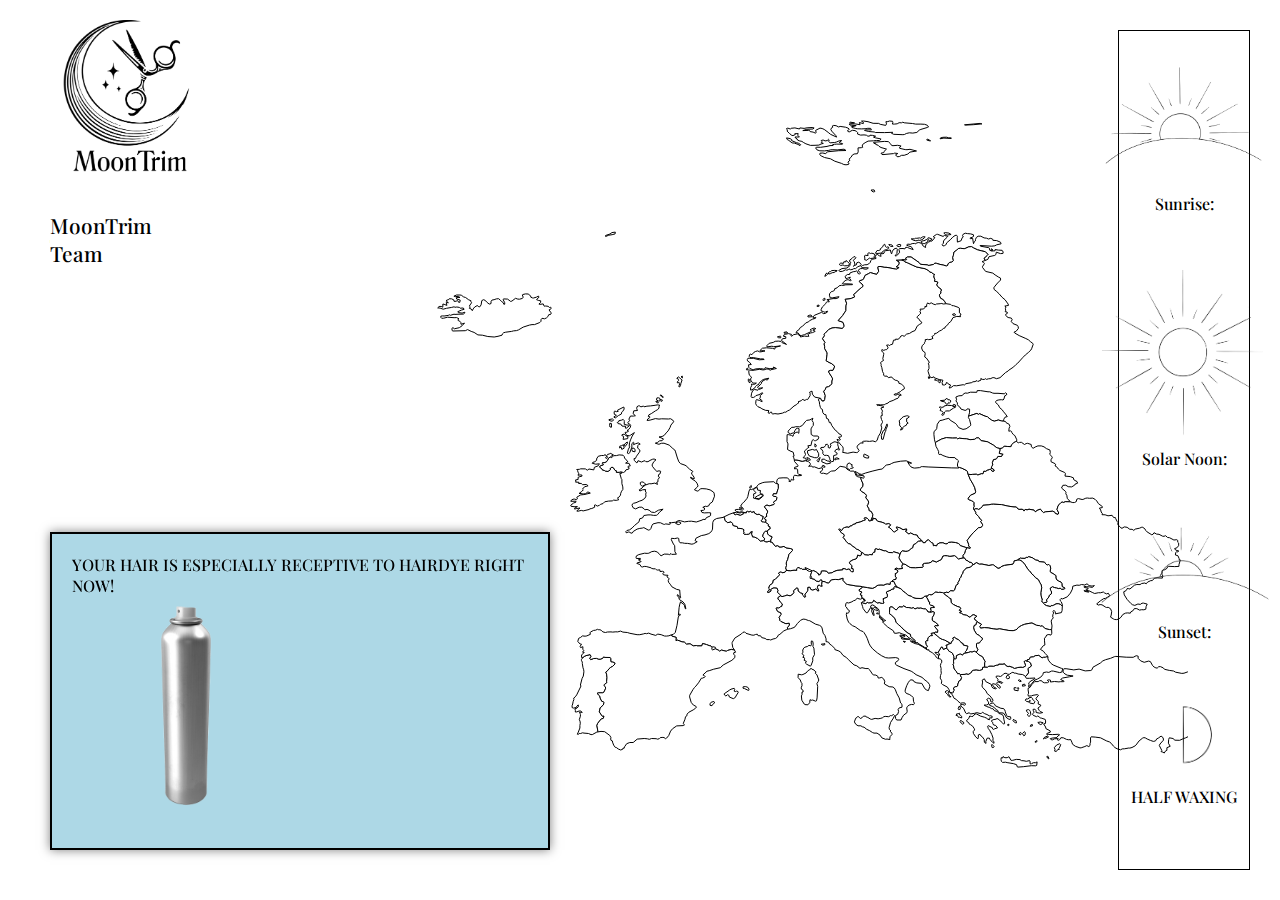
==== html/index.html @ 91d45a5c "push to server commit" ====
<!DOCTYPE html>
<html lang="en">
  <head>
    <meta charset="UTF-8" />
    <meta name="viewport" content="width=device-width, initial-scale=1.0" />
    <title>MoonTrim</title>
    <link rel="stylesheet" href="../css/style.css" />
    <link rel="icon" type="image/x-icon" href="../img/LOGOMoonTrim.png">
  </head>

  <body>
    <div class="main-container">
      <div class="left-container">
        <div class="mainlogo">
          <a href="team.html">
            <img src="../img/LOGOMoonTrim.png" alt="Logo" onclick="" />
          </a>
        </div>
        <a href="team.html" class="link_team">
          MoonTrim Team
        </a>
        <!-- <div class="slider-container">
          <input type="range" min="1" max="3" value="1" id="slider" />
          <div class="slider__label-wrapper">
            <div class="slider__label">TODAY</div>
            <div class="slider__label">TOMORROW</div>
            <div class="slider__label">AFTER TOMORROW</div>
          </div>
        </div> -->
      </div>
      
      <div class="mid-container">
        <svg id="europemap" class="europemap">
          <!-- SVG path for Switzerland -->
          <path
            id="switzerland-path"
            d="M514.1,449.1L514.9,450.20000000000005L517.5,451.50000000000006L518.7,451.50000000000006L519.6,452.20000000000005L518.6,455.20000000000005L518.1,456.70000000000005L518.2,458.40000000000003L519.4000000000001,458.50000000000006L522.7,459.30000000000007L523.1,460.30000000000007L524.6,461.1000000000001L526.9,461.50000000000006L528.9,459.6000000000001L529.6999999999999,459.9000000000001L530.1999999999999,461.4000000000001L529.6999999999999,464.5000000000001L530.1999999999999,466.3000000000001L528.3,466.10000000000014L527.3,465.20000000000016L526,465.50000000000017L525.4,467.3000000000002L526.9,470.8000000000002L525.6999999999999,471.1000000000002L524.3,469.2000000000002L523.5999999999999,469.1000000000002L520.6999999999999,470.2000000000002L518.6999999999999,469.4000000000002L517.9,467.3000000000002L515.9,467.4000000000002L515.9,470.3000000000002L515.4,471.4000000000002L513.1999999999999,474.0000000000002L512.9999999999999,475.0000000000002L513.6999999999999,476.7000000000002L512.4999999999999,477.4000000000002L511.5999999999999,
                476.0000000000002L510.2999999999999,474.80000000000024L510.6999999999999,473.60000000000025L508.4999999999999,473.0000000000002L506.0999999999999,471.0000000000002L505.8999999999999,468.5000000000002L504.8999999999999,467.9000000000002L501.49999999999994,470.8000000000002L502.09999999999997,472.3000000000002L500.49999999999994,474.50000000000017L498.09999999999997,475.90000000000015L494.99999999999994,475.10000000000014L492.3999999999999,476.10000000000014L489.99999999999994,476.60000000000014L488.59999999999997,475.90000000000015L487.7,474.50000000000017L485.4,472.20000000000016L485.9,470.50000000000017L485.09999999999997,468.3000000000002L482.9,468.00000000000017L481,468.1000000000002L478.7,469.6000000000002L479.2,470.9000000000002L476.9,472.5000000000002L475.5,472.4000000000002L475.5,471.4000000000002L477,470.4000000000002L477.3,468.9000000000002L476.5,468.2000000000002L477.6,465.30000000000024L480.6,463.10000000000025L481.1,460.2000000000003L483.20000000000005,459.3000000000003L487.00000000000006,455.3000000000003L487.6000000000001,454.4000000000003L486.30000000000007,453.3000000000003L488.1000000000001,451.9000000000003L489.2000000000001,451.9000000000003L490.0000000000001,452.70000000000033L492.7000000000001,452.4000000000003L493.5000000000001,451.00000000000034L495.0000000000001,450.30000000000035L496.0000000000001,450.60000000000036L498.8000000000001,450.7000000000004L502.10000000000014,450.10000000000036L504.70000000000016,450.30000000000035L504.50000000000017,448.80000000000035L505.8000000000002,447.60000000000036L507.1000000000002,447.60000000000036L508.50000000000017,448.60000000000036L509.3000000000002,448.4000000000004L510.4000000000002,449.30000000000035L514.1000000000003,449.10000000000036Z"
            fill="white"
            stroke="black"
          />
          <path
            id="island-path"
            d="M240.3,177.9L241.5,178L244.3,177.2L246.5,176.1L247,177.2L244.5,179.6L246.7,180.5L248.7,180.8L248.6,182.5L246.9,184.1L247.70000000000002,184.4L251.20000000000002,183.9L252.20000000000002,186.20000000000002L253.70000000000002,186.00000000000003L256.1,186.30000000000004L257.5,187.50000000000003L258.7,187.20000000000002L259.2,188.10000000000002L258.5,189.3L257,189.9L259.1,192.8L259.1,193.9L258.1,194.6L256.8,194.6L255.8,196.7L254.60000000000002,197.79999999999998L252.60000000000002,198.79999999999998L250.00000000000003,198.29999999999998L248.90000000000003,199.79999999999998L249.10000000000002,201.2L247.8,202.5L242.5,204.6L240,204.6L237.4,205.1L231.20000000000002,207.1L226.50000000000003,209.9L224.50000000000003,210.6L221.40000000000003,210.9L219.60000000000002,211.4L213.70000000000002,212.20000000000002L211.70000000000002,212.70000000000002L210.50000000000003,213.8L210.00000000000003,215.20000000000002L206.00000000000003,216.3L202.20000000000002,217L195.8,216.5L190.4,215.2L185.9,214.89999999999998L182.1,212.39999999999998L179.2,211.39999999999998L175.6,209.59999999999997L173.29999999999998,210.69999999999996L160.89999999999998,210.99999999999997L160.09999999999997,210.49999999999997L159.89999999999998,208.39999999999998L160.99999999999997,207.59999999999997L162.29999999999998,208.79999999999995L167.29999999999998,207.69999999999996L169.99999999999997,205.79999999999995L172.49999999999997,
                203.09999999999997L168.99999999999997,204.29999999999995L168.79999999999998,202.39999999999995L167.89999999999998,201.29999999999995L166.2,200.49999999999994L165.89999999999998,199.69999999999993L166.99999999999997,198.79999999999993L164.69999999999996,197.59999999999994L162.09999999999997,197.69999999999993L155.49999999999997,197.19999999999993L151.69999999999996,198.19999999999993L149.69999999999996,198.29999999999993L148.79999999999995,197.29999999999993L148.79999999999995,196.19999999999993L150.29999999999995,195.89999999999992L152.09999999999997,195.99999999999991L156.19999999999996,195.39999999999992L157.59999999999997,194.79999999999993L158.39999999999998,195.29999999999993L161.99999999999997,194.19999999999993L162.99999999999997,194.39999999999992L166.99999999999997,194.19999999999993L171.39999999999998,194.09999999999994L172.49999999999997,193.29999999999993L172.89999999999998,192.19999999999993L170.09999999999997,193.09999999999994L166.39999999999998,192.59999999999994L165.79999999999998,191.69999999999993L169.39999999999998,190.09999999999994L172.09999999999997,189.29999999999993L171.29999999999995,187.99999999999991L168.09999999999997,188.1999999999999L167.39999999999998,187.3999999999999L164.79999999999998,186.9999999999999L162.99999999999997,187.2999999999999L162.09999999999997,186.7999999999999L159.69999999999996,187.3999999999999L154.49999999999997,188.2999999999999L151.19999999999996,189.1999999999999L148.09999999999997,188.0999999999999L145.69999999999996,187.89999999999992L147.09999999999997,186.49999999999991L149.09999999999997,186.39999999999992L150.79999999999995,187.19999999999993L150.89999999999995,183.99999999999994L152.09999999999994,184.29999999999995L154.89999999999995,185.39999999999995L154.19999999999996,182.59999999999994L156.39999999999995,182.69999999999993L154.19999999999996,181.09999999999994L154.69999999999996,
                180.09999999999994L156.29999999999995,179.79999999999993L157.09999999999997,178.79999999999993L159.49999999999997,178.79999999999993L161.79999999999998,179.89999999999992L161.99999999999997,181.29999999999993L164.09999999999997,181.29999999999993L165.19999999999996,180.49999999999991L166.09999999999997,181.0999999999999L166.59999999999997,182.2999999999999L167.79999999999995,182.2999999999999L168.19999999999996,180.0999999999999L164.59999999999997,178.99999999999991L164.29999999999995,177.5999999999999L167.99999999999994,177.49999999999991L166.29999999999995,176.39999999999992L163.29999999999995,176.5999999999999L161.89999999999995,176.1999999999999L164.49999999999994,174.99999999999991L167.89999999999995,174.99999999999991L169.29999999999995,175.1999999999999L171.59999999999997,176.8999999999999L173.59999999999997,177.4999999999999L176.69999999999996,179.7999999999999L178.89999999999995,180.6999999999999L178.89999999999995,181.8999999999999L179.59999999999994,182.6999999999999L177.29999999999993,186.0999999999999L178.19999999999993,186.7999999999999L177.39999999999992,188.3999999999999L179.29999999999993,188.9999999999999L180.29999999999993,190.69999999999987L181.19999999999993,188.89999999999986L182.69999999999993,186.99999999999986L184.99999999999994,185.69999999999985L185.89999999999995,185.79999999999984L186.79999999999995,186.79999999999984L187.69999999999996,186.89999999999984L189.09999999999997,184.89999999999984L189.79999999999995,180.59999999999982L191.49999999999994,179.69999999999982L193.29999999999995,180.3999999999998L194.59999999999997,181.9999999999998L197.19999999999996,184.0999999999998L198.99999999999997,183.5999999999998L199.09999999999997,181.29999999999978L200.09999999999997,179.99999999999977L202.09999999999997,179.69999999999976L204.29999999999995,178.89999999999975L206.59999999999997,178.69999999999976L208.29999999999995,
                180.09999999999977L209.49999999999994,181.49999999999977L211.19999999999993,182.59999999999977L211.89999999999992,184.39999999999978L212.79999999999993,184.09999999999977L212.59999999999994,182.39999999999978L211.19999999999993,179.79999999999978L211.49999999999994,178.89999999999978L215.59999999999994,179.09999999999977L218.59999999999994,181.39999999999978L219.89999999999995,181.09999999999977L223.49999999999994,178.29999999999976L225.79999999999995,179.09999999999977L227.59999999999997,179.19999999999976L230.39999999999998,178.39999999999975L231.2,177.19999999999976L230.29999999999998,174.89999999999975L230.89999999999998,174.49999999999974L233.49999999999997,173.89999999999975L236.19999999999996,173.99999999999974L238.79999999999995,176.09999999999974L238.69999999999996,177.09999999999974L240.29999999999995,177.89999999999975Z"
            fill="white"
            stroke="black"
          />
          <path
            id="uk-path"
            d="M389.1,403.1L387.5,404.40000000000003L386.2,404.6L383.7,403.40000000000003L383.7,402.90000000000003L386.2,401.8L388.2,402.40000000000003L389.09999999999997,403.1ZM352.6,363.40000000000003L353.90000000000003,364.3L350.50000000000006,366.2L349.30000000000007,365.59999999999997L348.4000000000001,364.4L348.30000000000007,362.5L349.50000000000006,362L351.30000000000007,362L352.6000000000001,363.4ZM329.3,352.00000000000006L327.2,352.40000000000003L324.3,352.40000000000003L324.40000000000003,350.90000000000003L323.00000000000006,350.40000000000003L321.20000000000005,347.70000000000005L319.90000000000003,347.20000000000005L318.00000000000006,348.80000000000007L318.50000000000006,349.70000000000005L316.1000000000001,351.50000000000006L313.2000000000001,351.20000000000005L312.4000000000001,350.50000000000006L310.30000000000007,350.1000000000001L310.1000000000001,349.1000000000001L307.4000000000001,347.1000000000001L308.4000000000001,345.7000000000001L311.30000000000007,344.8000000000001L310.30000000000007,343.40000000000015L310.50000000000006,342.60000000000014L312.1000000000001,342.70000000000016L314.30000000000007,341.90000000000015L315.50000000000006,340.3000000000001L316.50000000000006,338.0000000000001L318.40000000000003,337.10000000000014L319.70000000000005,337.70000000000016L321.6,335.70000000000016L324.40000000000003,335.60000000000014L327.1,334.90000000000015L331,335.20000000000016L332.1,336.3000000000002L332.6,338.00000000000017L333.90000000000003,339.70000000000016L335.6,341.10000000000014L335.6,342.0000000000001L333.6,343.10000000000014L337.1,343.40000000000015L338.3,345.90000000000015L336.2,346.20000000000016L336.09999999999997,347.60000000000014L337.2,
                347.8000000000001L336.59999999999997,349.2000000000001L333.99999999999994,349.8000000000001L332.59999999999997,352.0000000000001L331.59999999999997,352.5000000000001L329.29999999999995,352.0000000000001ZM343,331.80000000000007L340.4,331.30000000000007L339.79999999999995,329.30000000000007L340.69999999999993,327.9000000000001L342.49999999999994,328.6000000000001L343.09999999999997,329.9000000000001L342.99999999999994,331.80000000000007ZM331.5,324.70000000000005L332.2,328.1L329.8,329.40000000000003L329,327.00000000000006L327.6,328.00000000000006L327.8,326.1000000000001L329.3,325.80000000000007L331.5,324.70000000000005ZM333.2,
                326.40000000000003L332.09999999999997,325.20000000000005L333.7,323.00000000000006L335.4,322.00000000000006L335.29999999999995,323.6000000000001L333.19999999999993,326.4000000000001ZM335.7,318.6L331.09999999999997,319.40000000000003L331.7,316.40000000000003L329.8,315.50000000000006L330.1,314.6000000000001L332.20000000000005,314.1000000000001L333.90000000000003,315.80000000000007L336.00000000000006,316.4000000000001L335.70000000000005,318.6000000000001ZM319.5,307.20000000000005L318,307.00000000000006L317.6,
                305.6000000000001L317.8,303.30000000000007L319.40000000000003,303.50000000000006L319.50000000000006,307.20000000000005ZM332.3,301.50000000000006L332.2,304.30000000000007L335.09999999999997,305.1000000000001L337.09999999999997,305.00000000000006L337.49999999999994,305.6000000000001L334.19999999999993,308.30000000000007L333.49999999999994,308.20000000000005L333.29999999999995,306.00000000000006L331.9,306.30000000000007L330,306.00000000000006L328.8,304.1000000000001L326.1,303.6000000000001L325.20000000000005,302.50000000000006L326.6,301.90000000000003L326.90000000000003,300.70000000000005L329.70000000000005,300.1L331.20000000000005,299.40000000000003L332.1,300.40000000000003L332.3,301.50000000000006ZM320.40000000000003,298.90000000000003L321.6,299.8L320.5,301.1L319,301.1L316.8,300.1L317,299.6L320.4,298.90000000000003ZM332.20000000000005,289.00000000000006L330.6,291.6000000000001L329.6,292.30000000000007L329.40000000000003,
                294.00000000000006L326.40000000000003,295.6000000000001L323.20000000000005,298.00000000000006L321.80000000000007,297.00000000000006L324.4000000000001,295.30000000000007L322.30000000000007,294.30000000000007L322.1000000000001,291.70000000000005L322.9000000000001,291.00000000000006L324.30000000000007,291.70000000000005L326.20000000000005,291.40000000000003L325.50000000000006,290.20000000000005L331.80000000000007,287.00000000000006L332.20000000000005,289.00000000000006ZM367.00000000000006,286.80000000000007L367.00000000000006,288.00000000000006L365.70000000000005,289.6000000000001L363.50000000000006,290.80000000000007L359.30000000000007,293.6000000000001L356.80000000000007,294.9000000000001L356.30000000000007,296.5000000000001L357.70000000000005,296.60000000000014L357.90000000000003,297.40000000000015L355.70000000000005,299.00000000000017L355.1,300.50000000000017L358.1,300.1000000000002L363.40000000000003,298.6000000000002L367.00000000000006,299.1000000000002L369.6000000000001,298.8000000000002L376.50000000000006,299.00000000000017L378.40000000000003,298.70000000000016L380.70000000000005,300.00000000000017L381.70000000000005,301.70000000000016L378.90000000000003,305.10000000000014L378.1,307.40000000000015L376.1,310.90000000000015L374.20000000000005,
                312.90000000000015L372.20000000000005,315.40000000000015L370.1,316.50000000000017L367,317.00000000000017L371.5,318.90000000000015L370.1,320.70000000000016L367.70000000000005,320.8000000000002L365.40000000000003,322.50000000000017L363.3,323.20000000000016L366.90000000000003,324.3000000000002L369.3,323.3000000000002L372,323.20000000000016L377.2,325.10000000000014L380.8,328.5000000000001L382.8,330.0000000000001L383.3,331.10000000000014L385.40000000000003,338.0000000000001L386.90000000000003,341.8000000000001L388.50000000000006,343.60000000000014L393.00000000000006,345.20000000000016L394.1000000000001,345.8000000000002L397.50000000000006,349.1000000000002L400.90000000000003,351.50000000000017L399.50000000000006,353.00000000000017L399.90000000000003,354.20000000000016L402.00000000000006,357.10000000000014L402.30000000000007,358.70000000000016L401.00000000000006,358.60000000000014L398.70000000000005,357.20000000000016L398.40000000000003,
                357.90000000000015L403.40000000000003,361.20000000000016L405.00000000000006,363.20000000000016L406.00000000000006,365.90000000000015L405.40000000000003,367.00000000000017L402.40000000000003,369.70000000000016L405.20000000000005,371.10000000000014L406.40000000000003,370.90000000000015L408.40000000000003,368.8000000000001L410.1,368.60000000000014L414.3,368.90000000000015L418.1,369.90000000000015L421.40000000000003,372.00000000000017L422.1,373.1000000000002L422.5,376.2000000000002L420.3,382.0000000000002L417.5,383.9000000000002L417,385.6000000000002L414.9,386.50000000000017L413.2,386.20000000000016L410.8,387.40000000000015L412.5,388.00000000000017L412.5,389.70000000000016L411.4,390.3000000000002L408.9,390.50000000000017L410,392.50000000000017L412.5,392.90000000000015L416.8,392.70000000000016L418.7,392.90000000000015L418.5,395.60000000000014L418.1,396.0000000000001L414.3,397.7000000000001L413.3,399.5000000000001L411.1,399.4000000000001L410,400.1000000000001L404.3,402.00000000000006L399.40000000000003,401.20000000000005L396.50000000000006,401.30000000000007L392.50000000000006,401.9000000000001L388.30000000000007,400.7000000000001L386.50000000000006,400.5000000000001L383.70000000000005,402.2000000000001L379.50000000000006,402.7000000000001L377.50000000000006,
                402.5000000000001L378.40000000000003,404.0000000000001L377.50000000000006,404.4000000000001L373.70000000000005,403.9000000000001L372.70000000000005,404.4000000000001L371.30000000000007,404.2000000000001L368.6000000000001,402.8000000000001L366.00000000000006,402.7000000000001L361.1000000000001,403.9000000000001L360.1000000000001,405.2000000000001L358.80000000000007,408.7000000000001L357.70000000000005,409.9000000000001L356.30000000000007,410.1000000000001L351.80000000000007,407.6000000000001L350.30000000000007,408.1000000000001L347.80000000000007,408.4000000000001L345.1000000000001,409.1000000000001L341.2000000000001,411.50000000000006L340.3000000000001,413.00000000000006L339.0000000000001,413.20000000000005L337.9000000000001,412.30000000000007L336.5000000000001,412.00000000000006L334.2000000000001,412.80000000000007L333.9000000000001,411.50000000000006L334.9000000000001,410.50000000000006L337.7000000000001,409.80000000000007L340.2000000000001,407.9000000000001L342.4000000000001,405.6000000000001L347.0000000000001,401.80000000000007L347.8000000000001,398.70000000000005L350.5000000000001,398.00000000000006L351.9000000000001,395.50000000000006L356.0000000000001,394.90000000000003L358.8000000000001,394.90000000000003L361.60000000000014,395.40000000000003L364.5000000000001,395.3L365.60000000000014,394.6L367.5000000000001,392.20000000000005L371.10000000000014,389.20000000000005L366.40000000000015,390.20000000000005L362.60000000000014,392.50000000000006L359.40000000000015,392.1000000000001L357.10000000000014,390.2000000000001L355.0000000000001,389.4000000000001L352.9000000000001,389.80000000000007L352.2000000000001,388.9000000000001L349.8000000000001,387.2000000000001L347.2000000000001,387.2000000000001L343.6000000000001,388.9000000000001L341.00000000000006,387.7000000000001L340.1000000000001,385.4000000000001L340.4000000000001,384.0000000000001L341.5000000000001,383.3000000000001L344.0000000000001,382.7000000000001L347.8000000000001,381.0000000000001L350.0000000000001,380.3000000000001L352.8000000000001,378.40000000000015L354.0000000000001,376.10000000000014L353.7000000000001,374.10000000000014L354.2000000000001,372.70000000000016L353.3000000000001,371.00000000000017L353.60000000000014,369.50000000000017L350.60000000000014,369.8000000000002L347.90000000000015,371.00000000000017L347.20000000000016,369.90000000000015L350.00000000000017,368.10000000000014L351.00000000000017,366.70000000000016L353.6000000000002,365.00000000000017L357.2000000000002,363.70000000000016L359.1000000000002,363.8000000000002L362.8000000000002,363.1000000000002L365.50000000000017,364.4000000000002L364.70000000000016,362.3000000000002L365.90000000000015,361.9000000000002L366.00000000000017,359.5000000000002L367.6000000000002,357.30000000000024L366.4000000000002,
                356.7000000000002L366.5000000000002,354.7000000000002L368.0000000000002,353.9000000000002L368.7000000000002,351.3000000000002L367.0000000000002,350.8000000000002L364.9000000000002,351.4000000000002L363.2000000000002,349.9000000000002L360.4000000000002,346.3000000000002L360.1000000000002,344.9000000000002L361.7000000000002,341.8000000000002L364.0000000000002,339.8000000000002L362.10000000000025,339.00000000000017L360.7000000000003,339.20000000000016L358.0000000000003,340.40000000000015L356.0000000000003,341.70000000000016L353.90000000000026,341.70000000000016L353.10000000000025,340.8000000000002L352.0000000000002,340.9000000000002L349.5000000000002,342.0000000000002L346.0000000000002,340.7000000000002L344.9000000000002,343.0000000000002L342.3000000000002,340.5000000000002L342.00000000000017,338.60000000000025L343.3000000000002,338.60000000000025L344.50000000000017,336.2000000000003L347.40000000000015,332.2000000000003L348.00000000000017,331.0000000000003L347.50000000000017,329.6000000000003L345.6000000000002,328.1000000000003L345.9000000000002,325.5000000000003L346.7000000000002,324.5000000000003L348.2000000000002,324.1000000000003L346.30000000000024,322.9000000000003L343.40000000000026,323.8000000000003L341.60000000000025,324.7000000000003L341.90000000000026,322.7000000000003L341.30000000000024,322.3000000000003L339.80000000000024,323.7000000000003L339.90000000000026,327.0000000000003L337.80000000000024,332.7000000000003L336.7000000000002,333.60000000000025L335.30000000000024,333.10000000000025L336.40000000000026,329.2000000000003L337.80000000000024,326.7000000000003L337.2000000000002,326.40000000000026L337.5000000000002,322.80000000000024L338.5000000000002,319.90000000000026L340.2000000000002,316.10000000000025L342.4000000000002,312.60000000000025L338.3000000000002,315.30000000000024L337.3000000000002,315.80000000000024L334.9000000000002,315.40000000000026L334.1000000000002,314.7000000000003L333.1000000000002,312.40000000000026L334.9000000000002,312.2000000000003L336.6000000000002,311.10000000000025L335.1000000000002,310.40000000000026L336.6000000000002,309.5000000000003L338.3000000000002,307.40000000000026L338.70000000000016,305.5000000000003L337.70000000000016,304.0000000000003L336.10000000000014,303.40000000000026L335.90000000000015,302.5000000000003L337.60000000000014,300.6000000000003L336.90000000000015,299.1000000000003L338.50000000000017,296.0000000000003L341.50000000000017,296.1000000000003L343.40000000000015,295.70000000000033L341.10000000000014,293.70000000000033L341.8000000000001,290.80000000000035L345.5000000000001,290.50000000000034L344.7000000000001,288.70000000000033L345.0000000000001,286.70000000000033L346.60000000000014,285.80000000000035L347.90000000000015,286.00000000000034L348.90000000000015,286.9000000000003L351.50000000000017,286.00000000000034L352.1000000000002,286.80000000000035L354.9000000000002,286.20000000000033L358.6000000000002,285.9000000000003L363.1000000000002,285.3000000000003L365.3000000000002,284.9000000000003L367.6000000000002,285.1000000000003L367.00000000000017,286.8000000000003ZM366.40000000000003,282.80000000000007L365.1,282.9000000000001L363.8,281.5000000000001L365.3,281.2000000000001L366.40000000000003,282.8000000000001ZM367.70000000000005,279.4000000000001L370.40000000000003,280.0000000000001L369.8,281.4000000000001L368.40000000000003,280.7000000000001L366.40000000000003,281.0000000000001L364.50000000000006,280.0000000000001L364.90000000000003,277.9000000000001L366.6,277.80000000000007L367.8,278.30000000000007L367.7,279.4000000000001ZM371.40000000000003,277.1000000000001L370.40000000000003,277.4000000000001L370.00000000000006,276.2000000000001L368.30000000000007,275.6000000000001L368.70000000000005,274.80000000000007L371.40000000000003,277.1000000000001ZM387.50000000000006,257.6000000000001L389.1000000000001,259.4000000000001L390.1000000000001,259.9000000000001L388.80000000000007,263.7000000000001L388.6000000000001,265.3000000000001L387.6000000000001,267.0000000000001L386.80000000000007,266.60000000000014L387.70000000000005,263.70000000000016L387.20000000000005,262.60000000000014L385.50000000000006,262.90000000000015L385.1000000000001,262.00000000000017L386.7000000000001,260.6000000000002L385.9000000000001,258.6000000000002L384.80000000000007,258.4000000000002L386.30000000000007,256.8000000000002L387.50000000000006,257.6000000000002ZM390.40000000000003,258.00000000000006L389.00000000000006,256.70000000000005L390.30000000000007,256.1L390.4000000000001,258Z"
            fill="white"
            stroke="black"
          />
          <path
            id="irland-path"
            d="M329.3,352L330,353.1L327.8,353.5L329.3,358.7L329.90000000000003,359.59999999999997L329.90000000000003,363.7L330.8,366.9L330.90000000000003,369.4L329.6,371.2L328.70000000000005,373.3L328.50000000000006,375.1L326.90000000000003,377.20000000000005L325.40000000000003,378.1L327.00000000000006,379.6L324.20000000000005,380.40000000000003L321.6,380.1L320.3,380.90000000000003L316.40000000000003,381.1L312.70000000000005,381.8L311.00000000000006,383.6L308.50000000000006,384.3L307.50000000000006,385.3L305.20000000000005,386.1L303.50000000000006,384.90000000000003L302.50000000000006,385.1L302.70000000000005,387.20000000000005L299.80000000000007,388.50000000000006L298.00000000000006,388.80000000000007L297.00000000000006,389.50000000000006L291.20000000000005,390.90000000000003L289.30000000000007,390.40000000000003L286.00000000000006,391.20000000000005L284.80000000000007,391.1L286.4000000000001,389.3L288.0000000000001,388L284.2000000000001,388.6L282.8000000000001,389.1L282.2000000000001,388.5L285.4000000000001,386.6L282.1000000000001,386.70000000000005L279.1000000000001,386.30000000000007L278.7000000000001,385.30000000000007L281.6000000000001,383.00000000000006L284.00000000000006,382.1000000000001L283.90000000000003,381.2000000000001L278.8,381.3000000000001L279.3,380.2000000000001L281,379.2000000000001L282.8,379.1000000000001L284.3,379.7000000000001L285.40000000000003,378.9000000000001L284.8,377.2000000000001L288.7,374.9000000000001L291.7,374.6000000000001L295,373.9000000000001L298.3,373.1000000000001L295.90000000000003,371.9000000000001L293.6,373.7000000000001L291,374.0000000000001L289.1,373.5000000000001L287,373.5000000000001L289.7,371.5000000000001L291.3,369.8000000000001L290.5,369.10000000000014L292.5,366.8000000000001L296.1,365.8000000000001L294.5,364.5000000000001L290.6,364.7000000000001L289.20000000000005,363.4000000000001L286.6,363.5000000000001L287,362.3000000000001L283.5,362.10000000000014L284,361.10000000000014L283.4,360.0000000000001L286.2,359.4000000000001L286,357.4000000000001L287.9,356.6000000000001L289.9,356.2000000000001L290,355.1000000000001L288,354.9000000000001L286,355.30000000000007L286.8,353.20000000000005L286,352.20000000000005L285.6,350.50000000000006L284.70000000000005,349.50000000000006L287.50000000000006,349.30000000000007L288.70000000000005,348.80000000000007L293.40000000000003,348.9000000000001L295.3,350.2000000000001L297,349.0000000000001L301.8,349.9000000000001L302.40000000000003,347.30000000000007L306.20000000000005,345.80000000000007L307.40000000000003,343.80000000000007L303.70000000000005,344.20000000000005L300.1,343.20000000000005L300.8,342.40000000000003L302.90000000000003,341.70000000000005L304.8,340.1L304.5,339L306.2,336.3L309.3,335.5L311.7,335.5L313.3,334.6L314.5,336.6L313.5,337.6L314.1,338.5L315.3,337.7L314.8,335.59999999999997L315.7,334.29999999999995L317.59999999999997,333.99999999999994L318.2,333.19999999999993L321.4,334.8999999999999L318.9,336.3999999999999L318.4,337.0999999999999L316.5,337.9999999999999L315.5,340.2999999999999L314.3,341.8999999999999L312.1,342.69999999999993L310.5,342.5999999999999L310.3,343.3999999999999L311.3,344.7999999999999L308.40000000000003,345.6999999999999L307.40000000000003,347.09999999999985L310.1,349.09999999999985L310.3,350.09999999999985L312.40000000000003,350.49999999999983L313.20000000000005,351.1999999999998L316.1,351.49999999999983L318.5,349.6999999999998L318,348.79999999999984L319.9,347.1999999999998L321.2,347.6999999999998L323,350.3999999999998L324.4,350.8999999999998L324.29999999999995,352.3999999999998L327.19999999999993,352.3999999999998L329.29999999999995,351.99999999999983Z"
            fill="white"
            stroke="black"
          />
          <path
            id="norway-path"
            d="M458,260.9L458.1,262.59999999999997L457.1,262.49999999999994L456.40000000000003,
                261.3999999999999L456.20000000000005,259.3999999999999L456.90000000000003,258.8999999999999L458.00000000000006,260.8999999999999ZM456.2,249.79999999999998L454.4,249.79999999999998L454.7,248.49999999999997L455.59999999999997,248.19999999999996L456.2,249.79999999999995ZM488.7,217.89999999999998L486.4,217.7L485.4,216.89999999999998L488.2,216.09999999999997L488.9,216.59999999999997L488.7,217.89999999999998ZM492.3,213.29999999999998L492,212.39999999999998L494.7,211.79999999999998L495.59999999999997,212.79999999999998L492.29999999999995,213.29999999999998ZM520.3,196.7L516.0999999999999,197L515.8,195.9L517.9,195.1L519.1,195.1L520.3000000000001,196.7ZM527.0999999999999,186.2L525.0999999999999,186.5L525.1999999999999,185.4L526.9999999999999,185.1L527.0999999999999,186.2ZM531.1999999999999,180.5L531.0999999999999,179.4L532.0999999999999,178.20000000000002L533.0999999999999,178.60000000000002L532.8,180.10000000000002L531.1999999999999,180.50000000000003ZM534.3,155.6L532.8,156.29999999999998L533.9,153.7L535,153L535.4,154.5L534.3,155.6ZM542.8,150.4L545.0999999999999,150.6L544.5999999999999,151.4L543.1999999999999,151.70000000000002L542.0999999999999,152.50000000000003L540.1999999999999,152.70000000000002L538.3,153.70000000000002L536.6999999999999,154.00000000000003L536.3,152.80000000000004L537.1999999999999,151.80000000000004L538.4999999999999,151.80000000000004L539.4999999999999,150.60000000000005L542.7999999999998,150.40000000000006ZM555.1999999999999,141.4L557.4,143.5L557.1,145L555.9,145.7L552.6,145.79999999999998L551,144.89999999999998L548.8,145.49999999999997L547.1999999999999,144.39999999999998L548.8,142.99999999999997L551.4,143.39999999999998L551.9,141.7L553.6,142L554,140.5L555.2,141.4ZM561.4999999999999,146.4L562.7999999999998,145.3L564.2999999999998,144.9L564.8999999999999,142.70000000000002L566.6999999999998,142.20000000000002L568.2999999999998,143.20000000000002L569.1999999999998,144.4L568.9999999999998,145.5L565.8999999999997,146.7L563.3999999999997,148.7L561.7999999999997,148.5L561.0999999999997,149.2L558.6999999999997,149.79999999999998L556.9999999999997,148.89999999999998L556.0999999999997,149.79999999999998L554.6999999999997,150.2L553.4999999999997,149.79999999999998L550.5999999999997,151.29999999999998L547.7999999999997,151.6L546.7999999999997,150.5L549.8999999999997,148.6L554.9999999999998,148L557.8999999999997,145.7L558.2999999999997,143.2L558.8999999999997,142.29999999999998L557.5999999999998,141.7L557.7999999999998,140L560.1999999999998,138.3L561.4999999999998,136.9L562.9999999999998,136.6L563.8999999999997,137.7L562.7999999999997,139.1L561.1999999999997,140.29999999999998L562.2999999999997,141.79999999999998L562.8999999999997,144.2L561.4999999999998,146.39999999999998ZM576.9999999999999,132.70000000000002L578.3999999999999,133.50000000000003L579.8999999999999,133.20000000000002L582.1999999999998,133.9L583.1999999999998,135.4L581.9999999999998,136.3L582.3999999999997,138L578.5999999999998,138.5L577.6999999999998,138L576.1999999999998,
                138.9L574.7999999999998,140.3L572.5999999999998,139.70000000000002L572.7999999999998,138.10000000000002L572.4999999999999,135.8L573.1999999999999,135.3L576.0999999999999,135.60000000000002L575.6999999999999,133.60000000000002L576.9999999999999,132.70000000000002ZM700.9999999999999,130.10000000000002L699.1999999999999,130.50000000000003L699.4,128.70000000000002L701,130.10000000000002ZM608.5999999999999,126.30000000000003L607.3,126.70000000000003L605.5,126.40000000000003L604.8,125.40000000000003L607,124.40000000000003L608.7,124.70000000000003L608.6,126.30000000000003ZM593.4999999999999,126.60000000000002L594.4999999999999,127.30000000000003L595.9999999999999,126.80000000000003L597.0999999999999,127.80000000000003L595.6999999999999,128.60000000000002L594.9,129.8L592.9,129.9L590,132.20000000000002L589.9,133.00000000000003L584.9,133.50000000000003L583.4,133.20000000000002L585.1,130.50000000000003L586.8000000000001,130.50000000000003L588.5000000000001,129.70000000000002L588.2000000000002,128.9L590.7000000000002,126.9L591.3000000000002,125.2L592.7000000000002,124.2L593.5000000000001,126.60000000000001ZM598.2999999999998,124.60000000000002L599.6999999999998,124.80000000000003L600.9999999999998,126.40000000000002L598.6999999999998,126.40000000000002L596.6999999999998,124.60000000000002L598.2999999999998,124.60000000000002ZM635.5999999999998,120.30000000000003L636.0999999999998,121.40000000000002L632.7999999999998,123.50000000000001L631.1999999999998,123.60000000000001L629.0999999999998,122.4L629.1999999999998,121.60000000000001L631.0999999999998,120.7L631.9999999999998,120.8L634.6999999999998,119.39999999999999L635.5999999999998,120.3ZM639.4999999999998,120.00000000000003L637.6999999999998,120.50000000000003L635.9999999999998,119.60000000000002L635.7999999999997,118.00000000000003L636.5999999999997,117.70000000000003L639.7999999999997,118.90000000000003L639.4999999999998,120.00000000000003ZM633.0999999999998,116.80000000000003L632.6999999999998,117.60000000000002L629.9999999999998,119.70000000000002L627.7999999999997,120.40000000000002L625.9999999999998,120.10000000000002L625.1999999999998,120.70000000000002L623.1999999999998,120.70000000000002L621.1999999999998,120.10000000000002L619.1999999999998,118.90000000000002L622.6999999999998,118.80000000000003L623.2999999999998,118.30000000000003L624.7999999999998,118.30000000000003L627.5999999999998,117.90000000000002L628.6999999999998,118.20000000000002L630.7999999999998,116.80000000000001L633.0999999999998,116.80000000000001ZM693.6999999999998,140.3L691.9999999999998,139L691.9999999999998,138.3L695.1999999999998,135.4L695.8999999999999,134.4L693.2999999999998,131.70000000000002L689.6999999999998,130.9L685.4999999999998,129.8L681.2999999999997,127.80000000000001L679.4999999999998,126.60000000000001L676.5999999999998,126.9L673.0999999999998,128.5L672.1999999999998,128.7L668.3999999999999,128.29999999999998L666.2999999999998,128.49999999999997L664.5999999999998,130.29999999999998L661.9999999999998,131.99999999999997L661.2999999999997,135.79999999999998L660.6999999999997,
                137.49999999999997L661.3999999999997,140.69999999999996L659.8999999999997,142.09999999999997L657.7999999999997,142.39999999999998L656.1999999999997,143.7L655.6999999999997,145.39999999999998L654.3999999999997,145.99999999999997L651.7999999999997,145.19999999999996L647.8999999999997,144.39999999999995L644.2999999999997,143.29999999999995L642.7999999999997,143.19999999999996L641.5999999999997,144.39999999999995L637.8999999999996,145.29999999999995L636.0999999999997,145.39999999999995L635.2999999999997,144.89999999999995L628.3999999999997,144.29999999999995L626.9999999999998,142.49999999999994L619.0999999999998,136.99999999999994L615.4999999999998,136.99999999999994L613.5999999999998,138.09999999999994L614.5999999999998,139.49999999999994L614.0999999999998,140.09999999999994L612.1999999999998,139.69999999999993L610.0999999999998,139.69999999999993L609.5999999999998,140.09999999999994L604.4999999999998,140.29999999999993L607.0999999999998,141.89999999999992L607.1999999999998,143.89999999999992L605.7999999999998,145.79999999999993L604.1999999999998,146.69999999999993L607.0999999999998,147.59999999999994L604.5999999999998,149.19999999999993L603.5999999999998,149.09999999999994L594.9999999999998,147.39999999999995L592.0999999999998,147.29999999999995L587.9999999999998,146.39999999999995L585.8999999999997,146.89999999999995L585.8999999999997,147.69999999999996L586.6999999999997,151.29999999999995L584.5999999999997,154.39999999999995L578.2999999999997,152.59999999999994L576.7999999999997,153.49999999999994L573.0999999999997,155.39999999999995L571.5999999999997,158.89999999999995L570.4999999999997,159.99999999999994L567.7999999999996,160.59999999999994L567.2999999999996,161.69999999999993L569.9999999999997,163.99999999999994L570.9999999999997,165.29999999999995L570.7999999999996,166.69999999999996L569.2999999999996,167.69999999999996L565.9999999999997,170.59999999999997L562.9999999999997,173.49999999999997L561.6999999999997,174.39999999999998L562.6999999999997,176.89999999999998L559.3999999999997,178.39999999999998L556.9999999999998,178.89999999999998L553.1999999999998,179.29999999999998L554.5999999999998,183.2L553.9999999999998,185.89999999999998L553.8999999999997,190.59999999999997L550.5999999999998,195.59999999999997L546.1999999999998,200.59999999999997L550.8999999999999,202.19999999999996L551.9999999999999,205.09999999999997L552.0999999999999,206.29999999999995L550.3999999999999,208.49999999999994L543.2999999999998,207.59999999999994L539.9999999999999,207.99999999999994L536.6999999999999,209.49999999999994L533.1999999999999,213.29999999999995L531.9999999999999,214.29999999999995L532.4999999999999,215.79999999999995L530.4999999999999,218.59999999999997L533.1999999999999,222.69999999999996L532.0999999999999,223.79999999999995L532.6999999999999,226.59999999999997L532.5999999999999,228.39999999999998L535.0999999999999,232.79999999999998L535.0999999999999,234.39999999999998L534.1999999999999,240.79999999999998L537.9999999999999,242.89999999999998L539.1999999999999,243.29999999999998L542.5999999999999,245.99999999999997L542.1999999999999,
                247.89999999999998L540.9,250.39999999999998L538.5,250.39999999999998L536.7,250.99999999999997L537,252.59999999999997L540.1,257.49999999999994L540.6,258.8999999999999L540,260.99999999999994L539.9,263.79999999999995L538,265.79999999999995L536.7,266.59999999999997L534.1,267.29999999999995L533.2,269.69999999999993L531.7,271.19999999999993L533.3000000000001,275.5999999999999L532.7,279.4999999999999L532,280.89999999999986L530.1,281.09999999999985L529.1,279.29999999999984L528.7,278.29999999999984L522.7,277.09999999999985L520.4000000000001,274.1999999999999L520.0000000000001,271.09999999999985L517.5000000000001,272.29999999999984L518.1000000000001,273.39999999999986L518.1000000000001,275.6999999999999L515.6000000000001,279.59999999999985L514.5000000000001,279.39999999999986L513.2000000000002,280.1999999999999L511.90000000000015,280.39999999999986L511.3000000000001,279.39999999999986L510.2000000000001,279.59999999999985L509.4000000000001,280.59999999999985L506.0000000000001,281.89999999999986L507.0000000000001,282.59999999999985L505.3000000000001,283.59999999999985L504.7000000000001,284.49999999999983L502.0000000000001,285.99999999999983L497.7000000000001,289.8999999999998L495.4000000000001,290.99999999999983L493.80000000000007,292.1999999999998L492.4000000000001,292.1999999999998L490.6000000000001,293.0999999999998L486.00000000000006,293.9999999999998L482.90000000000003,293.5999999999998L480.8,293.9999999999998L479.7,293.2999999999998L479.7,292.19999999999976L478.5,292.09999999999974L477.7,293.2999999999997L476.09999999999997,292.89999999999975L476.79999999999995,290.4999999999998L473.69999999999993,290.39999999999975L469.8999999999999,288.7999999999997L468.99999999999994,287.9999999999997L465.8999999999999,286.6999999999997L464.49999999999994,285.2999999999997L463.69999999999993,283.6999999999997L463.99999999999994,280.0999999999997L464.59999999999997,279.5999999999997L467.29999999999995,280.3999999999997L470.09999999999997,281.6999999999997L469.99999999999994,280.4999999999997L467.59999999999997,278.8999999999997L468.4,277.0999999999997L468.2,275.49999999999966L470.8,273.39999999999964L470.40000000000003,272.69999999999965L467.00000000000006,274.69999999999965L463.90000000000003,275.5999999999996L462.8,276.7999999999996L461.7,277.39999999999964L459.59999999999997,277.39999999999964L459.09999999999997,276.49999999999966L459.59999999999997,273.19999999999965L460.79999999999995,270.49999999999966L462.59999999999997,269.49999999999966L465.99999999999994,270.19999999999965L466.99999999999994,269.19999999999965L468.29999999999995,268.99999999999966L470.69999999999993,267.79999999999967L466.5999999999999,268.29999999999967L465.3999999999999,267.29999999999967L468.19999999999993,264.8999999999997L469.3999999999999,263.4999999999997L469.69999999999993,261.9999999999997L471.8999999999999,260.2999999999997L473.69999999999993,259.4999999999997L475.29999999999995,260.09999999999974L476.79999999999995,258.19999999999976L471.79999999999995,259.2999999999998L469.79999999999995,260.3999999999998L467.09999999999997,263.1999999999998L466.9,264.29999999999984L464.9,265.1999999999998L463.4,
                266.6999999999998L462.79999999999995,267.8999999999998L459.99999999999994,269.7999999999998L458.59999999999997,270.0999999999998L458.59999999999997,267.6999999999998L459.7,265.6999999999998L459.4,264.0999999999998L462.59999999999997,264.2999999999998L464.4,263.0999999999998L461.7,263.0999999999998L460.3,262.3999999999998L459.1,260.8999999999998L458.5,258.99999999999983L459.6,257.1999999999998L457.40000000000003,255.19999999999982L456.90000000000003,252.99999999999983L456.8,250.49999999999983L457.7,249.99999999999983L459.8,250.39999999999984L462.2,250.19999999999985L467.4,249.29999999999984L470.79999999999995,249.89999999999984L472.19999999999993,249.79999999999984L474.19999999999993,249.09999999999985L476.0999999999999,248.99999999999986L478.2999999999999,250.19999999999985L478.9999999999999,249.69999999999985L484.39999999999986,248.49999999999986L481.39999999999986,246.99999999999986L481.4999999999999,248.39999999999986L477.89999999999986,248.69999999999987L474.6999999999999,248.09999999999988L473.39999999999986,247.4999999999999L472.89999999999986,248.7999999999999L471.79999999999984,249.0999999999999L468.39999999999986,248.5999999999999L463.6999999999999,248.89999999999992L461.59999999999985,249.5999999999999L460.1999999999999,249.49999999999991L457.6999999999999,248.29999999999993L456.7999999999999,247.39999999999992L456.4999999999999,244.79999999999993L459.2999999999999,244.49999999999991L457.3999999999999,242.1999999999999L455.49999999999994,240.8999999999999L455.29999999999995,239.4999999999999L455.99999999999994,238.19999999999987L457.49999999999994,238.39999999999986L461.29999999999995,238.29999999999987L467.29999999999995,239.79999999999987L472.19999999999993,239.49999999999986L471.3999999999999,238.89999999999986L468.49999999999994,238.89999999999986L461.29999999999995,237.59999999999985L459.09999999999997,237.69999999999985L457.9,237.39999999999984L457.2,236.39999999999984L457.59999999999997,234.49999999999983L458.7,234.09999999999982L459.9,234.69999999999982L461.79999999999995,232.3999999999998L463.69999999999993,231.3999999999998L465.69999999999993,230.8999999999998L467.69999999999993,231.8999999999998L468.99999999999994,231.7999999999998L472.99999999999994,230.9999999999998L471.69999999999993,230.4999999999998L468.19999999999993,230.9999999999998L467.99999999999994,230.4999999999998L470.3999999999999,228.1999999999998L474.5999999999999,227.79999999999978L480.4999999999999,228.29999999999978L482.7999999999999,229.0999999999998L483.1999999999999,227.29999999999978L488.4999999999999,225.89999999999978L481.6999999999999,226.6999999999998L479.89999999999986,226.1999999999998L474.9999999999999,226.89999999999978L474.89999999999986,225.59999999999977L477.1999999999999,223.29999999999976L481.2999999999999,222.39999999999975L483.1999999999999,221.29999999999976L486.2999999999999,221.09999999999977L488.8999999999999,221.39999999999978L490.0999999999999,222.6999999999998L494.4999999999999,224.39999999999978L489.39999999999986,220.39999999999978L490.4999999999999,218.6999999999998L493.7999999999999,218.29999999999978L493.7999999999999,216.6999999999998L491.5999999999999,
                216.39999999999978L491.5999999999999,215.1999999999998L493.4999999999999,214.29999999999978L496.2999999999999,213.5999999999998L499.4999999999999,214.3999999999998L498.89999999999986,215.69999999999982L499.79999999999984,216.19999999999982L501.49999999999983,214.69999999999982L505.3999999999998,213.8999999999998L508.1999999999998,215.9999999999998L508.6999999999998,217.0999999999998L509.79999999999984,216.5999999999998L512.4999999999999,216.0999999999998L515.1999999999999,216.3999999999998L516.9999999999999,216.19999999999982L515.9999999999999,214.8999999999998L516.3999999999999,213.8999999999998L518.7999999999998,212.8999999999998L520.4999999999999,212.5999999999998L523.0999999999999,211.3999999999998L522.3,210.3999999999998L520.9,210.0999999999998L523.8,208.5999999999998L522.0999999999999,207.9999999999998L519.6999999999999,208.8999999999998L518.0999999999999,209.7999999999998L519.5999999999999,210.7999999999998L518.4999999999999,211.8999999999998L512.3999999999999,214.69999999999982L509.39999999999986,215.49999999999983L507.9999999999999,215.39999999999984L506.0999999999999,212.89999999999984L503.9999999999999,212.79999999999984L505.2999999999999,210.59999999999985L506.8999999999999,209.79999999999984L508.2999999999999,207.49999999999983L510.5999999999999,206.19999999999982L513.8,202.8999999999998L516.5999999999999,201.7999999999998L517.4999999999999,200.69999999999982L520.4999999999999,199.19999999999982L523.4999999999999,198.2999999999998L523.7999999999998,197.2999999999998L521.0999999999998,198.19999999999982L521.4999999999998,196.09999999999982L522.8999999999997,195.09999999999982L529.6999999999997,192.2999999999998L531.2999999999997,193.59999999999982L533.3999999999997,193.39999999999984L535.6999999999997,191.79999999999984L535.3999999999997,191.09999999999985L533.2999999999997,192.09999999999985L531.7999999999997,192.09999999999985L531.3999999999997,191.49999999999986L529.2999999999997,190.99999999999986L528.9999999999998,189.79999999999987L530.2999999999997,186.99999999999986L533.6999999999997,183.69999999999985L534.1999999999997,182.39999999999984L535.4999999999997,181.69999999999985L537.1999999999997,181.89999999999984L536.9999999999997,180.79999999999984L534.8999999999996,179.69999999999985L541.0999999999997,178.59999999999985L544.0999999999997,178.59999999999985L546.4999999999997,177.69999999999985L546.9999999999997,176.69999999999985L540.5999999999997,177.79999999999984L538.1999999999997,177.89999999999984L537.3999999999997,175.19999999999985L537.5999999999998,173.69999999999985L539.4999999999998,171.49999999999986L540.8999999999997,171.29999999999987L542.5999999999998,170.19999999999987L542.6999999999998,168.69999999999987L544.9999999999998,167.89999999999986L547.0999999999998,165.79999999999987L549.3999999999997,165.29999999999987L550.7999999999997,165.49999999999986L553.7999999999997,164.79999999999987L560.3999999999997,164.69999999999987L560.4999999999998,164.09999999999988L554.1999999999998,163.79999999999987L550.6999999999998,163.99999999999986L550.2999999999998,163.39999999999986L553.0999999999998,160.69999999999987L555.0999999999998,159.69999999999987L556.7999999999998,
                159.89999999999986L558.5999999999998,160.89999999999986L559.1999999999998,160.09999999999985L557.5999999999998,158.59999999999985L558.2999999999998,157.09999999999985L555.6999999999998,158.19999999999985L553.8999999999999,158.49999999999986L552.9999999999999,156.49999999999986L555.2999999999998,154.49999999999986L557.5999999999998,154.49999999999986L557.8999999999997,152.99999999999986L561.1999999999997,151.69999999999985L563.0999999999997,151.49999999999986L564.5999999999997,150.89999999999986L565.1999999999997,151.29999999999987L566.0999999999997,153.59999999999988L567.5999999999997,153.8999999999999L568.5999999999997,153.09999999999988L567.2999999999997,151.9999999999999L566.1999999999997,150.19999999999987L568.1999999999997,148.69999999999987L570.4999999999997,148.4999999999999L573.0999999999997,149.19999999999987L575.3999999999996,148.9999999999999L576.2999999999996,147.7999999999999L569.9999999999997,147.6999999999999L569.1999999999997,146.7999999999999L570.3999999999997,145.5999999999999L572.5999999999998,144.7999999999999L575.0999999999998,144.6999999999999L577.4999999999998,143.2999999999999L578.3999999999997,142.1999999999999L578.6999999999997,140.5999999999999L580.0999999999997,139.2999999999999L583.9999999999997,138.4999999999999L583.3999999999996,136.2999999999999L584.1999999999996,134.8999999999999L585.1999999999996,134.2999999999999L587.2999999999996,135.7999999999999L589.0999999999996,136.2999999999999L588.5999999999996,134.8999999999999L588.8999999999995,133.6999999999999L590.9999999999995,133.6999999999999L591.9999999999995,133.1999999999999L592.2999999999995,131.8999999999999L593.6999999999995,130.6999999999999L598.3999999999995,129.99999999999991L598.8999999999995,132.49999999999991L599.5999999999996,133.89999999999992L600.3999999999995,131.0999999999999L601.9999999999995,128.99999999999991L604.3999999999995,128.0999999999999L605.2999999999995,129.1999999999999L604.8999999999995,133.49999999999991L602.9999999999995,135.89999999999992L604.4999999999995,135.69999999999993L606.9999999999995,133.39999999999992L607.5999999999996,132.19999999999993L606.8999999999995,129.39999999999992L607.4999999999995,128.5999999999999L610.9999999999995,128.49999999999991L612.8999999999995,128.89999999999992L613.5999999999996,127.39999999999992L615.2999999999996,127.29999999999993L617.0999999999996,128.19999999999993L621.1999999999996,129.59999999999994L619.8999999999996,127.39999999999993L618.8999999999996,126.59999999999994L616.7999999999996,126.09999999999994L614.5999999999996,125.09999999999994L615.7999999999996,124.09999999999994L618.1999999999996,124.39999999999993L620.1999999999996,123.59999999999994L622.3999999999996,123.39999999999993L623.4999999999997,123.99999999999993L624.2999999999996,122.99999999999993L626.7999999999996,122.49999999999993L629.5999999999996,123.39999999999993L631.1999999999996,126.09999999999994L633.5999999999996,127.49999999999994L633.4999999999995,126.09999999999994L634.0999999999996,124.19999999999993L636.3999999999995,122.19999999999993L638.4999999999995,121.19999999999993L639.8999999999995,121.09999999999994L642.7999999999995,117.69999999999993L641.1999999999995,
                116.69999999999993L644.4999999999994,114.39999999999993L645.5999999999995,114.29999999999994L650.9999999999994,116.39999999999993L652.4999999999994,115.49999999999993L655.8999999999994,116.29999999999993L655.0999999999995,117.29999999999993L651.9999999999994,120.19999999999993L651.4999999999994,120.99999999999993L651.3999999999994,123.19999999999993L650.1999999999994,124.59999999999994L650.9999999999993,125.99999999999994L652.5999999999993,125.59999999999994L654.3999999999993,124.29999999999994L654.4999999999993,122.99999999999994L658.7999999999993,119.29999999999994L660.6999999999992,117.19999999999995L662.9999999999992,115.49999999999994L664.4999999999992,115.19999999999995L665.3999999999992,116.29999999999994L665.1999999999991,117.79999999999994L665.3999999999992,122.09999999999994L669.0999999999992,120.69999999999993L670.1999999999992,117.69999999999993L671.2999999999993,116.99999999999993L670.4999999999993,115.59999999999992L670.8999999999993,114.49999999999993L673.1999999999992,113.19999999999993L675.3999999999993,113.59999999999994L678.6999999999992,113.89999999999993L681.3999999999993,114.69999999999993L681.5999999999993,116.09999999999994L680.7999999999994,116.99999999999994L677.8999999999994,118.09999999999994L678.5999999999995,118.79999999999994L680.5999999999995,118.19999999999995L681.4999999999994,123.69999999999995L682.3999999999994,121.59999999999995L683.3999999999994,120.89999999999995L683.4999999999994,119.39999999999995L684.2999999999994,117.49999999999994L686.0999999999993,116.19999999999995L688.7999999999994,116.19999999999995L692.0999999999993,117.89999999999995L694.5999999999993,118.19999999999995L696.3999999999993,118.99999999999994L698.7999999999993,118.29999999999994L700.7999999999993,119.29999999999994L700.8999999999993,120.29999999999994L704.6999999999992,120.59999999999994L708.4999999999992,122.19999999999993L709.0999999999992,123.79999999999993L704.6999999999992,124.79999999999993L702.8999999999993,125.79999999999993L699.5999999999993,126.19999999999993L688.0999999999993,125.49999999999993L688.4999999999993,126.19999999999993L696.7999999999993,127.69999999999993L697.3999999999993,128.19999999999993L697.7999999999993,130.29999999999993L699.5999999999992,130.99999999999991L703.0999999999992,130.79999999999993L703.0999999999992,129.49999999999991L706.2999999999993,130.0999999999999L710.0999999999992,130.2999999999999L711.1999999999992,131.9999999999999L710.8999999999993,133.4999999999999L708.4999999999993,133.59999999999988L704.2999999999993,132.19999999999987L703.8999999999993,134.4999999999999L702.7999999999993,135.3999999999999L696.9999999999993,136.6999999999999L695.8999999999993,139.2999999999999L693.6999999999992,140.2999999999999ZM653.1999999999998,112.60000000000001L656.8999999999999,113.10000000000001L659.0999999999999,114.50000000000001L655.4999999999999,115.00000000000001L653.7999999999998,114.90000000000002L651.7999999999998,113.10000000000002L653.1999999999998,112.60000000000002ZM313.5999999999998,116.50000000000001L313.4999999999998,115.50000000000001L317.9999999999998,114.00000000000001L319.89999999999975,112.60000000000001L323.2999999999997,112.10000000000001L323.09999999999974,
                113.9L320.09999999999974,114.7L316.7999999999997,115.2L313.59999999999974,116.5ZM582.7999999999997,71.50000000000001L581.7999999999997,72.00000000000001L579.8999999999997,71.20000000000002L579.0999999999998,70.00000000000001L582.0999999999998,69.90000000000002L582.7999999999998,71.50000000000001ZM592.3999999999997,21.400000000000013L596.2999999999997,21.600000000000012L598.2999999999997,23.50000000000001L599.6999999999997,25.50000000000001L600.9999999999997,25.70000000000001L605.6999999999997,25.30000000000001L609.0999999999997,26.00000000000001L607.6999999999997,27.100000000000012L607.6999999999997,28.30000000000001L613.1999999999997,29.600000000000012L614.9999999999997,29.700000000000014L617.9999999999997,29.300000000000015L624.4999999999997,31.000000000000014L617.8999999999996,32.100000000000016L615.8999999999996,34.000000000000014L612.1999999999996,35.30000000000001L609.5999999999996,35.30000000000001L607.2999999999996,36.60000000000001L605.0999999999996,36.70000000000001L603.5999999999996,34.80000000000001L605.7999999999996,33.500000000000014L602.6999999999996,33.100000000000016L601.4999999999995,33.600000000000016L590.9999999999995,34.600000000000016L589.8999999999995,34.40000000000001L588.9999999999995,33.20000000000001L591.7999999999995,32.60000000000001L591.9999999999995,31.500000000000007L594.4999999999995,29.10000000000001L588.9999999999995,27.500000000000007L586.9999999999995,26.300000000000008L586.1999999999996,25.300000000000008L583.6999999999996,24.40000000000001L583.6999999999996,23.40000000000001L581.9999999999995,23.50000000000001L581.5999999999996,22.30000000000001L592.3999999999995,21.400000000000013ZM638.5999999999998,20.80000000000001L637.2999999999998,20.80000000000001L634.6999999999998,20.00000000000001L635.3999999999999,19.00000000000001L638.5999999999999,20.80000000000001ZM500.9999999999998,21.20000000000001L504.4999999999998,22.70000000000001L506.39999999999975,23.20000000000001L508.69999999999976,24.70000000000001L507.9999999999998,25.60000000000001L505.9999999999998,24.40000000000001L502.39999999999975,23.10000000000001L500.09999999999974,22.90000000000001L496.7999999999997,20.40000000000001L495.2999999999997,19.60000000000001L494.4999999999997,17.90000000000001L498.09999999999974,18.60000000000001L499.69999999999976,19.60000000000001L499.39999999999975,20.40000000000001L500.9999999999998,21.20000000000001ZM656.5999999999998,17.80000000000001L659.2999999999998,17.900000000000013L659.1999999999998,18.500000000000014L651.8999999999999,18.100000000000016L648.0999999999999,18.800000000000015L648.4999999999999,17.900000000000016L650.8999999999999,17.300000000000015L654.5999999999999,17.200000000000014L656.5999999999999,17.800000000000015ZM546.6999999999998,7.000000000000011L548.0999999999998,6.400000000000011L553.4999999999998,7.200000000000011L555.9999999999998,8.10000000000001L557.2999999999997,9.10000000000001L555.3999999999997,11.00000000000001L557.0999999999998,12.00000000000001L560.2999999999998,10.300000000000011L562.9999999999999,10.600000000000012L564.6999999999999,11.500000000000012L565.6999999999999,12.600000000000012L565.4999999999999,14.000000000000012L568.5999999999999,15.100000000000012L571.9999999999999,
                14.900000000000013L574.3999999999999,15.200000000000014L575.8999999999999,16.200000000000014L577.7999999999998,16.000000000000014L577.9999999999999,15.200000000000014L580.5999999999999,15.400000000000013L583.5999999999999,16.200000000000014L581.4999999999999,17.100000000000012L583.5999999999999,17.900000000000013L586.9999999999999,18.500000000000014L589.0999999999999,19.100000000000016L587.5999999999999,20.500000000000014L584.3999999999999,20.500000000000014L581.4999999999999,20.800000000000015L576.0999999999999,21.100000000000016L573.0999999999999,22.700000000000017L570.5999999999999,24.500000000000018L570.1999999999999,26.10000000000002L570.8,27.20000000000002L569.3,27.70000000000002L566,27.90000000000002L566.2,31.80000000000002L565.4000000000001,33.70000000000002L562.1000000000001,34.000000000000014L560.3000000000002,35.100000000000016L559.1000000000001,37.20000000000002L557.0000000000001,39.20000000000002L558.0000000000001,40.20000000000002L555.9000000000001,42.100000000000016L557.1000000000001,43.90000000000001L556.1000000000001,44.500000000000014L554.0000000000001,44.80000000000001L551.8000000000001,44.500000000000014L549.5000000000001,43.40000000000001L542.8000000000001,41.20000000000001L538.5000000000001,38.80000000000001L532.5000000000001,37.500000000000014L529.2000000000002,35.90000000000001L527.7000000000002,34.600000000000016L528.0000000000001,33.20000000000002L530.8000000000001,33.000000000000014L533.7,33.70000000000002L535.4000000000001,31.80000000000002L546.7,30.700000000000017L554,30.500000000000018L552.1,29.200000000000017L545.2,29.900000000000016L540.9000000000001,29.700000000000017L538.8000000000001,29.80000000000002L536.7,30.40000000000002L532.4000000000001,30.90000000000002L527.8000000000001,30.80000000000002L524.9000000000001,29.80000000000002L523.6000000000001,27.80000000000002L524.8000000000002,27.200000000000017L528.6000000000001,27.30000000000002L535.0000000000001,26.40000000000002L538.0000000000001,25.60000000000002L541.1000000000001,25.500000000000018L540.6000000000001,24.700000000000017L542.4000000000001,24.30000000000002L544.8000000000001,24.10000000000002L550.4000000000001,24.20000000000002L550.6000000000001,23.60000000000002L548.0000000000001,23.000000000000018L547.1000000000001,22.400000000000016L549.7000000000002,20.600000000000016L547.5000000000001,20.700000000000017L544.5000000000001,22.000000000000018L542.7000000000002,22.500000000000018L538.1000000000001,22.80000000000002L536.4000000000001,21.200000000000017L537.3000000000001,20.000000000000018L536.5000000000001,19.30000000000002L535.2000000000002,20.60000000000002L533.1000000000001,20.90000000000002L531.1000000000001,20.00000000000002L529.2000000000002,20.50000000000002L529.9000000000002,21.50000000000002L529.3000000000002,22.50000000000002L531.3000000000002,23.40000000000002L529.0000000000002,24.00000000000002L526.9000000000002,25.100000000000023L523.0000000000002,25.300000000000022L518.5000000000002,25.400000000000023L513.9000000000002,23.800000000000022L511.7000000000002,22.600000000000023L509.9000000000002,21.400000000000023L507.2000000000002,20.800000000000022L505.5000000000002,20.00000000000002L505.10000000000025,18.90000000000002L503.7000000000003,
                18.20000000000002L503.0000000000003,17.00000000000002L507.40000000000026,17.00000000000002L505.7000000000003,15.20000000000002L506.2000000000003,13.600000000000021L502.8000000000003,13.70000000000002L503.2000000000003,14.600000000000021L501.0000000000003,15.600000000000021L499.8000000000003,15.400000000000022L497.5000000000003,13.500000000000021L495.1000000000003,11.100000000000021L495.5000000000003,9.80000000000002L494.3000000000003,8.80000000000002L495.8000000000003,8.100000000000021L498.3000000000003,9.000000000000021L499.1000000000003,8.300000000000022L502.9000000000003,7.900000000000022L507.50000000000034,9.000000000000021L507.9000000000003,7.900000000000022L512.1000000000004,8.400000000000022L515.1000000000004,7.800000000000022L520.1000000000004,7.500000000000022L522.1000000000004,7.900000000000023L521.1000000000004,9.000000000000023L514.8000000000004,9.300000000000024L510.8000000000004,10.600000000000025L516.5000000000005,10.400000000000025L517.5000000000005,10.500000000000025L518.1000000000005,11.600000000000025L521.1000000000005,12.100000000000025L523.4000000000004,13.100000000000025L524.2000000000004,12.600000000000025L523.6000000000004,10.400000000000023L528.0000000000003,8.100000000000023L530.1000000000004,8.500000000000023L532.2000000000004,9.400000000000023L536.2000000000004,12.400000000000023L538.5000000000003,14.300000000000024L544.6000000000004,17.100000000000023L543.9000000000003,15.600000000000023L539.7000000000003,11.100000000000023L538.8000000000003,9.400000000000023L539.7000000000003,7.700000000000023L540.8000000000003,7.200000000000023L540.4000000000003,5.9000000000000234L541.7000000000003,5.4000000000000234L544.1000000000003,5.700000000000023L546.7000000000003,7.000000000000023ZM681.3999999999999,4.700000000000011L673.3999999999999,5.100000000000011L672.4999999999999,4.800000000000011L688.1999999999999,3.4000000000000115L689.9,3.9000000000000115L681.4,4.700000000000012ZM562.4999999999999,2.800000000000011L560.6999999999999,3.400000000000011L557.4999999999999,2.900000000000011L558.3999999999999,2.200000000000011L562.4999999999999,2.800000000000011ZM581.0999999999999,3.300000000000011L586.6999999999999,3.400000000000011L588.1999999999999,4.300000000000011L593.6999999999999,5.400000000000011L594.4999999999999,3.900000000000011L593.8999999999999,1.7000000000000108L595.7999999999998,1.6000000000000107L597.4999999999999,1.0000000000000107L600.5999999999999,1.3000000000000107L600.8,2.6000000000000107L600.3,4.000000000000011L602.4,4.10000000000001L605.1999999999999,3.8000000000000105L607.0999999999999,2.7000000000000104L609.4999999999999,2.8000000000000105L610.7999999999998,2.2000000000000104L612.1999999999998,2.8000000000000105L620.3999999999999,3.5000000000000107L623.6999999999998,4.10000000000001L628.8999999999999,4.10000000000001L632.5999999999999,4.3000000000000105L635.3999999999999,5.3000000000000105L636.4999999999999,7.000000000000011L635.5999999999999,7.400000000000011L628.8999999999999,9.400000000000011L627.2999999999998,10.10000000000001L624.8999999999999,12.40000000000001L620.7999999999998,13.100000000000009L617.2999999999998,12.800000000000008L614.2999999999998,13.500000000000007L612.3999999999999,
                14.500000000000007L610.8999999999999,14.700000000000006L601.6999999999998,14.300000000000006L599.4999999999998,13.200000000000006L600.6999999999998,12.300000000000006L592.4999999999998,12.600000000000007L583.2999999999997,12.500000000000007L582.2999999999997,12.000000000000007L576.6999999999997,11.500000000000007L572.4999999999997,10.400000000000007L573.5999999999997,9.900000000000007L579.3999999999996,9.900000000000007L578.6999999999996,8.400000000000007L575.7999999999996,8.300000000000008L573.9999999999997,8.700000000000008L569.6999999999997,8.900000000000007L565.6999999999997,8.800000000000008L563.7999999999997,8.500000000000007L559.9999999999998,7.500000000000007L559.2999999999997,6.700000000000007L562.0999999999997,6.300000000000007L564.1999999999997,5.600000000000007L559.6999999999997,5.300000000000007L557.7999999999997,5.000000000000007L557.1999999999997,4.100000000000007L563.0999999999997,3.9000000000000066L568.0999999999997,4.700000000000006L567.3999999999996,2.500000000000006L571.2999999999996,3.6000000000000063L571.4999999999997,2.500000000000006L569.4999999999997,1.1000000000000063L571.4999999999997,1.0000000000000062L575.9999999999997,1.7000000000000062L581.0999999999997,3.300000000000006Z"
            fill="white"
            stroke="black"
          />
          <path
            id="sweden-path"
            d="M591.1,319.4L589.6,319.09999999999997L589.3000000000001,315.29999999999995L591.3000000000001,310.69999999999993L592.3000000000001,310.3999999999999L595.0000000000001,303.8999999999999L595.5000000000001,305.8999999999999L594.0000000000001,309.0999999999999L593.7000000000002,311.2999999999999L593.1000000000001,311.7999999999999L591.1000000000001,319.3999999999999ZM617.3000000000001,296.7L616.0000000000001,298.09999999999997L614.6000000000001,298.59999999999997L614.7000000000002,301.9L616.2000000000002,303.09999999999997L614.9000000000002,303.59999999999997L614.2000000000002,305.4L612.4000000000002,306L610.9000000000002,307.6L610.6000000000003,309.20000000000005L608.5000000000002,310.1L609.7000000000003,307.70000000000005L608.8000000000003,307.00000000000006L607.4000000000003,304.90000000000003L607.8000000000003,304.00000000000006L607.2000000000003,300.80000000000007L609.9000000000003,297.9000000000001L611.2000000000003,296.80000000000007L614.5000000000002,295.80000000000007L615.8000000000002,295.80000000000007L617.3000000000002,296.70000000000005ZM654.1,183.7L651.4,184L649.1999999999999,183.4L648.1999999999999,183.70000000000002L644.4,184.00000000000003L643.3,184.70000000000002L641.1999999999999,184.00000000000003L639.1999999999999,182.80000000000004L637.1999999999999,183.90000000000003L635.5999999999999,182.90000000000003L634.5999999999999,184.80000000000004L634.6999999999999,186.60000000000005L632.9,186.40000000000006L633.1999999999999,187.50000000000006L631.1999999999999,189.00000000000006L627.9999999999999,189.20000000000005L628.6999999999999,190.70000000000005L627.8,191.40000000000003L628.8,193.10000000000002L627.5,194.60000000000002L625.4,196.50000000000003L624.9,197.50000000000003L626.6,198.60000000000002L628.2,201.10000000000002L629.8000000000001,202.20000000000002L629.4000000000001,203.4L627.3000000000001,204.5L625.1,206.2L623.1,210.5L620,211.8L617.6,213.4L614.6,214.1L612.2,216.29999999999998L610.4000000000001,215.49999999999997L608.9000000000001,215.99999999999997L607.9000000000001,217.79999999999998L606.0000000000001,219.29999999999998L603.6000000000001,219.1L603.8000000000002,219.9L601.5000000000002,220.20000000000002L600.5000000000002,224.20000000000002L598.3000000000002,224.8L597.6000000000001,225.60000000000002L596.7000000000002,225.00000000000003L594.6000000000001,225.10000000000002L596.2000000000002,227.90000000000003L594.5000000000001,229.70000000000005L593.3000000000001,229.70000000000005L591.8000000000001,230.40000000000003L589.9000000000001,229.60000000000002L589.7,230.8L590.5,232.10000000000002L591.8,233.10000000000002L591.6999999999999,234.40000000000003L590.8,238.70000000000005L591.5,240.50000000000006L589.4,241.70000000000005L588.6,242.80000000000004L589.2,244.50000000000003L589.1,245.60000000000002L589.8000000000001,247.50000000000003L590.6,251.70000000000002L591.7,253.70000000000002L591.6,255.3L592.9,256.2L595,256.09999999999997L596.4,257.7L599.5,256.9L600.3,258L603.1999999999999,260.2L604.9,260.5L606.8,261.7L606.8,263.2L609.6999999999999,264.2L611.5999999999999,266.2L612.3999999999999,267.8L612.2999999999998,268.8L609.6999999999998,270.3L608.3999999999999,271.6L604.5999999999999,273.70000000000005L603.9999999999999,273.6L601.8999999999999,274.6L603.8999999999999,275.20000000000005L605.2999999999998,274.50000000000006L607.8999999999999,273.90000000000003L609.2999999999998,275.1L607.0999999999998,275.6L606.7999999999998,277.20000000000005L605.9999999999999,278.20000000000005L603.9999999999999,278.90000000000003L601.1999999999999,280.40000000000003L597.1999999999999,281.8L596.0999999999999,283L593.4999999999999,284L592.1999999999999,284.8L588.4,284.8L584.6999999999999,284.7L585.6999999999999,285.59999999999997L586.5999999999999,285.4L590.1999999999999,285.79999999999995L591.9,287.09999999999997L588.9,287.99999999999994L590.6,291.19999999999993L589.9,291.99999999999994L590.3,295.49999999999994L589.1999999999999,295.59999999999997L588.9,296.99999999999994L589.5,299.49999999999994L590.5,301.59999999999997L590.4,302.59999999999997L588.9,304.99999999999994L589.8,307.8999999999999L588.3,313.19999999999993L586.4,316.29999999999995L585.1,320.4L583.3000000000001,321.79999999999995L580.9000000000001,320.9L577.5000000000001,321.4L574.3000000000001,321.09999999999997L571.3000000000001,321.29999999999995L570.5000000000001,321.69999999999993L571.2000000000002,323.0999999999999L568.9000000000002,322.8999999999999L567.2000000000002,323.99999999999994L565.2000000000002,326.09999999999997L565.2000000000002,327.59999999999997L567.1000000000001,330.59999999999997L565.4000000000001,332.59999999999997L564.3000000000001,332.59999999999997L561.1,332.09999999999997L555.6,333.29999999999995L550.5,332.29999999999995L551,331.29999999999995L551.2,328.19999999999993L550.6,326.49999999999994L549.3000000000001,325.3999999999999L546.2,321.5999999999999L545,319.2999999999999L547.4,320.1999999999999L548.4,319.6999999999999L546.6,317.09999999999985L548.8000000000001,316.99999999999983L549.5000000000001,315.99999999999983L548.9000000000001,314.49999999999983L547.0000000000001,313.8999999999998L545.1000000000001,311.49999999999983L543.3000000000002,310.29999999999984L539.8000000000002,305.59999999999985L538.5000000000002,302.39999999999986L537.4000000000002,302.6999999999999L536.2000000000002,298.9999999999999L534.5000000000001,298.39999999999986L533.9000000000001,294.6999999999999L532.1000000000001,294.2999999999999L530.8000000000002,292.5999999999999L530.4000000000002,289.3999999999999L529.2000000000002,288.7999999999999L528.4000000000002,287.3999999999999L527.6000000000003,284.3999999999999L527.3000000000003,281.69999999999993L526.4000000000003,279.8999999999999L526.9000000000003,278.69999999999993L528.0000000000003,278.49999999999994L529.1000000000004,279.29999999999995L530.1000000000004,281.09999999999997L532.0000000000003,280.9L532.7000000000004,279.5L533.3000000000004,275.6L531.7000000000004,271.20000000000005L533.2000000000004,269.70000000000005L534.1000000000004,267.30000000000007L536.7000000000004,266.6000000000001L538.0000000000003,265.80000000000007L539.9000000000003,263.80000000000007L540.0000000000003,261.00000000000006L540.6000000000004,258.90000000000003L540.1000000000004,257.50000000000006L537.0000000000003,252.60000000000005L536.7000000000004,251.00000000000006L538.5000000000003,250.40000000000006L540.9000000000003,250.40000000000006L542.2000000000003,247.90000000000006L542.6000000000003,246.00000000000006L539.2000000000003,243.30000000000007L538.0000000000002,242.90000000000006L534.2000000000003,240.80000000000007L535.1000000000003,234.40000000000006L535.1000000000003,232.80000000000007L532.6000000000003,228.40000000000006L532.7000000000003,226.60000000000005L532.1000000000003,223.80000000000004L533.2000000000003,222.70000000000005L530.5000000000002,218.60000000000005L532.5000000000002,215.80000000000004L532.0000000000002,214.30000000000004L533.2000000000003,213.30000000000004L536.7000000000003,209.50000000000003L540.0000000000002,208.00000000000003L543.3000000000002,207.60000000000002L550.4000000000002,208.50000000000003L552.1000000000003,206.30000000000004L552.0000000000002,205.10000000000005L550.9000000000002,202.20000000000005L546.2000000000002,200.60000000000005L550.6000000000001,195.60000000000005L553.9000000000001,190.60000000000005L554.0000000000001,185.90000000000006L554.6000000000001,183.20000000000007L553.2000000000002,179.30000000000007L557.0000000000001,178.90000000000006L559.4000000000001,178.40000000000006L562.7,176.90000000000006L561.7,174.40000000000006L563,173.50000000000006L566,170.60000000000005L569.3,167.70000000000005L570.8,166.70000000000005L571,165.30000000000004L570,164.00000000000003L567.3,161.70000000000002L567.8,160.60000000000002L570.5,160.00000000000003L571.6,158.90000000000003L573.1,155.40000000000003L576.8000000000001,153.50000000000003L578.3000000000001,152.60000000000002L584.6,154.40000000000003L586.7,151.30000000000004L585.9000000000001,147.70000000000005L585.9000000000001,146.90000000000003L588.0000000000001,146.40000000000003L592.1000000000001,147.30000000000004L595.0000000000001,147.40000000000003L603.6000000000001,149.10000000000002L604.6000000000001,149.20000000000002L607.1000000000001,147.60000000000002L604.2000000000002,146.70000000000002L605.8000000000002,145.8L607.2000000000002,143.9L607.1000000000001,141.9L604.5000000000001,140.3L609.6000000000001,140.10000000000002L612.5000000000001,140.90000000000003L612.9000000000001,141.80000000000004L615.8000000000001,142.90000000000003L620.6,145.20000000000005L624.8000000000001,147.00000000000006L633.1,148.70000000000005L636.6,150.50000000000006L637.8000000000001,152.10000000000005L639.2,152.20000000000005L641.1,153.70000000000005L642.9,154.60000000000005L641.8,155.60000000000005L642.1999999999999,158.00000000000006L642.9,159.40000000000006L642.6,161.30000000000007L645.4,161.70000000000007L646,163.00000000000009L645,163.8000000000001L644.9,164.9000000000001L645.6999999999999,166.50000000000009L648.9999999999999,169.10000000000008L649.5999999999999,170.00000000000009L648.8999999999999,171.4000000000001L648.9999999999999,
                173.2000000000001L647.4999999999999,174.5000000000001L647.4999999999999,175.80000000000013L648.7999999999998,178.40000000000012L650.5999999999998,179.0000000000001L652.4999999999998,181.2000000000001L654.0999999999998,183.7000000000001Z"
            fill="white"
            stroke="black"
          />
          <path
            id="finland-path"
            d="M646.5,260L648.5,260.2L647.9,263L645.6,261.2L646.5,
                260ZM644.6,260.5L642.5,259.9L643.4,259.09999999999997L644.6,260.49999999999994ZM638.1,257.8L636.6,258.5L636.3000000000001,256.8L638.1,257.8ZM663.6,194.9L662.1,195.4L660.8000000000001,195.1L660.6,194.2L662.6,193.6L663.6,194.9ZM693.7,140.3L690,141.60000000000002L691.6,142.40000000000003L692.4,143.60000000000002L690.4,146.8L690.5,147.4L693.6,151.4L700.8000000000001,153.1L703.1,154.9L706.7,157.20000000000002L708.5,158.10000000000002L708.6,160.00000000000003L705.6,163.00000000000003L703,166.10000000000002L701.8,167.8L702.1999999999999,169.5L704.8,171.6L707.0999999999999,173.79999999999998L710.0999999999999,177.29999999999998L713.0999999999999,179.79999999999998L716.0999999999999,183.99999999999997L716.4999999999999,185.39999999999998L712.7999999999998,186.09999999999997L713.9999999999999,186.99999999999997L713.3999999999999,188.29999999999998L713.6999999999998,190.2L713.1999999999998,191.7L715.0999999999998,192L715.3999999999997,193.3L713.6999999999997,194.3L713.6999999999997,195.20000000000002L715.0999999999997,196.9L716.0999999999997,197.5L719.2999999999997,198.1L720.1999999999997,199.7L719.1999999999997,201.39999999999998L720.9999999999997,203.59999999999997L725.4999999999997,205.39999999999998L726.1999999999997,206.7L726.3999999999997,208.39999999999998L723.9999999999998,211.39999999999998L721.9999999999998,212.2L722.6999999999998,213L727.1999999999998,215.6L733.7999999999998,218.5L736.3999999999999,219.8L738.4999999999999,221.70000000000002L740.6999999999999,223.3L741.1999999999999,224.3L739.5999999999999,228.8L738.8999999999999,230L736.6999999999998,232.2L733.2999999999998,235L730.9999999999999,237.3L725.6999999999999,243.20000000000002L723.8,244.70000000000002L721.6999999999999,246.9L716.8,250.20000000000002L716.0999999999999,251.00000000000003L713.5999999999999,252.50000000000003L707.9999999999999,257.70000000000005L704.4999999999999,258.70000000000005L701.8999999999999,257.6L700.0999999999999,257.8L698.8999999999999,258.6L696.3999999999999,258.8L694.3999999999999,259.40000000000003L693.3999999999999,258.70000000000005L692.6999999999998,259.30000000000007L690.7999999999998,259.50000000000006L688.7999999999998,258.50000000000006L689.0999999999998,260.00000000000006L685.7999999999998,261.50000000000006L684.9999999999999,260.6000000000001L682.9999999999999,261.6000000000001L680.8999999999999,261.80000000000007L679.7999999999998,262.6000000000001L673.8999999999999,263.7000000000001L672.3999999999999,265.0000000000001L671.1999999999998,264.7000000000001L664.4999999999998,265.8000000000001L661.5999999999998,265.60000000000014L658.8999999999997,267.60000000000014L657.0999999999998,268.0000000000001L658.5999999999998,265.0000000000001L656.1999999999998,263.9000000000001L654.9999999999998,262.30000000000007L654.2999999999997,262.70000000000005L653.9999999999998,264.20000000000005L652.4999999999998,265.00000000000006L650.4999999999998,264.90000000000003L650.0999999999998,262.50000000000006L650.8999999999997,260.20000000000005L647.2999999999997,259.6L643.4999999999998,258.20000000000005L642.5999999999998,258.1L641.8999999999997,256.8L639.8999999999997,257.7L637.7999999999997,256.8L636.0999999999997,251.5L636.0999999999997,250.2L636.9999999999997,248.6L636.8999999999996,245.2L636.2999999999996,243.2L637.3999999999996,242.6L636.4999999999997,241L634.2999999999996,238L632.6999999999996,236.9L633.1999999999996,
                233.6L632.5999999999996,232L630.6999999999996,230.9L629.5999999999996,228L630.1999999999996,225.6L632.5999999999996,223.4L632.5999999999996,222.20000000000002L633.4999999999995,221.10000000000002L632.9999999999995,219.8L635.6999999999996,219.3L636.6999999999996,219.70000000000002L639.0999999999996,219.3L640.9999999999995,218.3L639.8999999999995,216.5L641.3999999999995,215.8L642.5999999999996,214.60000000000002L642.4999999999995,213.60000000000002L644.7999999999995,213.10000000000002L647.1999999999995,211.20000000000002L649.4999999999994,210.10000000000002L651.7999999999994,208.20000000000002L652.8999999999994,208.10000000000002L653.1999999999994,206.8L655.6999999999994,204.9L656.4999999999993,203.3L658.7999999999993,201.5L660.9999999999993,197.6L664.7999999999993,196.4L668.5999999999992,196.70000000000002L667.9999999999992,195.00000000000003L668.9999999999992,194.70000000000002L668.3999999999992,193.4L667.3999999999992,192.8L667.3999999999992,188.20000000000002L666.0999999999992,187.3L661.5999999999992,185.70000000000002L659.8999999999992,185.60000000000002L658.6999999999991,184.40000000000003L654.0999999999991,183.70000000000005L652.4999999999991,181.20000000000005L650.5999999999991,179.00000000000006L648.7999999999992,178.40000000000006L647.4999999999992,175.80000000000007L647.4999999999992,174.50000000000006L648.9999999999992,173.20000000000005L648.8999999999992,171.40000000000003L649.5999999999992,170.00000000000003L648.9999999999992,169.10000000000002L645.6999999999992,166.50000000000003L644.8999999999993,164.90000000000003L644.9999999999993,163.80000000000004L645.9999999999993,163.00000000000003L645.3999999999993,161.70000000000002L642.5999999999993,161.3L642.8999999999993,159.4L642.1999999999992,158L641.7999999999993,155.6L642.8999999999993,154.6L641.0999999999993,153.7L639.1999999999994,152.2L637.7999999999994,152.1L636.5999999999993,150.5L633.0999999999993,148.7L624.7999999999994,147L620.5999999999993,145.2L615.7999999999994,142.89999999999998L612.8999999999994,141.79999999999998L612.4999999999994,140.89999999999998L609.5999999999995,140.09999999999997L610.0999999999995,139.69999999999996L612.1999999999995,139.69999999999996L614.0999999999995,140.09999999999997L614.5999999999995,139.49999999999997L613.5999999999995,138.09999999999997L615.4999999999994,136.99999999999997L619.0999999999995,136.99999999999997L626.9999999999994,142.49999999999997L628.3999999999994,144.29999999999998L635.2999999999994,144.89999999999998L636.0999999999993,145.39999999999998L637.8999999999993,145.29999999999998L641.5999999999993,144.39999999999998L642.7999999999994,143.2L644.2999999999994,143.29999999999998L647.8999999999994,144.39999999999998L651.7999999999994,145.2L654.3999999999994,146L655.6999999999994,145.4L656.1999999999994,143.70000000000002L657.7999999999994,142.4L659.8999999999994,142.1L661.3999999999994,140.7L660.6999999999994,137.5L661.2999999999994,135.8L661.9999999999994,132L664.5999999999995,130.3L666.2999999999995,128.5L668.3999999999995,128.3L672.1999999999995,128.70000000000002L673.0999999999995,128.50000000000003L676.5999999999995,126.90000000000003L679.4999999999994,126.60000000000004L681.2999999999994,127.80000000000004L685.4999999999994,129.80000000000004L689.6999999999995,130.90000000000003L693.2999999999995,131.70000000000005L695.8999999999995,134.40000000000003L695.1999999999995,135.40000000000003L691.9999999999994,
                138.30000000000004L691.9999999999994,139.00000000000003L693.6999999999995,140.30000000000004Z"
            fill="white"
            stroke="black"
          />
          <path
            id="france-path"
            d="M521.2,524.1L520.9000000000001,526.4L521.9000000000001,528.1L522.5000000000001,534.6L520.7000000000002,537.8000000000001L520.8000000000002,540.8000000000001L519.2000000000002,545.1L518.4000000000002,546.2L514.6000000000003,544.2L513.4000000000002,543.1L514.4000000000002,541.3000000000001L512.2000000000002,540.4000000000001L512.6000000000001,538.7L512.4000000000001,537.8000000000001L510.80000000000007,537.3000000000001L511.80000000000007,536.0000000000001L511.80000000000007,535.2000000000002L510.30000000000007,534.2000000000002L510.00000000000006,533.3000000000002L511.30000000000007,532.2000000000002L510.70000000000005,531.3000000000002L510.80000000000007,530.0000000000002L511.70000000000005,528.1000000000003L512.9000000000001,527.2000000000003L515.7,526.4000000000003L516.9000000000001,525.3000000000003L518.8000000000001,525.9000000000003L519.4000000000001,524.7000000000003L519.2,522.0000000000002L519.5,520.9000000000002L520.8,521.4000000000002L521.1999999999999,524.1000000000003ZM387.30000000000007,476.20000000000005L386.9000000000001,477.6L385.0000000000001,475.20000000000005L386.0000000000001,474.70000000000005L387.3000000000001,476.20000000000005ZM471.70000000000005,420.6L473.80000000000007,421.8L475.20000000000005,421.8L477.20000000000005,421.2L478.50000000000006,421.9L479.90000000000003,422L483.40000000000003,426.3L485.20000000000005,425.6L486.6,426L486.90000000000003,426.9L489.00000000000006,427L492.00000000000006,426.4L494.00000000000006,427.79999999999995L498.80000000000007,428.59999999999997L500.4000000000001,429.2L500.5000000000001,430.5L497.0000000000001,434.3L495.60000000000014,439.8L494.60000000000014,441.6L494.3000000000001,443.1L494.5000000000001,445.5L493.9000000000001,447.5L493.9000000000001,449L495.0000000000001,450.3L493.5000000000001,451L492.7000000000001,452.4L490.0000000000001,452.7L489.2000000000001,451.9L488.1000000000001,451.9L486.30000000000007,453.29999999999995L487.6000000000001,454.4L487.00000000000006,455.29999999999995L483.20000000000005,459.29999999999995L481.1,460.19999999999993L480.6,463.0999999999999L477.6,465.2999999999999L476.5,468.1999999999999L477.3,468.89999999999986L477,470.39999999999986L475.5,471.39999999999986L475.5,472.39999999999986L476.9,472.4999999999999L479.2,470.89999999999986L478.7,469.59999999999985L481,468.09999999999985L482.9,467.99999999999983L485.09999999999997,468.29999999999984L485.9,470.49999999999983L485.4,472.1999999999998L487.7,474.49999999999983L488.59999999999997,
                 475.8999999999998L485.99999999999994,477.5999999999998L486.09999999999997,479.1999999999998L486.99999999999994,479.79999999999984L488.69999999999993,482.39999999999986L490.49999999999994,483.9999999999999L489.69999999999993,486.4999999999999L488.49999999999994,486.7999999999999L486.79999999999995,488.0999999999999L484.9,487.8999999999999L484.09999999999997,488.2999999999999L485.59999999999997,491.3999999999999L488.79999999999995,492.7999999999999L489.29999999999995,494.4999999999999L488.49999999999994,495.1999999999999L487.09999999999997,497.6999999999999L487.79999999999995,498.9999999999999L487.9,500.39999999999986L488.79999999999995,501.29999999999984L493.9,503.6999999999998L497.2,503.0999999999998L497.5,505.0999999999998L495.4,507.6999999999998L495.59999999999997,509.1999999999998L494.99999999999994,509.49999999999983L494.19999999999993,509.79999999999984L491.79999999999995,510.89999999999986L487.9,514.2999999999998L486.09999999999997,515.2999999999998L485.4,517.0999999999998L483.4,518.4999999999998L481,518.9999999999998L478.7,519.9999999999998L477.59999999999997,519.5999999999998L474.79999999999995,519.5999999999998L473.09999999999997,518.3999999999997L469.7,517.5999999999998L468.59999999999997,515.7999999999998L466.09999999999997,515.6999999999998L465.29999999999995,514.1999999999998L463.4,514.4999999999998L461.9,515.1999999999998L459.9,515.0999999999998L454,513.2999999999998L452.6,511.89999999999986L450.90000000000003,512.3999999999999L449.3,513.9999999999999L442.8,518.0999999999999L440.2,522.3999999999999L440.09999999999997,523.5999999999999L440.79999999999995,527.4999999999999L442.4,529.9999999999999L439.29999999999995,529.3999999999999L435.49999999999994,530.4999999999999L434.29999999999995,531.2999999999998L429.59999999999997,530.0999999999998L427.49999999999994,531.1999999999998L426.19999999999993,529.9999999999998L423.3999999999999,528.7999999999997L423.3999999999999,527.2999999999997L420.7999999999999,526.6999999999997L419.8999999999999,527.3999999999997L418.7999999999999,525.8999999999997L417.0999999999999,525.5999999999998L414.5999999999999,524.5999999999998L410.5999999999999,523.4999999999998L409.7999999999999,525.8999999999997L405.0999999999999,525.8999999999997L404.3999999999999,525.4999999999998L401.2999999999999,525.8999999999997L398.0999999999999,523.7999999999997L394.4999999999999,524.1999999999997L392.2999999999999,522.0999999999997L390.0999999999999,521.8999999999996L385.69999999999993,520.1999999999996L383.8999999999999,520.5999999999996L384.19999999999993,517.3999999999995L379.8999999999999,516.0999999999996L379.3999999999999,514.7999999999996L381.3999999999999,514.2999999999996L383.2999999999999,512.3999999999996L384.9999999999999,505.2999999999996L386.2999999999999,496.9999999999996L387.2999999999999,495.3999999999996L388.4999999999999,494.9999999999996L387.4999999999999,493.7999999999996L386.39999999999986,495.2999999999996L387.09999999999985,487.6999999999996L387.59999999999985,484.8999999999996L388.49999999999983,481.8999999999996L391.59999999999985,484.29999999999956L392.39999999999986,485.29999999999956L393.29999999999984,488.69999999999953L393.89999999999986,488.79999999999956L392.79999999999984,484.19999999999953L390.99999999999983,481.8999999999995L387.3999999999998,479.5999999999995L386.8999999999998,478.2999999999995L388.6999999999998,477.6999999999995L388.1999999999998,475.89999999999947L387.6999999999998,469.9999999999995L384.6999999999998,469.39999999999947L379.8999999999998,
                466.79999999999944L378.1999999999998,464.1999999999994L376.5999999999998,462.29999999999944L376.1999999999998,460.59999999999945L377.0999999999998,458.79999999999944L376.2999999999998,457.6999999999994L374.8999999999998,456.8999999999994L375.99999999999983,455.2999999999994L372.99999999999983,455.0999999999994L371.1999999999998,454.5999999999994L370.8999999999998,453.4999999999994L372.1999999999998,452.0999999999994L370.5999999999998,451.2999999999994L367.9999999999998,451.4999999999994L367.7999999999998,449.7999999999994L365.5999999999998,450.0999999999994L364.3999999999998,449.7999999999994L363.2999999999998,448.69999999999936L361.9999999999998,448.89999999999935L359.7999999999998,448.4999999999994L358.9999999999998,447.7999999999994L354.19999999999976,446.4999999999994L352.19999999999976,446.39999999999935L350.2999999999998,446.9999999999994L349.19999999999976,446.69999999999936L347.89999999999975,444.4999999999994L344.7999999999997,443.39999999999935L345.39999999999975,442.69999999999936L348.4999999999998,442.09999999999934L349.0999999999998,441.39999999999935L346.8999999999998,440.4999999999994L346.6999999999998,439.2999999999994L348.29999999999984,439.5999999999994L348.39999999999986,438.3999999999994L344.39999999999986,438.49999999999943L343.9999999999999,437.1999999999994L344.4999999999999,435.79999999999944L346.7999999999999,434.59999999999945L352.5999999999999,433.1999999999995L355.0999999999999,433.39999999999947L356.7999999999999,433.1999999999995L359.7999999999999,431.59999999999945L362.6999999999999,431.1999999999995L365.39999999999986,431.9999999999995L367.89999999999986,434.7999999999995L369.09999999999985,435.7999999999995L372.1999999999999,434.0999999999995L376.59999999999985,434.19999999999953L377.49999999999983,435.0999999999995L378.6999999999998,433.3999999999995L379.6999999999998,434.3999999999995L384.3999999999998,434.19999999999953L382.8999999999998,431.69999999999953L382.6999999999998,425.69999999999953L381.3999999999998,423.99999999999955L379.2999999999998,419.69999999999953L379.4999999999998,418.29999999999956L382.69999999999976,418.59999999999957L385.39999999999975,417.99999999999955L386.69999999999976,418.3999999999995L386.9999999999998,421.19999999999953L388.0999999999998,422.79999999999956L390.2999999999998,422.79999999999956L392.5999999999998,423.29999999999956L395.5999999999998,423.3999999999996L399.8999999999998,424.1999999999996L401.6999999999998,423.6999999999996L405.1999999999998,421.6999999999996L403.3999999999998,420.9999999999996L403.1999999999998,420.2999999999996L404.0999999999998,418.0999999999996L409.2999999999998,415.5999999999996L412.9999999999998,414.89999999999964L416.7999999999998,413.5999999999996L418.7999999999998,412.19999999999965L419.9999999999998,410.39999999999964L420.4999999999998,409.0999999999996L420.7999999999998,402.2999999999996L421.7999999999998,400.0999999999996L424.69999999999976,398.4999999999996L431.09999999999974,397.3999999999996L431.9999999999997,396.8999999999996L432.8999999999997,399.09999999999957L432.8999999999997,400.29999999999956L435.79999999999967,402.69999999999953L438.99999999999966,401.69999999999953L440.5999999999997,403.49999999999955L441.0999999999997,405.49999999999955L445.29999999999967,406.59999999999957L445.8999999999997,408.59999999999957L446.79999999999967,408.29999999999956L450.3999999999997,408.69999999999953L451.9999999999997,409.79999999999956L451.59999999999974,411.3999999999996L452.2999999999997,412.09999999999957L451.59999999999974,
                413.49999999999955L452.09999999999974,414.09999999999957L454.39999999999975,414.3999999999996L456.59999999999974,414.09999999999957L457.89999999999975,413.49999999999955L458.39999999999975,412.09999999999957L460.2999999999997,411.49999999999955L459.4999999999997,414.19999999999953L460.09999999999974,414.79999999999956L460.4999999999997,416.79999999999956L462.1999999999997,416.8999999999996L465.4999999999997,418.3999999999996L468.2999999999997,420.9999999999996L471.6999999999997,420.5999999999996Z"
            fill="white"
            stroke="black"
          />
          <path
            id="portugal-path"
            d="M306,611.9L304.8,612.1L300.3,614.6L299,614.6L296.5,613.5L292,613.1L290.5,612.8000000000001L288.7,613.5000000000001L287.2,613.5000000000001L286.09999999999997,614.5000000000001L285.29999999999995,614.2000000000002L286.29999999999995,612.1000000000001L287.9,608.0000000000001L287.9,605.4000000000001L288.29999999999995,603.2L287.99999999999994,601.1L287.29999999999995,599.7L288.4,596.2L288.4,594.4000000000001L287.5,592.1000000000001L290.3,592.4000000000001L288.6,591.0000000000001L287.1,591.0000000000001L284.8,591.9000000000001L283.3,592.0000000000001L283.40000000000003,590.6000000000001L282.90000000000003,588.8000000000002L284.90000000000003,588.2000000000002L286.50000000000006,586.5000000000001L286.20000000000005,584.9000000000001L285.00000000000006,586.0000000000001L284.40000000000003,587.4000000000001L281.6,588.1000000000001L280.1,587.6000000000001L280.1,585.7000000000002L280.70000000000005,584.0000000000001L281.1,581.7000000000002L281.90000000000003,579.5000000000001L281.70000000000005,578.1000000000001L283.30000000000007,576.8000000000002L284.70000000000005,574.9000000000002L289.00000000000006,566.0000000000002L288.40000000000003,565.0000000000002L290.1,558.4000000000002L291.3,556.1000000000003L291.90000000000003,551.8000000000003L291.70000000000005,549.8000000000003L291.00000000000006,547.8000000000003L290.30000000000007,543.5000000000003L290.30000000000007,542.1000000000004L289.4000000000001,540.3000000000004L289.5000000000001,539.3000000000004L290.9000000000001,537.6000000000004L292.1000000000001,536.5000000000003L294.00000000000006,535.6000000000004L298.1000000000001,
                534.6000000000004L299.1000000000001,536.4000000000003L297.80000000000007,538.3000000000003L298.70000000000005,539.6000000000003L301.70000000000005,538.5000000000002L304.6,538.4000000000002L306.8,539.2000000000002L308.2,539.2000000000002L310.7,538.3000000000002L311.5,536.9000000000002L313,537.4000000000002L318.2,537.5000000000002L318.9,538.6000000000003L319,541.7000000000003L320.9,541.9000000000003L322.79999999999995,542.8000000000003L323.09999999999997,543.9000000000003L320.59999999999997,546.4000000000003L318.49999999999994,547.5000000000003L316.8999999999999,548.9000000000003L315.7999999999999,550.5000000000003L313.7999999999999,552.1000000000004L314.5999999999999,554.1000000000004L314.9999999999999,557.6000000000004L314.5999999999999,561.4000000000003L314.9999999999999,562.5000000000003L312.2999999999999,564.6000000000004L312.0999999999999,565.6000000000004L313.4999999999999,566.9000000000003L313.4999999999999,568.8000000000003L311.7999999999999,572.3000000000003L310.7999999999999,572.8000000000003L306.4999999999999,572.8000000000003L305.39999999999986,573.1000000000003L306.4999999999999,575.0000000000002L307.89999999999986,576.2000000000003L308.1999999999999,578.1000000000003L309.7999999999999,581.3000000000003L311.4999999999999,581.7000000000003L311.9999999999999,582.5000000000002L311.39999999999986,584.9000000000002L308.1999999999999,587.9000000000002L307.2999999999999,591.9000000000002L310.2999999999999,596.2000000000002L311.9999999999999,596.0000000000001L311.2999999999999,598.4000000000001L309.1999999999999,599.0000000000001L305.6999999999999,603.3000000000001L304.89999999999986,605.5000000000001L305.9999999999999,611.9000000000001Z"
            fill="white"
            stroke="black"
          />
          <path
            id="spain-path"
            d="M420.4,584.7L420,585.7L418,585.3000000000001L418,583.8000000000001L419.2,582.2L421.9,581.5L422.7,582.8L420.4,584.6999999999999ZM442.09999999999997,571.1L443.29999999999995,571.6L444.59999999999997,571.1L445.99999999999994,571.5L446.19999999999993,572.5L443.99999999999994,576L443.3999999999999,577.4L441.2999999999999,578.6999999999999L437.2999999999999,576.9999999999999L436.9999999999999,575.3999999999999L435.5999999999999,574.6999999999998L433.8999999999999,575.9999999999998L432.49999999999994,574.9999999999998L432.19999999999993,573.7999999999997L437.49999999999994,570.0999999999997L438.99999999999994,569.1999999999997L442.19999999999993,568.2999999999997L442.69999999999993,569.4999999999998L442.0999999999999,571.0999999999998ZM456.79999999999995,570.3000000000001L456.49999999999994,570.5000000000001L452.59999999999997,568.6000000000001L450.99999999999994,568.2000000000002L451.09999999999997,566.8000000000002L453.7,566.6000000000001L455.8,567.3000000000002L457,569.1000000000001L456.8,570.3000000000002ZM379.4,514.8000000000001L379.9,516.1L384.2,517.4L383.9,520.6L385.7,520.2L390.09999999999997,521.9000000000001L392.29999999999995,522.1000000000001L394.49999999999994,524.2000000000002L398.09999999999997,523.8000000000002L401.29999999999995,525.9000000000002L404.4,525.5000000000002L405.09999999999997,525.9000000000002L409.79999999999995,525.9000000000002L410.59999999999997,523.5000000000002L414.59999999999997,524.6000000000003L417.09999999999997,525.6000000000003L418.79999999999995,525.9000000000002L419.9,527.4000000000002L419.9,529.5000000000002L420.59999999999997,529.9000000000002L423.4,528.8000000000002L426.2,530.0000000000002L427.5,531.2000000000003L429.6,530.1000000000003L434.3,531.3000000000003L435.5,530.5000000000003L439.3,529.4000000000003L442.40000000000003,530.0000000000003L443.6,532.2000000000004L441.8,532.7000000000004L441.6,534.1000000000004L442.8,535.4000000000003L442.90000000000003,537.5000000000003L439.90000000000003,540.3000000000003L431.20000000000005,545.0000000000003L428.30000000000007,547.7000000000004L421.70000000000005,549.2000000000004L417.20000000000005,550.7000000000004L415.00000000000006,551.2000000000004L410.90000000000003,555.0000000000003L412.00000000000006,555.3000000000003L413.20000000000005,556.5000000000003L412.80000000000007,557.1000000000004L410.30000000000007,558.2000000000004L409.4000000000001,558.2000000000004L406.5000000000001,562.8000000000004L403.9000000000001,566.1000000000004L402.4000000000001,567.6000000000004L400.9000000000001,569.7000000000004L397.7000000000001,575.3000000000004L397.6000000000001,576.9000000000004L399.2000000000001,582.4000000000004L401.4000000000001,585.1000000000005L403.80000000000007,586.2000000000005L404.4000000000001,587.2000000000005L403.6000000000001,588.2000000000005L401.2000000000001,589.9000000000005L396.9000000000001,592.2000000000005L395.1000000000001,594.1000000000005L394.80000000000007,595.9000000000004L393.50000000000006,596.7000000000004L393.00000000000006,599.2000000000004L391.20000000000005,603.6000000000004L392.50000000000006,604.8000000000004L391.20000000000005,605.6000000000004L384.70000000000005,605.9000000000003L380.6,608.7000000000003L378.6,611.1000000000003L376.70000000000005,615.6000000000003L374.50000000000006,618.2000000000003L373.50000000000006,618.7000000000003L372.00000000000006,617.5000000000002L370.1000000000001,617.4000000000002L368.2000000000001,617.7000000000002L367.2000000000001,618.7000000000002L365.7000000000001,619.2000000000002L364.2000000000001,618.7000000000002L359.6000000000001,618.5000000000001L357.30000000000007,619.3000000000001L355.4000000000001,618.8000000000001L352.2000000000001,618.5000000000001L345.2000000000001,619.1000000000001L341.2000000000001,622.5000000000001L337.8000000000001,622.5000000000001L334.7000000000001,623.7000000000002L332.6000000000001,626.7000000000002L332.1000000000001,628.3000000000002L331.1000000000001,628.0000000000002L330.80000000000007,629.2000000000003L328.70000000000005,630.0000000000002L326.30000000000007,629.0000000000002L324.30000000000007,627.5000000000002L323.30000000000007,627.4000000000002L321.70000000000005,625.2000000000002L320.50000000000006,622.1000000000001L320.50000000000006,621.0000000000001L319.00000000000006,620.4000000000001L318.70000000000005,619.0000000000001L318.90000000000003,617.4000000000001L317.70000000000005,615.4000000000001L312.70000000000005,611.7L309.00000000000006,611.4000000000001L306.00000000000006,611.9000000000001L304.90000000000003,605.5000000000001L305.70000000000005,603.3000000000001L309.20000000000005,599.0000000000001L311.30000000000007,598.4000000000001L312.00000000000006,596.0000000000001L310.30000000000007,596.2000000000002L307.30000000000007,591.9000000000002L308.20000000000005,587.9000000000002L311.40000000000003,584.9000000000002L312.00000000000006,582.5000000000002L311.50000000000006,581.7000000000003L309.80000000000007,581.3000000000003L308.20000000000005,578.1000000000003L307.90000000000003,576.2000000000003L306.50000000000006,575.0000000000002L305.40000000000003,573.1000000000003L306.50000000000006,572.8000000000003L310.80000000000007,572.8000000000003L311.80000000000007,572.3000000000003L313.50000000000006,568.8000000000003L313.50000000000006,566.9000000000003L312.1000000000001,565.6000000000004L312.30000000000007,564.6000000000004L315.00000000000006,562.5000000000003L314.6000000000001,561.4000000000003L315.00000000000006,557.6000000000004L314.6000000000001,554.1000000000004L313.80000000000007,552.1000000000004L315.80000000000007,550.5000000000003L316.9000000000001,548.9000000000003L318.5000000000001,547.5000000000003L320.60000000000014,546.4000000000003L323.10000000000014,543.9000000000003L322.8000000000001,542.8000000000003L320.90000000000015,541.9000000000003L319.00000000000017,541.7000000000003L318.90000000000015,538.6000000000003L318.20000000000016,537.5000000000002L313.00000000000017,537.4000000000002L311.50000000000017,536.9000000000002L310.70000000000016,538.3000000000002L308.20000000000016,539.2000000000002L306.8000000000002,539.2000000000002L304.6000000000002,538.4000000000002L301.7000000000002,538.5000000000002L298.7000000000002,539.6000000000003L297.80000000000024,538.3000000000003L299.10000000000025,536.4000000000003L298.10000000000025,534.6000000000004L294.0000000000002,535.6000000000004L292.10000000000025,536.5000000000003L290.90000000000026,537.6000000000004L289.60000000000025,537.5000000000003L289.60000000000025,535.0000000000003L292.2000000000003,532.4000000000003L290.60000000000025,532.2000000000003L291.80000000000024,530.3000000000003L290.80000000000024,529.3000000000003L290.90000000000026,526.7000000000003L288.60000000000025,527.6000000000003L288.10000000000025,526.4000000000002L289.5000000000002,524.2000000000002L288.10000000000025,524.0000000000001L285.80000000000024,521.5000000000001L286.60000000000025,518.4000000000001L288.60000000000025,517.4000000000001L290.5000000000002,515.9000000000001L293.10000000000025,516.2L294.80000000000024,515.9000000000001L298.40000000000026,514.3000000000001L298.0000000000003,512.8000000000001L298.40000000000026,512.1L301.60000000000025,510.40000000000003L303.60000000000025,510.20000000000005L305.5000000000002,509.30000000000007L306.80000000000024,509.80000000000007L307.90000000000026,509.70000000000005L309.2000000000003,510.30000000000007L310.90000000000026,511.9000000000001L313.40000000000026,512.5000000000001L315.40000000000026,512.0000000000001L319.0000000000003,511.9000000000001L320.7000000000003,512.1000000000001L323.90000000000026,511.8000000000001L325.7000000000003,511.90000000000015L328.60000000000025,511.10000000000014L330.90000000000026,512.1000000000001L335.30000000000024,512.5000000000001L337.90000000000026,513.3000000000001L345.10000000000025,514.7L347.80000000000024,514.7L351.5000000000002,513.9000000000001L353.10000000000025,513.4000000000001L354.60000000000025,513.7L356.7000000000003,513.1L359.0000000000003,514.1L363.7000000000003,515.4L365.8000000000003,514.1L369.2000000000003,514.7L372.5000000000003,516L374.3000000000003,516.1L376.9000000000003,515.8000000000001L379.4000000000003,514.8000000000001Z"
            fill="white"
            stroke="black"
          />
          <path
            id="italy-path"
            d="M602.6,595.6L601.4,598.1L598.6,602.4L597.1,607.5L597.4,609.5L599,610.9L598.3,611.4L599.9,613.1999999999999L600,614.4999999999999L598.2,616.3999999999999L597.8000000000001,618.0999999999999L597.9000000000001,619.5999999999999L595.0000000000001,618.9999999999999L593.6000000000001,619.2999999999998L589.9000000000001,617.8999999999999L588.0000000000001,615.0999999999999L585.0000000000001,
                613.0999999999999L582.0000000000001,613.0999999999999L580.6000000000001,612.5999999999999L577.7000000000002,610.6999999999999L574.7000000000002,609.3L572.1000000000001,607.1999999999999L570.4000000000001,606.8L568.9000000000001,605.8L566.0000000000001,605.8L563.7000000000002,604.1999999999999L562.4000000000002,601.9L563.7000000000002,598.1999999999999L565.1000000000001,597.4L566.0000000000001,596.1999999999999L568.3000000000001,598.4999999999999L570.1,597.6999999999999L571.5,596.0999999999999L573.9,596.1999999999999L574.4,597.0999999999999L575.8,597.3999999999999L578.3,598.9999999999999L579.6999999999999,599.3999999999999L583.0999999999999,598.3999999999999L586.0999999999999,598.7999999999998L588.8999999999999,598.2999999999998L590.5999999999999,597.6999999999998L591.8,596.6999999999998L593.1999999999999,596.3999999999999L596.6999999999999,596.6999999999998L598.6999999999999,595.4999999999998L599.4999999999999,595.6999999999998L601.4999999999999,594.4999999999998L602.5999999999999,595.5999999999998ZM524.3000000000001,554.1L525.0000000000001,555L526.8000000000001,560L526.2,561.6L524.9000000000001,563.6L525.7,566.4L525.1,577.9L524.5,580.8L523.6,581.1999999999999L520.7,579.9999999999999L519.2,580.2999999999998L518,579.6999999999998L517.7,582.6999999999998L515.9000000000001,584.7999999999998L512.9000000000001,
                584.5999999999998L512.2,583.9999999999998L509.80000000000007,580.1999999999998L509.4000000000001,575.8999999999999L510.0000000000001,574.5999999999999L510.0000000000001,572.0999999999999L511.10000000000014,571.9999999999999L511.10000000000014,570.2999999999998L509.3000000000001,569.0999999999998L509.3000000000001,567.1999999999998L510.0000000000001,565.7999999999998L509.9000000000001,563.1999999999998L509.1000000000001,562.2999999999998L508.30000000000007,559.9999999999999L506.1000000000001,557.5999999999999L506.2000000000001,554.1999999999999L509.6000000000001,554.8L510.9000000000001,554.5L514.0000000000001,553L516.1000000000001,550.5L517.5000000000001,550L519.0000000000001,548.2L519.7000000000002,549.1L521.9000000000002,549.9L523.1000000000003,551.4L524.0000000000002,551.9L523.3000000000002,553.3L524.3000000000002,554.0999999999999ZM532.6,523.3000000000001L532.9,524.7L530.4,525.2L529.3,524.1L532.1999999999999,523.9L532.5999999999999,523.3ZM570.5,466.70000000000005L570.3,467.6L567,469.90000000000003L567.7,471.3L570,472L568.4,474.1L568.6999999999999,475.1L569.9999999999999,475.3L569.5999999999999,477.3L571.4999999999999,478.40000000000003L572.9999999999999,479.70000000000005L573.1999999999999,481.00000000000006L571.6999999999999,481.1000000000001L572.4,480.50000000000006L570.4,478.30000000000007L568.4,
                479.20000000000005L565.1999999999999,478.30000000000007L563.0999999999999,480.30000000000007L561.5999999999999,480.70000000000005L559.8999999999999,481.80000000000007L556.6999999999998,483.00000000000006L554.8999999999999,482.6000000000001L553.8999999999999,483.30000000000007L553.4999999999999,486.4000000000001L554.2999999999998,487.0000000000001L555.7999999999998,489.60000000000014L557.4999999999999,490.70000000000016L556.7999999999998,492.60000000000014L555.8999999999999,493.3000000000001L554.5999999999999,492.8000000000001L554.3,494.5000000000001L555.1999999999999,499.0000000000001L556.5999999999999,502.2000000000001L557.8,503.5000000000001L560.5,505.7000000000001L563.2,506.8000000000001L568.3000000000001,510.5000000000001L571.1,511.60000000000014L571.8000000000001,512.3000000000002L573.6,515.1000000000001L575.2,518.3000000000002L577,523.4000000000002L578.3,525.9000000000002L580.5999999999999,528.8000000000002L585.3999999999999,532.9000000000002L589.6999999999998,535.8000000000002L593.6999999999998,537.7000000000002L596.6999999999998,538.0000000000001L603.6999999999998,537.6000000000001L606.2999999999998,538.3000000000002L606.6999999999998,539.5000000000002L606.2999999999998,540.4000000000002L603.3999999999999,542.5000000000002L603.3999999999999,544.2000000000003L604.8999999999999,545.4000000000003L611.9999999999999,
                548.6000000000004L619.1999999999999,551.2000000000004L621.4,552.6000000000004L624.1,554.7000000000004L630.5,557.6000000000004L631.6,559.0000000000003L635.6,562.0000000000003L637.4,564.4000000000003L637.9,566.2000000000003L636.4,570.6000000000003L634.8,570.1000000000003L632.9,568.8000000000003L629.8,563.4000000000003L624.8,562.9000000000003L621.9,561.6000000000004L621.1999999999999,560.2000000000004L618.9,559.8000000000004L617.6,560.7000000000004L616.2,562.7000000000004L614.7,565.7000000000004L613.2,570.0000000000003L613.2,571.7000000000004L614.3000000000001,573.4000000000004L617.2,574.4000000000004L619.6,575.9000000000004L621.2,577.5000000000005L621.5,581.3000000000004L622.4,583.4000000000004L621.5,584.7000000000004L619.6,584.4000000000004L617.1,585.1000000000005L615.4,586.5000000000005L614.6999999999999,587.9000000000004L615.1999999999999,591.3000000000004L614.9,592.7000000000004L611.6,595.2000000000004L610,597.7000000000004L609,600.0000000000003L604.7,600.0000000000003L603.6,598.5000000000003L603.5,596.3000000000003L604.1,595.0000000000003L605.7,594.3000000000003L606.6,591.5000000000003L606.1,589.5000000000003L607.2,587.9000000000003L610,587.2000000000003L610,584.3000000000003L608.6,583.0000000000003L607.2,577.9000000000003L604.8000000000001,573.6000000000004L603.4000000000001,569.8000000000004L602.3000000000001,
                568.0000000000005L600.9000000000001,567.0000000000005L597.2,566.7000000000005L592.6,564.1000000000005L592.3000000000001,563.0000000000005L592.9000000000001,561.9000000000004L591.8000000000001,559.1000000000005L589.8000000000001,557.4000000000004L587.2,558.0000000000005L586,557.9000000000004L585.9,556.4000000000004L583.9,555.1000000000005L581.1999999999999,554.9000000000004L580.4999999999999,554.2000000000004L577.8999999999999,550.2000000000004L576.1999999999998,548.5000000000003L573.8999999999999,548.6000000000004L569.9999999999999,547.7000000000004L567.9999999999999,548.4000000000004L564.7999999999998,545.8000000000004L561.9999999999999,544.9000000000004L556.2999999999998,539.6000000000005L554.4999999999999,537.6000000000005L550.9999999999999,535.4000000000004L548.6999999999999,532.2000000000004L546.9,531.0000000000003L542.9,529.6000000000004L542.6,528.3000000000004L539.5,525.2000000000004L537.8,524.2000000000004L536.5,522.1000000000004L534,521.6000000000004L534.1,518.9000000000003L532.9,515.4000000000003L531.1999999999999,513.2000000000003L529.9999999999999,507.90000000000026L529.1999999999999,506.40000000000026L527.4,505.30000000000024L523.4,504.10000000000025L517.6999999999999,500.7000000000003L516.5999999999999,500.60000000000025L513.1999999999999,499.30000000000024L511.0999999999999,499.10000000000025L508.4999999999999,
                500.30000000000024L505.39999999999986,503.5000000000002L502.89999999999986,506.9000000000002L501.9999999999999,507.5000000000002L498.5999999999999,508.7000000000002L495.5999999999999,509.2000000000002L495.3999999999999,507.7000000000002L497.49999999999994,505.1000000000002L497.19999999999993,503.1000000000002L493.8999999999999,503.7000000000002L488.7999999999999,501.30000000000024L487.8999999999999,500.40000000000026L487.7999999999999,499.0000000000003L487.0999999999999,497.7000000000003L488.4999999999999,495.2000000000003L489.2999999999999,494.5000000000003L488.7999999999999,492.8000000000003L485.5999999999999,491.4000000000003L484.0999999999999,488.3000000000003L484.8999999999999,487.9000000000003L486.7999999999999,488.1000000000003L488.4999999999999,486.8000000000003L489.6999999999999,486.5000000000003L490.4999999999999,484.0000000000003L488.6999999999999,482.40000000000026L486.9999999999999,479.80000000000024L486.0999999999999,479.2000000000002L485.9999999999999,477.6000000000002L488.5999999999999,475.9000000000002L489.9999999999999,476.6000000000002L492.39999999999986,476.1000000000002L494.9999999999999,475.1000000000002L498.0999999999999,475.9000000000002L500.4999999999999,474.5000000000002L502.0999999999999,472.30000000000024L501.4999999999999,470.80000000000024L504.89999999999986,467.90000000000026L505.89999999999986,
                468.5000000000003L506.09999999999985,471.0000000000003L508.49999999999983,473.0000000000003L510.6999999999998,473.6000000000003L510.29999999999984,474.8000000000003L511.59999999999985,476.0000000000003L512.4999999999999,477.40000000000026L513.6999999999999,476.7000000000003L512.9999999999999,475.0000000000003L513.1999999999999,474.0000000000003L515.4,471.40000000000026L515.9,470.30000000000024L515.9,467.40000000000026L517.9,467.30000000000024L518.6999999999999,469.40000000000026L520.6999999999999,470.2000000000003L523.5999999999999,469.10000000000025L524.3,469.2000000000003L525.6999999999999,471.10000000000025L526.9,470.80000000000024L525.4,467.30000000000024L526,465.5000000000002L527.3,465.2000000000002L528.3,466.1000000000002L530.1999999999999,466.3000000000002L529.6999999999999,464.50000000000017L530.1999999999999,461.40000000000015L533.1999999999999,461.70000000000016L534.0999999999999,462.50000000000017L536.1999999999999,462.90000000000015L537.3,462.50000000000017L538.5,460.3000000000002L539.9,459.70000000000016L543.3,459.40000000000015L546.4,459.60000000000014L551.1,458.10000000000014L551.1,460.40000000000015L554.2,463.90000000000015L555.3000000000001,464.40000000000015L563.9000000000001,465.90000000000015L567.9000000000001,466.20000000000016L570.5000000000001,466.70000000000016Z"
            fill="white"
            stroke="black"
          />
          <path
            id="belgium-path"
            d="M470,401.8L471.6,401.3L472.40000000000003,402.1L473.6,402.20000000000005L476.6,404.50000000000006L476.20000000000005,406.00000000000006L477.90000000000003,406.70000000000005L478.3,408.70000000000005L476,410.00000000000006L475.4,411.70000000000005L473.7,411.00000000000006L472.4,412.30000000000007L471,414.80000000000007L470.8,416.50000000000006L472.8,418.90000000000003L471.7,420.6L468.3,421L465.5,418.4L462.2,416.9L460.5,416.79999999999995L460.1,414.79999999999995L459.5,414.19999999999993L460.3,411.49999999999994L458.40000000000003,412.09999999999997L457.90000000000003,413.49999999999994L456.6,414.09999999999997L454.40000000000003,414.4L452.1,414.09999999999997L451.6,413.49999999999994L452.3,412.09999999999997L451.6,411.4L452,409.79999999999995L450.4,408.69999999999993L446.79999999999995,408.29999999999995L445.9,408.59999999999997L445.29999999999995,406.59999999999997L441.09999999999997,405.49999999999994L440.59999999999997,403.49999999999994L438.99999999999994,401.69999999999993L435.79999999999995,402.69999999999993L432.9,400.29999999999995L432.9,399.09999999999997L432,396.9L437.1,394.4L441.8,392.7L442.1,394L443.3,394.7L444.5,394.09999999999997L448.4,395.2L451.59999999999997,393.7L452.2,392.5L454.3,392.8L454.1,391.90000000000003L455.5,391.20000000000005L457,392.00000000000006L458.5,391.00000000000006L459.6,392.30000000000007L462.1,391.50000000000006L462.6,393.1000000000001L465.20000000000005,394.50000000000006L467.1,394.1000000000001L468.8,395.4000000000001L471.40000000000003,396.5000000000001L470.40000000000003,399.4000000000001L469.3,400.7000000000001L470,401.8000000000001Z"
            fill="white"
            stroke="black"
          />
          <path
            id="thenetherlands-path"
            d="M452.2,392.5L451.59999999999997,393.7L448.4,395.2L444.5,394.09999999999997L443.3,394.7L442.1,394L441.8,392.7L444.6,392.3L448.1,393L449.6,392.4L450.8,392.9L452.2,392.5ZM448.8,387.2L450.3,388.59999999999997L448.8,388.9L447.2,387.9L448.8,387.2ZM466.90000000000003,378.7L463.90000000000003,378.3L463.00000000000006,377.6L465.40000000000003,375.90000000000003L468.6,374.40000000000003L470.3,374.8L470.8,375.7L469.7,376.8L466.9,378.7ZM459.3,367.2L458.2,368.3L457.59999999999997,366.90000000000003L459.29999999999995,365.50000000000006L459.29999999999995,367.20000000000005ZM452.2,392.5L449.59999999999997,391.7L447.4,392.2L444.59999999999997,391.5L442.9,390.2L444.09999999999997,389.5L446.4,389.4L450.4,390.09999999999997L451.59999999999997,389.2L450.99999999999994,388.2L448.69999999999993,386.09999999999997L450.29999999999995,383.4L451.69999999999993,382.4L454.8999999999999,378.59999999999997L455.7999999999999,376.59999999999997L456.9999999999999,371.09999999999997L457.9999999999999,369.09999999999997L459.39999999999986,369.59999999999997L461.39999999999986,368.79999999999995L464.79999999999984,366.79999999999995L465.79999999999984,365.09999999999997L466.79999999999984,
                364.2L470.79999999999984,362.59999999999997L472.89999999999986,362.2L481.79999999999984,361.7L483.59999999999985,363.4L486.29999999999984,364L486.39999999999986,368.3L485.6999999999999,370L484.59999999999985,373.8L481.49999999999983,373.7L480.8999999999998,375.3L481.5999999999998,376.3L484.1999999999998,376.6L484.99999999999983,377.6L484.3999999999998,380.20000000000005L481.7999999999998,381.80000000000007L481.4999999999998,382.70000000000005L482.4999999999998,383.6L481.7999999999998,384.6L477.2999999999998,385.90000000000003L474.9999999999998,385.1L473.19999999999976,385.8L472.4999999999998,386.90000000000003L475.5999999999998,391.00000000000006L475.5999999999998,392.20000000000005L474.2999999999998,395.00000000000006L474.9999999999998,396.20000000000005L472.7999999999998,397.80000000000007L472.2999999999998,398.6000000000001L474.19999999999976,399.80000000000007L473.59999999999974,402.20000000000005L472.39999999999975,402.1L469.9999999999998,401.8L469.2999999999998,400.7L470.3999999999998,399.4L471.3999999999998,396.5L468.7999999999998,395.4L467.0999999999998,394.09999999999997L465.1999999999998,394.49999999999994L462.5999999999998,393.09999999999997L462.0999999999998,391.49999999999994L459.5999999999998,392.29999999999995L458.4999999999998,390.99999999999994L456.9999999999998,391.99999999999994L455.4999999999998,391.19999999999993L454.0999999999998,391.8999999999999L454.2999999999998,392.7999999999999L452.19999999999976,392.4999999999999ZM470.3,376.9L471.2,376L470.7,374.1L468.59999999999997,373.8L468.09999999999997,373L468.49999999999994,370.5L465.69999999999993,370.1L465.29999999999995,367.6L463.79999999999995,367.90000000000003L461.49999999999994,369.40000000000003L462.09999999999997,370.70000000000005L463.7,372.30000000000007L463.7,373.20000000000005L461.59999999999997,373.90000000000003L461.7,376.50000000000006L461.5,378.1000000000001L466.9,379.50000000000006L470.29999999999995,376.90000000000003Z"
            fill="white"
            stroke="black"
          />
          <path
            id="luxembourg-path"
            d="M475.4,411.7L475.7,413.9L477.2,415.5L480,416.6L480,418L479.1,418.9L478.5,421.9L477.2,421.2L475.2,421.8L473.8,421.8L471.7,420.6L472.8,418.90000000000003L470.8,416.50000000000006L471,414.80000000000007L472.4,412.30000000000007L473.7,411.00000000000006L475.4,411.70000000000005Z"
            fill="white"
            stroke="black"
          />
          <path
            id="germany-path"
            d="M567.9,355.2L564.5,355.09999999999997L564.3,353.4L563.1999999999999,352.4L563.0999999999999,351.4L567.8,354L567.9,355.2ZM533.1,347.09999999999997L531.3000000000001,347.09999999999997L529.9000000000001,346.4L530.7,345.4L532.4000000000001,345.79999999999995L533.1000000000001,347.09999999999997ZM561.4,347.59999999999997L560.1,348.29999999999995L558.8000000000001,348.29999999999995L557.5000000000001,349.59999999999997L555.4000000000001,348.49999999999994L554.9000000000001,347.3999999999999L555.0000000000001,345.19999999999993L555.6000000000001,343.79999999999995L557.6000000000001,342.9L558.5000000000001,344.09999999999997L560.2000000000002,344.7L559.7000000000002,346.4L561.4000000000002,347.59999999999997ZM514.8,340.99999999999994L516.5999999999999,341.69999999999993L518.1999999999999,343.29999999999995L518.3,344.69999999999993L516.5999999999999,346.29999999999995L519.8,345.99999999999994L520.5999999999999,347.19999999999993L522.3,346.79999999999995L526.8,348.59999999999997L530,
                347.7L530.7,349.09999999999997L530.1,350.59999999999997L527.9,352.2L529.3,353.4L531.4,353.2L535,354.09999999999997L538.3,351.59999999999997L539.4,351.09999999999997L543,350.79999999999995L548.1,346.29999999999995L553.4,347.19999999999993L554.9,349.0999999999999L558.6,351.19999999999993L561.8000000000001,350.99999999999994L563.1,352.99999999999994L563.9,355.49999999999994L565.8,356.79999999999995L568.5999999999999,357.29999999999995L569.3,359.9L571.0999999999999,364L570.8,366.7L568.9,368.5L568.1999999999999,370.1L569.8,371.5L573.0999999999999,373.6L574.4999999999999,375.3L573.8999999999999,377.90000000000003L575.8999999999999,380.20000000000005L576.6999999999998,382.1L575.9999999999998,384.70000000000005L575.1999999999998,385.80000000000007L577.0999999999998,388.9000000000001L577.0999999999998,390.5000000000001L579.2999999999998,391.4000000000001L580.8999999999999,394.6000000000001L580.4999999999999,396.9000000000001L578.8999999999999,400.5000000000001L577.9999999999999,401.2000000000001L576.5999999999999,400.6000000000001L576.5999999999999,399.7000000000001L575.0999999999999,398.2000000000001L572.8999999999999,397.8000000000001L572.0999999999999,398.40000000000015L573.5999999999999,399.90000000000015L571.6999999999999,400.50000000000017L568.1999999999999,402.00000000000017L563.8,403.00000000000017L563.1999999999999,404.20000000000016L562.0999999999999,404.10000000000014L560.4999999999999,404.8000000000001L559.8999999999999,405.8000000000001L557.8999999999999,406.10000000000014L557.0999999999999,407.40000000000015L554.9999999999999,407.00000000000017L552.3999999999999,407.6000000000002L551.2999999999998,408.2000000000002L549.3999999999999,410.80000000000024L547.4999999999999,408.80000000000024L546.9999999999999,409.5000000000002L549.4999999999999,412.9000000000002L551.7999999999998,414.2000000000002L552.3999999999999,415.80000000000024L551.1999999999998,417.5000000000002L552.5999999999998,419.0000000000002L554.3999999999997,421.7000000000002L556.6999999999997,423.7000000000002L557.9999999999997,423.7000000000002L560.8999999999996,426.30000000000024L563.3999999999996,427.80000000000024L564.6999999999996,429.40000000000026L565.9999999999995,429.40000000000026L568.8999999999995,431.60000000000025L569.4999999999995,432.30000000000024L569.2999999999995,435.10000000000025L567.9999999999995,436.0000000000002L565.6999999999996,435.10000000000025L564.9999999999995,438.0000000000002L563.9999999999995,439.0000000000002L561.0999999999996,439.80000000000024L557.9999999999995,441.60000000000025L557.3999999999995,442.90000000000026L559.8999999999995,445.7000000000003L559.9999999999995,447.0000000000003L559.3999999999995,448.3000000000003L561.0999999999996,448.6000000000003L561.3999999999995,450.5000000000003L561.0999999999996,452.0000000000003L559.3999999999995,451.6000000000003L558.1999999999995,450.70000000000033L557.9999999999994,449.6000000000003L556.8999999999994,449.1000000000003L554.3999999999994,449.6000000000003L552.8999999999994,448.8000000000003L550.8999999999994,448.5000000000003L550.7999999999994,449.90000000000026L545.0999999999993,450.40000000000026L541.1999999999994,451.90000000000026L540.0999999999993,452.80000000000024L536.2999999999994,453.30000000000024L534.8999999999994,451.40000000000026L532.1999999999994,451.0000000000003L529.3999999999994,451.1000000000003L529.1999999999994,453.0000000000003L528.1999999999994,454.6000000000003L526.5999999999993,
                455.1000000000003L526.6999999999994,453.8000000000003L525.4999999999993,453.5000000000003L524.5999999999993,452.1000000000003L521.0999999999993,450.5000000000003L520.3999999999993,451.0000000000003L518.1999999999992,449.8000000000003L513.0999999999992,447.5000000000003L514.0999999999992,449.1000000000003L510.39999999999924,449.3000000000003L509.2999999999992,448.4000000000003L508.4999999999992,448.6000000000003L507.0999999999992,447.6000000000003L505.7999999999992,447.6000000000003L504.4999999999992,448.8000000000003L504.6999999999992,450.3000000000003L502.09999999999917,450.1000000000003L498.79999999999916,450.70000000000033L495.99999999999915,450.6000000000003L494.99999999999915,450.3000000000003L493.8999999999991,449.0000000000003L493.8999999999991,447.5000000000003L494.49999999999915,445.5000000000003L494.29999999999916,443.1000000000003L494.59999999999917,441.6000000000003L495.59999999999917,439.8000000000003L496.99999999999915,434.3000000000003L500.49999999999915,430.5000000000003L500.3999999999991,429.2000000000003L498.7999999999991,428.60000000000025L493.9999999999991,427.80000000000024L491.9999999999991,426.40000000000026L488.9999999999991,427.0000000000003L486.89999999999907,426.90000000000026L486.59999999999906,426.0000000000003L485.1999999999991,425.6000000000003L483.39999999999907,426.3000000000003L479.89999999999907,422.0000000000003L478.4999999999991,421.90000000000026L479.0999999999991,418.90000000000026L479.9999999999991,418.0000000000003L479.9999999999991,416.6000000000003L477.1999999999991,415.5000000000003L475.6999999999991,413.90000000000026L475.39999999999907,411.7000000000003L475.9999999999991,410.0000000000003L478.2999999999991,408.7000000000003L477.8999999999991,406.7000000000003L476.19999999999914,406.0000000000003L476.5999999999991,404.5000000000003L473.5999999999991,402.2000000000003L474.19999999999914,399.8000000000003L472.29999999999916,398.6000000000003L472.79999999999916,397.8000000000003L474.99999999999915,396.2000000000003L474.29999999999916,395.0000000000003L475.59999999999917,392.2000000000003L475.59999999999917,391.0000000000003L472.49999999999915,386.90000000000026L473.19999999999914,385.80000000000024L474.99999999999915,385.10000000000025L477.29999999999916,385.90000000000026L481.79999999999916,384.60000000000025L482.49999999999915,383.60000000000025L481.49999999999915,382.7000000000003L481.79999999999916,381.8000000000003L484.3999999999992,380.2000000000003L484.9999999999992,377.60000000000025L484.1999999999992,376.60000000000025L481.59999999999917,376.30000000000024L480.8999999999992,375.30000000000024L481.4999999999992,373.7000000000002L484.5999999999992,373.80000000000024L485.69999999999925,370.0000000000002L486.39999999999924,368.30000000000024L486.2999999999992,364.0000000000002L484.5999999999992,362.60000000000025L485.0999999999992,359.90000000000026L486.19999999999925,358.5000000000003L487.0999999999992,358.1000000000003L491.0999999999992,357.8000000000003L495.5999999999992,357.9000000000003L497.4999999999992,360.1000000000003L496.8999999999992,361.3000000000003L498.4999999999992,361.6000000000003L499.3999999999992,359.20000000000033L500.79999999999916,360.00000000000034L501.8999999999992,359.9000000000003L501.3999999999992,358.20000000000033L501.59999999999917,356.6000000000003L502.49999999999915,355.20000000000033L505.79999999999916,355.80000000000035L509.3999999999992,355.50000000000034L509.4999999999992,
                354.9000000000003L506.6999999999992,354.4000000000003L505.7999999999992,353.3000000000003L505.5999999999992,349.4000000000003L504.0999999999992,348.6000000000003L502.4999999999992,348.9000000000003L502.4999999999992,347.4000000000003L505.8999999999992,346.3000000000003L505.8999999999992,345.3000000000003L502.4999999999992,341.5000000000003L502.2999999999992,339.90000000000026L504.9999999999992,340.0000000000003L510.1999999999992,341.3000000000003L513.2999999999992,340.6000000000003L514.7999999999992,341.0000000000003Z"
            fill="white"
            stroke="black"
          />
          <path
            id="denmark-path"
            d="M533.5,340L535.6,341L538,341.3L538.4,343.2L534.9,343.9L529.8,341.79999999999995L529.9,339.29999999999995L532.1999999999999,339.09999999999997L533.4999999999999,339.99999999999994ZM547.2,338.9L544.9000000000001,339L543.0000000000001,340L542.7000000000002,338.8L544.3000000000002,337.8L545.5000000000002,338L547.2000000000003,338.9ZM518.4000000000001,340.09999999999997L517.2,340.29999999999995L515.5,339.79999999999995L514.9,337.49999999999994L517.6,338.59999999999997L518.4,340.09999999999997ZM526.4000000000001,342.09999999999997L525.0000000000001,340.59999999999997L527.5000000000001,337.7L528.2000000000002,337.5L526.4000000000002,342.1ZM576.5000000000001,338.09999999999997L574.1000000000001,337.9L571.7000000000002,336.9L571.8000000000002,334.9L572.3000000000002,334L576.8000000000002,336.3L576.5000000000002,338.1ZM524.4000000000001,329.4L526.7,333.7L526.6,336.5L524.8000000000001,337.7L522.7,337.7L517.3000000000001,336L515.6,333.1L515.5,330.8L520.3,329.40000000000003L522.9,330.20000000000005L524.4,329.40000000000003ZM547.7,329.59999999999997L546.7,330.2L546,329.3L546.9,328.40000000000003L547.6999999999999,329.6ZM523.8000000000001,326.79999999999995L522.9000000000001,326.79999999999995L522.9000000000001,323.79999999999995L524.4000000000001,325.4L523.8000000000001,326.79999999999995ZM546.4000000000001,326.79999999999995L546.5000000000001,328.29999999999995L545.8000000000001,328.99999999999994L543.8000000000001,329.69999999999993L542.7,331.49999999999994L544.7,332.69999999999993L545.2,334.19999999999993L544.2,334.8999999999999L541.6,335.5999999999999L541.6,341.19999999999993L539.4,341.79999999999995L537.9,339.69999999999993L537.8,338.79999999999995L536.5,335.69999999999993L534.5,335.29999999999995L532.3,335.4L530.8,333.59999999999997L530.9,331.49999999999994L529.9,329.49999999999994L528.6,328.8999999999999L529,327.49999999999994L532.1,327.29999999999995L533.6,325.4L533.6,324.5L535.4,324.3L536.1999999999999,325L536.3,327.6L537.9,328.1L539,325.20000000000005L538.1,324.1L542,321.90000000000003L543.1,321.8L546.1,322.7L545.7,324.8L546.4000000000001,326.8ZM514.8000000000001,340.99999999999994L513.3000000000001,340.59999999999997L510.20000000000005,341.29999999999995L505.00000000000006,339.99999999999994L502.30000000000007,339.8999999999999L501.80000000000007,337.7999999999999L501.00000000000006,336.3999999999999L502.1000000000001,336.0999999999999L501.2000000000001,332.19999999999993L498.0000000000001,330.8999999999999L495.5000000000001,329.49999999999994L496.0000000000001,323.8999999999999L495.0000000000001,321.5999999999999L495.10000000000014,314.69999999999993L496.40000000000015,314.5999999999999L499.50000000000017,315.3999999999999L501.00000000000017,316.2999999999999L501.6000000000002,314.3999999999999L503.2000000000002,312.7999999999999L505.2000000000002,311.9999999999999L506.80000000000024,313.2999999999999L507.10000000000025,308.7999999999999L505.5000000000002,308.2999999999999L504.2000000000002,308.6999999999999L502.9000000000002,310.59999999999985L501.9000000000002,312.99999999999983L500.0000000000002,313.1999999999998L498.5000000000002,313.8999999999998L496.10000000000025,312.49999999999983L496.2000000000003,311.09999999999985L497.8000000000003,309.1999999999999L499.8000000000003,307.2999999999999L502.0000000000003,307.2999999999999L503.6000000000003,306.6999999999999L507.5000000000003,306.7999999999999L510.3000000000003,
                305.4999999999999L513.1000000000003,301.89999999999986L514.6000000000003,300.39999999999986L517.9000000000002,299.89999999999986L520.9000000000002,298.1999999999999L520.1000000000003,300.6999999999999L521.3000000000003,302.39999999999986L521.3000000000003,305.39999999999986L520.4000000000003,306.39999999999986L519.0000000000003,308.89999999999986L519.2000000000004,314.4999999999999L521.7000000000004,315.9999999999999L525.8000000000004,315.9999999999999L526.8000000000004,317.0999999999999L526.1000000000004,319.2999999999999L523.5000000000003,320.6999999999999L522.6000000000004,320.6999999999999L521.2000000000004,319.59999999999985L520.1000000000004,320.49999999999983L518.9000000000003,325.59999999999985L516.9000000000003,325.49999999999983L515.7000000000003,325.99999999999983L517.1000000000003,327.1999999999998L515.8000000000003,327.99999999999983L512.4000000000003,331.09999999999985L513.5000000000003,334.49999999999983L513.3000000000003,335.3999999999998L511.8000000000003,336.6999999999998L511.2000000000003,337.79999999999984L513.5000000000002,338.09999999999985L514.8000000000002,340.99999999999983Z"
            fill="white"
            stroke="black"
          />
          <path
            id="croatia-path"
            d="M611.2,521.2L613.5,521.6L612.4,522.5L611.1999999999999,521.2ZM624.1,522.7L625.7,522.6L626.3000000000001,523.5L632.5000000000001,527.3L634.2000000000002,528L635.4000000000002,529.9L630.6000000000003,526.8L626.2000000000003,524.3L623.1000000000003,523.5999999999999L618.8000000000003,521.5999999999999L618.3000000000003,520.6999999999999L624.1000000000003,522.6999999999999ZM617.8000000000001,519.2L617.0000000000001,519.3000000000001L611.4000000000001,519.2L609.7,518.9000000000001L609.2,517.6000000000001L611,517.8000000000002L611.5,518.4000000000002L617.8,519.2000000000002ZM612.5000000000001,516.9000000000001L610.5000000000001,517.0000000000001L607.9000000000001,516.2000000000002L608.2,515.1000000000001L613,515.7000000000002L612.5,516.9000000000002ZM591.3000000000001,500.4000000000001L591.0000000000001,500.80000000000007L587.7000000000002,498.1000000000001L587.4000000000002,496.2000000000001L590.2000000000002,498.9000000000001L591.3000000000002,500.4000000000001ZM586.4000000000001,493.9000000000001L584.5000000000001,493.7000000000001L585.3000000000001,492.6000000000001L586.4000000000001,493.9000000000001ZM582.2,495.4000000000001L581.3000000000001,495.30000000000007L579.6,491.1000000000001L580,489.9000000000001L579.2,487.9000000000001L580.1,487.6000000000001L580.6,489.7000000000001L581.6,490.6000000000001L581.5,492.2000000000001L582.2,495.4000000000001ZM585.9000000000001,490.5000000000001L584.4000000000001,490.8000000000001L583.4000000000001,489.8000000000001L582.1000000000001,489.60000000000014L581.1000000000001,488.60000000000014L582.1000000000001,487.90000000000015L582.6000000000001,486.70000000000016L585.9000000000001,490.50000000000017ZM635.4000000000001,475.8000000000001L634.7,477.3000000000001L636.3000000000001,480.0000000000001L636.5000000000001,481.60000000000014L637.8000000000001,482.0000000000001L637.4000000000001,484.0000000000001L638.6000000000001,485.0000000000001L641.6000000000001,486.0000000000001L642.5000000000001,487.5000000000001L640.2000000000002,487.60000000000014L638.5000000000001,488.0000000000001L639.2000000000002,490.60000000000014L638.2000000000002,492.20000000000016L636.0000000000001,492.00000000000017L634.7000000000002,489.8000000000002L633.6000000000001,489.00000000000017L631.4000000000001,488.8000000000002L628.8000000000001,488.1000000000002L627.0000000000001,488.3000000000002L625.2000000000002,488.00000000000017L623.0000000000001,489.00000000000017L621.4000000000001,487.70000000000016L619.7,488.3000000000002L616.9000000000001,487.6000000000002L614.4000000000001,
                487.50000000000017L611.7,485.90000000000015L610.2,487.10000000000014L607,486.8000000000001L604.3,490.0000000000001L602.5,489.0000000000001L600.8,487.2000000000001L599,486.8000000000001L597.8,487.40000000000015L597.5,492.40000000000015L597.6,493.8000000000001L599.5,495.10000000000014L602.9,498.3000000000001L604.1999999999999,502.3000000000001L606.4999999999999,504.7000000000001L609.2999999999998,507.0000000000001L610.9999999999999,509.0000000000001L615.9999999999999,513.1000000000001L618.3999999999999,514.2000000000002L618.7999999999998,516.4000000000002L620.2999999999998,518.0000000000002L623.2999999999998,520.5000000000002L622.9999999999999,522.1000000000003L619.4999999999999,519.3000000000003L616.8999999999999,517.8000000000003L613.7999999999998,515.0000000000003L609.9999999999999,513.9000000000003L607.2999999999998,512.7000000000003L603.9999999999999,513.3000000000003L602.1999999999999,513.1000000000003L601.4999999999999,510.90000000000026L595.6999999999999,507.0000000000003L591.4,503.0000000000003L590.6,501.7000000000003L593.7,500.5000000000003L592.3000000000001,499.7000000000003L588.4000000000001,496.3000000000003L587.2,494.7000000000003L587.1,490.60000000000025L586.3000000000001,488.90000000000026L583.4000000000001,486.7000000000003L582.3000000000001,485.60000000000025L580.2,484.90000000000026L578.8000000000001,485.80000000000024L578.5000000000001,487.7000000000002L575.5000000000001,492.7000000000002L574.2000000000002,492.7000000000002L571.1000000000001,488.5000000000002L570.6000000000001,486.60000000000025L569.3000000000002,482.7000000000003L570.0000000000002,482.2000000000003L570.5000000000002,482.8000000000003L573.8000000000002,483.6000000000003L575.2000000000002,482.3000000000003L576.3000000000002,482.8000000000003L579.9000000000002,482.7000000000003L580.5000000000002,482.40000000000026L581.7000000000003,480.2000000000003L584.3000000000003,482.3000000000003L585.8000000000003,483.0000000000003L587.1000000000003,482.5000000000003L589.1000000000003,483.2000000000003L590.7000000000003,483.40000000000026L591.9000000000003,483.0000000000003L591.1000000000004,480.7000000000003L591.8000000000004,480.0000000000003L590.8000000000004,478.90000000000026L592.9000000000004,477.90000000000026L595.0000000000005,477.30000000000024L595.4000000000004,476.2000000000002L595.2000000000004,474.0000000000002L594.3000000000004,473.10000000000025L594.7000000000004,471.7000000000003L599.1000000000004,470.0000000000003L599.8000000000004,469.0000000000003L601.8000000000004,469.0000000000003L601.8000000000004,467.3000000000003L602.7000000000004,466.5000000000003L605.2000000000004,467.1000000000003L608.1000000000004,468.3000000000003L609.8000000000004,469.5000000000003L610.7000000000004,470.8000000000003L613.4000000000004,472.6000000000003L615.6000000000005,474.8000000000003L616.9000000000004,475.5000000000003L619.4000000000004,476.1000000000003L620.7000000000004,477.4000000000003L624.0000000000003,478.3000000000003L628.9000000000003,478.5000000000003L631.4000000000003,477.6000000000003L632.5000000000003,476.20000000000033L635.4000000000003,475.80000000000035Z"
            fill="white"
            stroke="black"
          />
          <path
            id="hungary-path"
            d="M671,437.8L672.5,437.8L673.9,440.1L676.1,440.90000000000003L677,442.00000000000006L679.3,442.40000000000003L680.1999999999999,443.1L680.9,444.8L678.6999999999999,447.1L674.0999999999999,448.20000000000005L672.1999999999999,450.6L670.9999999999999,451.6L671.0999999999999,453.3L669.6999999999999,454.7L668.9999999999999,457.2L667.5999999999999,458.7L667.5999999999999,459.9L665.9999999999999,462.59999999999997L666.1999999999999,463.9L664.0999999999999,465.4L662.5999999999999,470.09999999999997L661.3,470.99999999999994L658.6999999999999,470.69999999999993L656.1999999999999,472.69999999999993L654.8,472.19999999999993L651.5999999999999,473.0999999999999L650.5999999999999,472.5999999999999L647.8,472.2999999999999L646.6999999999999,472.4999999999999L643.8,472.0999999999999L642.8,472.3999999999999L641.3,473.99999999999994L639.0999999999999,474.99999999999994L637.4999999999999,474.49999999999994L635.3999999999999,475.79999999999995L632.4999999999999,476.19999999999993L631.3999999999999,477.5999999999999L628.8999999999999,478.4999999999999L623.9999999999999,478.2999999999999L620.6999999999999,477.3999999999999L619.4,476.0999999999999L616.9,475.4999999999999L615.6,474.7999999999999L613.4,472.5999999999999L610.6999999999999,470.7999999999999L609.8,469.4999999999999L608.0999999999999,468.2999999999999L605.1999999999999,467.0999999999999L603.3,464.8999999999999L601.9,461.5999999999999L599.5,461.4999999999999L601.3,459.7999999999999L603.8,459.2999999999999L604.0999999999999,457.4999999999999L602.9999999999999,455.89999999999986L603.4999999999999,455.1999999999999L603.0999999999999,453.6999999999999L605.3,452.4999999999999L605.8,451.0999999999999L605.3,449.9999999999999L602.6999999999999,449.2999999999999L603.9999999999999,447.8999999999999L606.4999999999999,448.7999999999999L610.3999999999999,448.4999999999999L609.6999999999998,446.4999999999999L610.2999999999998,444.5999999999999L610.8999999999999,443.8999999999999L612.9999999999999,444.19999999999993L617.1999999999999,446.8999999999999L618.8,447.5999999999999L623.5,447.69999999999993L630.5,447.29999999999995L631.1,446.29999999999995L630.6,444.99999999999994L631,443.99999999999994L632.4,443.29999999999995L636.6999999999999,442.9L639.0999999999999,442.29999999999995L640.0999999999999,440.79999999999995L640.8,440.59999999999997L644.3,441.99999999999994L649.3,439.49999999999994L650.9,435.99999999999994L652.6999999999999,435.59999999999997L655.4,435.7L657.9,436.3L662.5,435.6L663.9,436.5L666.1,438.7L666.7,438.9L671,437.79999999999995Z"
            fill="white"
            stroke="black"
          />
          <path
            id="albania-path"
            d="M654.7,528.1L655.2,528.5L657.2,531.4L658.6,531.9L660.5,533.1999999999999L661.9,536.4L662,538.6L661.5,541.2L661.8,543.3000000000001L661,544.1L661.7,546.1L661.9000000000001,548L663.1000000000001,550.2L664.3000000000002,551.3000000000001L665.6000000000001,553.7L667.2000000000002,553.5L668.5000000000001,554.6L668.5000000000001,555.7L669.6000000000001,557.5L668.8000000000002,560.1L667.1000000000001,560.9L665.9000000000001,564L665.6000000000001,566L665.0000000000001,566.5L663.1000000000001,566.8L661.4000000000001,568.0999999999999L662.4000000000001,570.3L661.5000000000001,571L661.2000000000002,572.5L660.5000000000001,573.2L657.8000000000001,572.3000000000001L657.1,569.8000000000001L655.4,567.1L650.5,564.5L649.3,563.4L649.6999999999999,561.9L649.5999999999999,560.5L648.1999999999999,558.1L648.4999999999999,555.5L649.2999999999998,553.3L648.9999999999999,550.5999999999999L649.0999999999999,548.4999999999999L648.3999999999999,545.5999999999999L648.8999999999999,543.4999999999999L649.7999999999998,542.1999999999999L649.5999999999998,539.9999999999999L648.0999999999998,538.8999999999999L646.4999999999998,538.6999999999998L646.4999999999998,535.5999999999998L646.1999999999998,534.9999999999998L647.8999999999999,534.9999999999998L646.1999999999998,532.1999999999998L649.3999999999999,526.8999999999999L650.4999999999999,527.1999999999998L651.2999999999998,529.2999999999998L654.6999999999998,528.0999999999998Z"
            fill="white"
            stroke="black"
          />
          <path
            id="poland-path"
            d="M666.8,348L667.4,347.4L669.6999999999999,348.09999999999997L674.1999999999999,350.29999999999995L675.3,351.19999999999993L676.0999999999999,354.19999999999993L678.1999999999999,359.29999999999995L681.0999999999999,364.19999999999993L682.8,367.79999999999995L683.6999999999999,371.69999999999993L683.0999999999999,373.29999999999995L679.0999999999999,374.99999999999994L678.3,375.49999999999994L676.3,378.19999999999993L676.3,379.3999999999999L679.5999999999999,380.69999999999993L681.3999999999999,381.69999999999993L682.1999999999998,382.69999999999993L681.9999999999998,385.0999999999999L682.3999999999997,386.19999999999993L681.5999999999998,387.69999999999993L681.6999999999998,
                388.99999999999994L682.6999999999998,390.59999999999997L683.8999999999999,392.4L683.8999999999999,393.7L686.5999999999999,396.5L688.4999999999999,399.3L689.8999999999999,400.3L688.6999999999998,401.6L690.4999999999998,404.20000000000005L690.5999999999998,405.50000000000006L689.3999999999997,407.30000000000007L686.3999999999997,407.80000000000007L681.5999999999998,412.4000000000001L679.1999999999998,415.1000000000001L675.7999999999998,419.50000000000006L675.1999999999998,420.50000000000006L676.6999999999998,424.30000000000007L676.5999999999998,426.1000000000001L678.4999999999998,427.50000000000006L678.0999999999998,428.40000000000003L674.7999999999998,427.70000000000005L673.8999999999999,427.50000000000006L668.1999999999998,425.6000000000001L667.3999999999999,424.2000000000001L666.3999999999999,423.5000000000001L663.2999999999998,422.5000000000001L659.6999999999998,422.2000000000001L656.4999999999998,422.4000000000001L655.0999999999998,423.9000000000001L653.2999999999998,423.80000000000007L650.8999999999999,422.80000000000007L647.8999999999999,422.9000000000001L645.5999999999999,423.9000000000001L644.4999999999999,426.0000000000001L642.7999999999998,425.4000000000001L641.3999999999999,425.80000000000007L640.7999999999998,423.1000000000001L639.3999999999999,422.7000000000001L636.3999999999999,419.7000000000001L634.1999999999998,421.0000000000001L633.1999999999998,422.7000000000001L630.9999999999998,422.7000000000001L630.4999999999998,421.2000000000001L629.1999999999998,421.0000000000001L628.6999999999998,419.4000000000001L625.8999999999999,417.2000000000001L625.3999999999999,415.4000000000001L622.6999999999998,414.6000000000001L622.1999999999998,414.80000000000007L618.6999999999998,413.00000000000006L616.8999999999999,414.00000000000006L615.8999999999999,413.40000000000003L613.1999999999998,411.1L614.5999999999998,410.6L614.5999999999998,409L610.9999999999998,409.7L607.6999999999998,407.8L605.4999999999998,407.2L604.1999999999998,407.2L605.8999999999999,409.59999999999997L602.3999999999999,412.09999999999997L601.3999999999999,411.7L599.8999999999999,
                409.8L597.8999999999999,408L596.2999999999998,407.1L597.8999999999999,405.90000000000003L598.5999999999999,404.8L596.8,403.6L593.5999999999999,404.3L592.8,403.40000000000003L590.0999999999999,402.3L585.4999999999999,401.2L584.4999999999999,400.09999999999997L584.1999999999999,398.99999999999994L580.9,398.19999999999993L581,400.0999999999999L578.9,400.4999999999999L580.5,396.89999999999986L580.9,394.59999999999985L579.3,391.39999999999986L577.0999999999999,390.4999999999999L577.0999999999999,388.89999999999986L575.1999999999999,385.79999999999984L575.9999999999999,384.6999999999998L576.6999999999999,382.0999999999998L575.9,380.1999999999998L573.9,377.8999999999998L574.5,375.2999999999998L573.1,373.5999999999998L569.8000000000001,371.4999999999998L568.2,370.0999999999998L568.9000000000001,368.4999999999998L570.8000000000001,366.69999999999976L571.1,363.9999999999998L569.3000000000001,359.89999999999975L568.6,357.2999999999997L571.4,358.1999999999997L572.1,357.6999999999997L572,355.8999999999997L567.9,355.1999999999997L567.8,353.9999999999997L569.8,354.3999999999997L573.5999999999999,352.9999999999997L580.0999999999999,351.1999999999997L586.9999999999999,349.4999999999997L590.2999999999998,348.9999999999997L592.2999999999998,346.7999999999997L594.1999999999998,345.09999999999974L597.9999999999998,344.39999999999975L599.2999999999997,343.59999999999974L602.0999999999997,342.39999999999975L608.6999999999997,341.19999999999976L614.1999999999997,340.7999999999998L619.5999999999997,343.0999999999998L618.6999999999997,343.3999999999998L615.6999999999997,342.1999999999998L617.8999999999997,345.6999999999998L618.9999999999998,346.8999999999998L620.9999999999998,347.7999999999998L622.6999999999998,348.0999999999998L627.5999999999998,347.5999999999998L629.7999999999998,346.4999999999998L630.2999999999998,346.5999999999998L636.8999999999999,346.9999999999998L659.7999999999998,347.89999999999975L666.7999999999998,347.9999999999998Z"
            fill="white"
            stroke="black"
          />
          <path
            id="belarus-path"
            d="M724.5,321.5L726.3,322.8L727.5,322.40000000000003L729.4,322.3L732.5,324.5L734.1,323.6L735.6,323.3L739.2,324.5L739.4000000000001,326.8L741.1000000000001,328.3L743.2000000000002,327L745.9000000000002,325.9L749.3000000000002,325.9L752.0000000000002,326.79999999999995L754.4000000000002,328.59999999999997L757.9000000000002,329.99999999999994L758.3000000000002,332.49999999999994L757.7000000000002,334.29999999999995L759.8000000000002,336.4L760.3000000000002,337.7L759.0000000000002,339.7L759.0000000000002,341.7L763.1000000000003,343.7L763.6000000000003,344.2L763.1000000000003,346L764.5000000000002,346.6L766.3000000000002,349L767.8000000000002,350.4L772.7000000000002,352.5L773.4000000000002,353.3L773.0000000000002,356.1L778.3000000000002,356.6L781.5000000000002,357.90000000000003L781.5000000000002,359.00000000000006L782.2000000000003,360.1000000000001L785.0000000000002,361.50000000000006L785.6000000000003,363.20000000000005L783.0000000000002,364.20000000000005L782.7000000000003,365.1L779.7000000000003,366.90000000000003L776.2000000000003,366.70000000000005L773.8000000000003,365.20000000000005L770.9000000000003,365.30000000000007L769.5000000000003,368.00000000000006L773.4000000000003,371.30000000000007L774.0000000000003,372.30000000000007L773.8000000000003,373.80000000000007L774.8000000000003,375.30000000000007L775.3000000000003,378.6000000000001L776.9000000000003,380.00000000000006L778.2000000000003,381.80000000000007L773.2000000000003,381.70000000000005L771.8000000000003,382.50000000000006L770.1000000000003,382.1000000000001L769.0000000000002,382.6000000000001L766.8000000000002,384.9000000000001L766.0000000000002,386.1000000000001L765.0000000000002,389.4000000000001L766.8000000000002,393.0000000000001L766.0000000000002,394.4000000000001L763.3000000000002,393.5000000000001L762.8000000000002,392.3000000000001L760.8000000000002,391.2000000000001L753.7000000000002,391.8000000000001L751.4000000000002,392.60000000000014L750.8000000000002,
                392.10000000000014L748.3000000000002,389.10000000000014L744.5000000000002,390.70000000000016L743.9000000000002,391.8000000000002L742.9000000000002,391.50000000000017L742.1000000000003,390.20000000000016L737.0000000000002,389.20000000000016L735.1000000000003,389.90000000000015L733.2000000000003,389.40000000000015L732.0000000000002,391.10000000000014L731.2000000000003,389.70000000000016L730.1000000000003,389.3000000000002L727.1000000000003,389.4000000000002L726.1000000000003,389.1000000000002L724.3000000000003,387.00000000000017L722.0000000000003,387.00000000000017L715.9000000000003,386.1000000000002L709.4000000000003,384.6000000000002L701.6000000000004,384.2000000000002L699.2000000000004,384.30000000000024L696.9000000000004,384.80000000000024L691.0000000000005,385.30000000000024L690.2000000000005,386.7000000000002L688.6000000000005,388.30000000000024L686.7000000000005,389.5000000000002L685.6000000000005,389.0000000000002L683.7000000000005,388.7000000000002L682.6000000000005,389.2000000000002L682.7000000000005,390.6000000000002L681.7000000000005,389.00000000000017L681.6000000000005,387.70000000000016L682.4000000000004,386.20000000000016L682.0000000000005,385.10000000000014L682.2000000000005,382.70000000000016L681.4000000000005,381.70000000000016L679.6000000000006,380.70000000000016L676.3000000000006,379.40000000000015L676.3000000000006,378.20000000000016L678.3000000000006,375.50000000000017L679.1000000000006,375.00000000000017L683.1000000000006,373.3000000000002L683.7000000000006,371.70000000000016L682.8000000000006,367.8000000000002L681.1000000000006,364.20000000000016L678.2000000000006,359.3000000000002L676.1000000000006,354.20000000000016L679.0000000000006,354.60000000000014L680.6000000000006,354.3000000000001L684.3000000000006,354.0000000000001L685.9000000000007,354.9000000000001L689.2000000000006,353.6000000000001L691.0000000000006,353.7000000000001L691.8000000000005,351.1000000000001L693.8000000000005,351.30000000000007L695.2000000000005,350.1000000000001L697.3000000000005,349.6000000000001L698.3000000000005,348.9000000000001L700.0000000000006,351.2000000000001L702.0000000000006,351.0000000000001L702.0000000000006,350.0000000000001L701.1000000000006,348.9000000000001L699.2000000000006,348.4000000000001L699.7000000000006,346.4000000000001L700.7000000000006,344.9000000000001L700.3000000000006,342.6000000000001L701.4000000000007,339.6000000000001L704.0000000000007,339.00000000000006L704.8000000000006,338.40000000000003L705.8000000000006,336.40000000000003L709.4000000000007,336.50000000000006L709.8000000000006,335.40000000000003L711.1000000000006,334.40000000000003L707.2000000000006,333.40000000000003L707.9000000000007,330.3L707.9000000000007,328.5L710.5000000000007,327.9L711.7000000000007,326.4L712.8000000000008,326.09999999999997L715.8000000000008,326.49999999999994L718.9000000000008,326.59999999999997L719.3000000000008,324.9L721.8000000000008,322.5L723.2000000000007,321.7L724.5000000000007,321.5Z"
            fill="white"
            stroke="black"
          />
          <path
            id="greece-path"
            d="M712.9,637.7L715.1999999999999,637.7L716.9,636.7L719.1,640.4000000000001L720.8000000000001,640.3000000000001L724.3000000000001,639.4000000000001L728.0000000000001,639.6000000000001L729.4000000000001,640.6000000000001L732.0000000000001,640.8000000000002L734.3000000000001,641.3000000000002L737.6,640.6000000000001L738,641.0000000000001L738.1,643.8000000000001L739.3000000000001,644.0000000000001L740.0000000000001,643.3000000000001L741.7000000000002,642.7L743.5000000000001,642.7L745.1000000000001,641.9000000000001L744.7000000000002,645.4000000000001L743.8000000000002,645.8000000000001L739.4000000000002,645.7L731.3000000000002,646.7L726.0000000000002,647.1L725.3000000000002,646.9L724.6000000000001,644.6999999999999L721.3000000000002,643.5999999999999L715.1000000000001,642.5999999999999L713.6000000000001,642.1999999999999L710.5000000000001,642.4L709.4000000000001,641.4L709.0000000000001,
                639.6L709.2000000000002,637.7L710.6000000000001,638L711.0000000000001,636.6L712.9000000000001,637.7ZM756.3,638.8000000000001L754.6999999999999,636.7L755.8,636.2L757,638.6L756.3,638.8000000000001ZM701.5999999999999,627.4000000000001L700.1999999999999,627.6000000000001L699.4999999999999,625.4000000000001L699.9999999999999,624.4000000000001L702.0999999999999,626.5000000000001L701.5999999999999,627.4000000000001ZM764.3,631.5000000000001L762.5999999999999,631.1000000000001L762.9999999999999,629.3000000000002L762.2999999999998,627.7000000000002L764.5999999999998,625.0000000000001L767.7999999999998,623.7000000000002L768.6999999999998,624.6000000000001L767.7999999999998,627.1000000000001L766.8999999999999,628.4000000000001L767.2999999999998,629.4000000000001L765.6999999999998,629.6000000000001L764.2999999999998,631.5000000000001ZM745.3,621.2000000000002L743.8,622.4000000000002L742.9,621.8000000000002L744.8,620.6000000000001L745.3,621.2000000000002ZM751.5,619.0000000000001L751.5,618.3000000000001L752.8,617.2L755.3,616.2L756.5,616.8000000000001L754,618.2L752.5,618.3000000000001L751.5,619.0000000000001ZM729.3,613.6000000000001L728.4,614.9000000000001L727.1,614.2L727.5,613L728.6,612.4L729.3000000000001,613.6ZM732.9,615.2000000000002L731.8,615.8000000000002L730.4,613.6000000000001L732.3,611.6000000000001L733.1999999999999,612.3000000000002L733.3,614.1000000000001L732.9,615.2000000000002ZM738.3,606.4000000000002L738.9,604.8000000000002L740.5,604.7000000000002L740.5,605.8000000000002L738.3,606.4000000000002ZM716.5999999999999,605.7000000000002L715.5999999999999,605.3000000000002L715.9999999999999,604.1000000000001L717.0999999999999,604.6000000000001L716.5999999999999,605.7000000000002ZM748.1999999999999,602.0000000000001L750.9999999999999,602.7000000000002L750.2999999999998,603.7000000000002L748.6999999999998,604.6000000000001L746.9999999999998,603.7000000000002L745.7999999999997,602.5000000000001L748.1999999999997,602.0000000000001ZM671.4999999999999,602.1000000000001L671.8999999999999,603.3000000000002L670.7999999999998,604.3000000000002L669.1999999999998,603.1000000000001L667.9999999999998,601.3000000000002L668.8999999999997,600.2000000000002L669.7999999999997,601.4000000000002L671.4999999999998,602.1000000000003ZM724.5999999999999,602.8000000000002L723.1999999999999,602.7000000000002L720.8,600.6000000000001L721.6999999999999,599.2000000000002L722.5999999999999,600.4000000000002L723.8999999999999,600.5000000000002L724.5999999999999,602.8000000000002ZM667.3,593.1000000000001L667.5999999999999,594.9000000000001L668.4999999999999,595.2L669.7999999999998,596.8000000000001L669.5999999999998,598.0000000000001L667.4999999999998,597.2000000000002L666.4999999999998,597.4000000000002L665.3999999999997,595.4000000000002L664.0999999999998,595.6000000000003L664.6999999999998,593.8000000000003L666.0999999999998,593.9000000000003L667.2999999999998,593.1000000000004ZM738.0999999999999,595.6000000000001L736.9999999999999,596.5000000000001L735.1999999999999,594.8000000000001L736.5999999999999,593.5000000000001L734.4999999999999,591.1000000000001L734.3999999999999,590.1000000000001L736.4999999999999,589.6000000000001L737.7999999999998,590.5000000000001L738.3999999999999,
                591.7000000000002L738.7999999999998,594.3000000000002L738.0999999999998,595.6000000000001ZM667.8999999999999,589.5000000000001L666.5999999999999,589.6000000000001L666.1999999999999,588.7000000000002L666.9999999999999,586.3000000000002L668.0999999999999,586.6000000000001L668.3,589.1000000000001L667.9,589.5000000000001ZM702.4999999999999,584.1000000000001L703.3999999999999,585.8000000000002L708.8999999999999,588.3000000000002L711.6999999999998,588.6000000000001L713.3999999999999,591.2000000000002L713.1999999999998,591.8000000000002L714.6999999999998,595.6000000000001L715.7999999999998,596.5000000000001L718.4999999999999,596.8000000000001L718.8999999999999,598.7L717.9999999999999,599.5L716.0999999999999,598.8L713.9999999999999,597.1999999999999L713.5999999999999,595.9L711.3999999999999,593L707.7999999999998,592.8L706.2999999999998,592.0999999999999L705.6999999999998,590.3999999999999L704.1999999999998,589.4999999999999L702.1999999999998,587.5999999999999L700.6999999999998,586.4999999999999L697.6999999999998,585.3999999999999L697.0999999999998,584.6999999999998L698.9999999999998,583.3999999999999L701.0999999999998,582.8999999999999L702.4999999999998,584.0999999999999ZM740.3999999999999,578.3000000000002L740.2999999999998,579.2000000000002L742.1999999999998,580.7000000000002L742.8999999999999,581.7000000000002L741.6999999999998,583.8000000000002L737.6999999999998,583.0000000000002L736.8999999999999,582.2000000000003L738.4999999999999,580.9000000000003L737.5999999999999,580.4000000000003L736.3999999999999,581.9000000000003L734.1999999999998,581.2000000000003L733.2999999999998,580.3000000000003L733.9999999999999,578.9000000000003L735.4999999999999,579.0000000000003L737.1999999999999,578.2000000000004L737.1999999999999,577.6000000000004L739.4999999999999,577.4000000000003L740.3999999999999,578.3000000000003ZM659.0999999999999,576.7000000000002L657.8,577.0000000000001L656.5999999999999,576.2000000000002L655.3999999999999,574.3000000000002L653.1999999999998,572.1000000000001L653.8999999999999,571.0000000000001L655.4999999999999,570.6000000000001L656.8999999999999,571.8000000000002L655.7999999999998,573.0000000000002L656.5999999999998,573.7000000000003L657.4999999999998,576.1000000000003L659.0999999999998,576.7000000000003ZM726.8999999999999,568.1000000000001L726.1999999999998,569.5000000000001L726.0999999999998,570.8000000000001L722.2999999999998,570.1L721.9999999999999,567.8000000000001L724.1999999999999,567.7L724.9999999999999,568.5L725.9999999999999,567.6L726.8999999999999,568.1ZM729.2999999999998,561.2000000000002L727.8999999999999,561.6000000000001L726.1999999999998,560.3000000000002L727.5999999999998,559.8000000000002L729.2999999999998,561.2000000000002ZM717.3999999999999,558.2000000000002L715.7999999999998,558.8000000000002L713.9999999999999,557.7000000000002L715.0999999999999,555.4000000000002L716.3999999999999,555.5000000000002L717.3999999999999,556.8000000000002L717.3999999999999,558.2000000000002ZM733.2999999999998,556.5000000000001L732.7999999999998,555.8000000000001L730.6999999999998,554.6L726.0999999999998,554L723.7999999999998,553.1L722.8999999999999,553.3000000000001L720.8999999999999,552.3000000000001L719.6999999999998,552.7L717.1999999999998,
                554.4000000000001L715.6999999999998,554.2L714.0999999999998,553.2L711.8999999999997,553.6L710.1999999999997,555.5L708.3999999999997,556.5L706.5999999999998,556.1L704.2999999999998,556.1L704.0999999999998,557.2L706.0999999999998,559.3000000000001L705.5999999999998,560.3000000000001L706.0999999999998,561.3000000000001L708.1999999999998,561.4000000000001L710.6999999999998,562.7L709.9999999999998,563.4000000000001L706.7999999999997,562.2L705.5999999999997,562.1L704.3999999999996,563.3000000000001L707.8999999999996,566.0000000000001L708.3999999999996,567.4000000000001L707.7999999999996,568.3000000000001L706.2999999999996,567.5000000000001L703.7999999999996,564.3000000000001L700.6999999999996,563.7L700.2999999999996,564.3000000000001L701.4999999999997,566.7L704.3999999999996,568.4000000000001L703.7999999999996,569.0000000000001L700.7999999999996,568.0000000000001L699.6999999999996,566.4000000000001L699.2999999999996,564.4000000000001L693.7999999999996,561.6000000000001L692.3999999999996,558.8000000000002L690.1999999999996,560.1000000000001L690.5999999999996,562.1000000000001L689.9999999999995,565.9000000000001L690.3999999999995,567.2L693.8999999999995,570.9000000000001L695.1999999999995,573.6000000000001L697.7999999999995,575.7000000000002L700.3999999999995,578.9000000000002L701.0999999999996,580.7000000000002L699.7999999999996,581.8000000000002L698.4999999999997,581.3000000000002L698.7999999999996,579.4000000000002L696.5999999999996,578.2000000000002L694.6999999999996,579.4000000000002L696.1999999999996,581.7000000000002L696.6999999999996,582.9000000000002L696.2999999999996,584.2000000000002L694.6999999999996,585.0000000000001L692.0999999999996,585.1000000000001L694.4999999999995,586.5000000000001L697.7999999999995,587.5000000000001L699.3999999999995,588.6000000000001L700.8999999999995,588.7000000000002L702.5999999999996,590.8000000000002L705.1999999999996,591.4000000000002L706.8999999999996,593.5000000000002L708.8999999999996,594.0000000000002L710.5999999999997,594.8000000000002L711.5999999999997,596.9000000000002L711.8999999999996,599.8000000000002L712.4999999999997,601.9000000000002L712.5999999999997,603.6000000000003L711.4999999999997,604.1000000000003L710.1999999999997,602.5000000000002L705.9999999999997,598.9000000000002L704.9999999999997,598.5000000000002L703.9999999999997,599.2000000000003L701.0999999999997,599.7000000000003L699.1999999999997,601.0000000000002L700.6999999999997,602.3000000000002L700.7999999999997,603.5000000000002L701.5999999999997,605.0000000000002L703.5999999999997,605.4000000000002L705.5999999999997,607.8000000000002L702.5999999999997,608.8000000000002L701.4999999999997,609.5000000000002L700.6999999999997,609.0000000000002L700.4999999999997,607.8000000000002L696.1999999999997,605.6000000000001L695.5999999999997,606.2000000000002L696.2999999999997,608.6000000000001L697.5999999999997,610.2000000000002L699.7999999999997,614.5000000000001L701.0999999999997,618.2000000000002L700.8999999999996,620.3000000000002L701.8999999999996,621.8000000000002L701.9999999999997,623.3000000000002L700.2999999999996,622.1000000000001L698.0999999999996,619.6000000000001L697.2999999999996,618.1000000000001L695.0999999999996,618.2000000000002L693.7999999999996,
                621.5000000000001L693.9999999999997,623.4000000000001L692.3999999999996,622.3000000000001L692.1999999999996,619.4000000000001L690.0999999999996,616.6000000000001L689.1999999999996,616.2000000000002L687.8999999999996,614.3000000000002L686.3999999999996,614.9000000000002L686.2999999999996,617.8000000000002L685.8999999999996,618.8000000000002L683.6999999999996,616.9000000000002L681.3999999999996,613.4000000000002L681.1999999999996,611.6000000000003L682.5999999999996,609.9000000000002L682.2999999999996,608.7000000000002L680.6999999999996,606.2000000000002L678.5999999999996,604.7000000000002L677.3999999999995,604.2000000000002L676.6999999999995,602.6000000000001L674.6999999999995,601.3000000000002L674.6999999999995,600.3000000000002L676.6999999999995,598.6000000000001L677.6999999999995,596.0000000000001L679.5999999999995,596.5000000000001L680.9999999999994,596.3000000000001L682.9999999999994,593.9000000000001L684.5999999999995,594.0000000000001L688.4999999999994,596.1000000000001L692.6999999999995,597.3000000000002L694.7999999999995,598.3000000000002L695.9999999999995,599.4000000000002L697.5999999999996,599.7000000000002L697.0999999999996,598.3000000000002L697.8999999999995,597.9000000000002L699.9999999999995,597.9000000000002L700.1999999999996,596.3000000000002L698.1999999999996,595.7000000000002L697.3999999999996,595.9000000000002L694.9999999999997,594.5000000000002L692.6999999999997,593.7000000000003L690.4999999999997,592.2000000000003L689.2999999999996,593.5000000000002L688.0999999999996,593.5000000000002L684.6999999999996,592.6000000000003L682.5999999999996,593.3000000000003L678.3999999999995,594.0000000000003L677.2999999999995,592.7000000000004L674.6999999999995,593.7000000000004L673.6999999999995,593.0000000000003L671.7999999999995,588.8000000000003L670.0999999999995,586.9000000000003L668.8999999999994,586.4000000000003L668.6999999999994,584.5000000000003L670.1999999999994,584.3000000000003L672.5999999999993,585.2000000000003L673.4999999999993,584.6000000000003L672.8999999999993,583.0000000000002L670.3999999999993,582.8000000000002L668.5999999999993,583.3000000000002L665.7999999999994,581.1000000000001L664.2999999999994,579.4000000000001L662.0999999999993,578.3000000000001L660.3999999999993,574.9000000000001L657.7999999999993,572.3000000000001L660.4999999999993,573.2L661.1999999999994,572.5L661.4999999999993,571L662.3999999999993,570.3L661.3999999999993,568.0999999999999L663.0999999999993,566.8L664.9999999999993,566.5L665.5999999999993,566L665.8999999999993,564L667.0999999999993,560.9L668.7999999999994,560.1L669.5999999999993,557.5L668.4999999999993,555.7L668.4999999999993,554.6L673.0999999999993,554.3000000000001L673.9999999999993,553.7L676.2999999999993,554.3000000000001L678.6999999999992,553.0000000000001L680.3999999999993,550.5000000000001L681.1999999999992,550.2000000000002L684.1999999999992,549.8000000000002L687.4999999999992,550.4000000000002L690.3999999999992,549.4000000000002L690.5999999999992,547.3000000000002L692.5999999999992,547.0000000000002L695.5999999999992,547.2000000000003L696.5999999999992,546.2000000000003L698.9999999999992,546.0000000000002L701.5999999999992,546.2000000000003L704.5999999999992,545.1000000000003L706.4999999999992,
                544.9000000000002L706.6999999999992,544.0000000000002L710.8999999999993,544.1000000000003L712.4999999999993,543.6000000000003L713.6999999999994,545.3000000000003L716.0999999999993,546.7000000000003L716.9999999999993,546.1000000000003L720.6999999999994,547.3000000000003L722.3999999999994,548.4000000000003L725.7999999999994,547.5000000000003L728.9999999999994,547.1000000000004L730.7999999999994,547.4000000000003L733.2999999999994,546.2000000000003L733.4999999999994,545.4000000000003L732.5999999999995,542.7000000000003L731.8999999999994,541.7000000000003L733.4999999999994,540.6000000000003L735.0999999999995,541.1000000000003L736.2999999999995,541.4000000000002L738.5999999999995,542.9000000000002L739.4999999999994,546.0000000000002L736.0999999999995,548.5000000000002L736.5999999999995,552.9000000000002L734.0999999999995,556.1000000000003L733.2999999999995,556.5000000000002Z"
            fill="white"
            stroke="black"
          />
          <path
            id="estonia-path"
            d="M655.5,285.3L659.4,285.5L663.4,287.3L661.6,288L657.9,290.5L657.6,291L655,290.9L653.6,291.09999999999997L652.6,291.99999999999994L651.7,294.79999999999995L650.1,295.29999999999995L649.8000000000001,294.4L651.4000000000001,292.59999999999997L649.9000000000001,291.2L648.0000000000001,290.5L648.9000000000001,288.7L647.3000000000001,287.09999999999997L648.8000000000001,286.9L649.8000000000001,287.4L651.8000000000001,286.9L652.3000000000001,285.9L655.5000000000001,285.29999999999995ZM663.8,286.3L662.9,286.5L660.5,285.4L661.5,284.4L663.4,284.9L663.8,286.29999999999995ZM658.4,282.3L657.6,283L656.7,282.4L655.8000000000001,284L654.5000000000001,284.3L652.6000000000001,
                281.8L649.7000000000002,281.3L648.4000000000002,280.6L652.9000000000002,280.20000000000005L654.1000000000003,278.6L655.4000000000002,278.70000000000005L655.8000000000002,279.6L657.9000000000002,279.90000000000003L658.8000000000002,280.90000000000003L658.4000000000002,282.3ZM711.6,301.2L709.7,301L706.3000000000001,300L702.3000000000001,301.2L699.5000000000001,300.09999999999997L696.0000000000001,297.4L695.4000000000001,296.7L693.1000000000001,296.2L687.5000000000001,293.7L686.4000000000001,294.4L684.9000000000001,293.4L676.5000000000001,296.2L677.5000000000001,292.8L677.6000000000001,289.2L675.3000000000002,288.8L674.4000000000002,290.1L673.1000000000003,290.40000000000003L669.0000000000002,289.1L667.8000000000002,287L666.2000000000002,285.9L665.4000000000002,284.7L665.4000000000002,282.9L663.9000000000002,280.9L664.6000000000003,279.79999999999995L663.9000000000002,276.99999999999994L666.9000000000002,275.79999999999995L670.2000000000002,275.59999999999997L671.1000000000001,274.29999999999995L673.1000000000001,272.99999999999994L675.4000000000001,273.19999999999993L678.5000000000001,272.19999999999993L684.8000000000001,272.29999999999995L685.2,270.59999999999997L688.4000000000001,270.59999999999997L696.0000000000001,271.79999999999995L697.8000000000001,271.79999999999995L700.6,272.99999999999994L702,273.29999999999995L706,273.29999999999995L712.3,273.79999999999995L713.5,272.79999999999995L715,273.99999999999994L714,275.3999999999999L712.8,275.7999999999999L711.9,278.9999999999999L711.1,279.9999999999999L709.4,279.6999999999999L706.9,279.89999999999986L704.9,280.39999999999986L703.6,281.4999999999999L703.7,282.5999999999999L706.3000000000001,284.8999999999999L707.7,287.69999999999993L710.3000000000001,289.8999999999999L711.1,291.19999999999993L713.5,294.0999999999999L715.3,296.5999999999999L713,297.19999999999993L711.8,299.19999999999993L711.5999999999999,
                301.19999999999993Z"
            fill="white"
            stroke="black"
          />
          <path
            id="latvia-path"
            d="M711.6,301.2L713.5,301.5L714,302.6L717.2,304.3L717.9000000000001,306.5L717.1000000000001,308.1L716.8000000000002,311.20000000000005L718.6000000000001,310.90000000000003L719.6000000000001,311.50000000000006L719.9000000000001,312.70000000000005L721.6000000000001,314.80000000000007L722.9000000000001,315.6000000000001L724.8000000000001,319.80000000000007L724.5000000000001,321.50000000000006L723.2000000000002,321.70000000000005L721.8000000000002,322.50000000000006L719.3000000000002,324.90000000000003L718.9000000000002,326.6L715.8000000000002,326.5L712.8000000000002,326.1L711.7000000000002,326.40000000000003L710.5000000000001,327.90000000000003L707.9000000000001,328.50000000000006L705.6000000000001,328.00000000000006L704.1000000000001,327.30000000000007L701.5000000000001,325.20000000000005L696.1000000000001,322.1L695.2000000000002,321.70000000000005L689.1000000000001,320.70000000000005L686.7000000000002,317.80000000000007L684.4000000000002,318.00000000000006L682.7000000000002,319.30000000000007L678.1000000000001,319.70000000000005L674.4000000000001,318.80000000000007L672.1000000000001,318.70000000000005L667.2000000000002,318.20000000000005L665.6000000000001,318.90000000000003L664.6000000000001,318.00000000000006L660.3000000000002,318.1000000000001L654.4000000000002,317.6000000000001L649.7000000000002,319.00000000000006L646.1000000000001,320.90000000000003L643.3000000000002,322.6L642.5000000000002,319.8L641.9000000000002,314.3L642.0000000000002,311.5L643.9000000000002,309.9L644.7000000000002,308.7L645.3000000000002,304.2L647.8000000000002,300.59999999999997L650.2000000000002,300.2L653.3000000000002,299.2L656.8000000000002,298.3L658.2000000000002,300.2L663.1000000000001,303.2L664.3000000000002,304.2L666.6000000000001,307.59999999999997L671.0000000000001,309.4L674.1000000000001,308.79999999999995L677.7000000000002,306.4L678.7000000000002,305.29999999999995L678.7000000000002,304.19999999999993L677.5000000000001,299.49999999999994L676.4000000000001,297.49999999999994L676.5000000000001,296.19999999999993L684.9000000000001,293.3999999999999L686.4000000000001,294.3999999999999L687.5000000000001,293.69999999999993L693.1000000000001,296.19999999999993L695.4000000000001,296.69999999999993L696.0000000000001,297.3999999999999L699.5000000000001,300.0999999999999L702.3000000000001,301.19999999999993L706.3000000000001,299.99999999999994L709.7,300.99999999999994L711.6,301.19999999999993Z"
            fill="white"
            stroke="black"
          />
          <path
            id="lithuania-path"
            d="M707.9,328.5L707.9,330.3L707.1999999999999,333.40000000000003L711.0999999999999,334.40000000000003L709.8,335.40000000000003L709.4,336.50000000000006L705.8,336.40000000000003L704.8,338.40000000000003L704,339.00000000000006L701.4,339.6000000000001L700.3,342.6000000000001L700.6999999999999,344.9000000000001L699.6999999999999,346.4000000000001L699.1999999999999,348.4000000000001L701.0999999999999,348.9000000000001L701.9999999999999,350.0000000000001L701.9999999999999,351.0000000000001L699.9999999999999,351.2000000000001L698.2999999999998,348.9000000000001L697.2999999999998,349.6000000000001L695.1999999999998,350.1000000000001L693.7999999999998,351.30000000000007L691.7999999999998,351.1000000000001L690.9999999999999,353.7000000000001L689.1999999999999,353.6000000000001L685.9,354.9000000000001L684.3,354.0000000000001L680.5999999999999,354.3000000000001L678.9999999999999,354.60000000000014L676.0999999999999,354.20000000000016L675.3,351.20000000000016L674.1999999999999,350.3000000000002L669.6999999999999,348.1000000000002L667.4,347.4000000000002L666.8,348.0000000000002L665.5,346.0000000000002L665.5,343.9000000000002L666.5,340.8000000000002L665.2,339.50000000000017L663.8000000000001,338.90000000000015L662.9000000000001,337.60000000000014L657.2,337.5000000000001L654.8000000000001,336.9000000000001L650.9000000000001,335.5000000000001L648.9000000000001,334.3000000000001L647.1000000000001,334.5000000000001L646.5000000000001,333.3000000000001L646.7000000000002,331.7000000000001L645.6000000000001,329.3000000000001L644.0000000000001,326.40000000000015L643.3000000000001,322.60000000000014L646.1,320.90000000000015L649.7,319.00000000000017L654.4000000000001,317.6000000000002L660.3000000000001,318.1000000000002L664.6,318.00000000000017L665.6,318.90000000000015L667.2,318.20000000000016L672.1,318.70000000000016L674.4,318.8000000000002L678.1,319.70000000000016L682.7,319.3000000000002L684.4000000000001,318.00000000000017L686.7,317.8000000000002L689.1,320.70000000000016L695.2,321.70000000000016L696.1,322.10000000000014L701.5,325.20000000000016L704.1,327.3000000000002L705.6,328.00000000000017L707.9,328.50000000000017Z"
            fill="white"
            stroke="black"
          />
          <path
            id="ukraine-path"
            d="M796.7,471.6L796.7,472.20000000000005L792.8000000000001,471.40000000000003L791.9000000000001,470.50000000000006L796.7,471.6000000000001ZM770.3000000000001,486.20000000000005L768.4000000000001,484.40000000000003L766.2,483.70000000000005L764,483.90000000000003L761.8,485.20000000000005L760.1999999999999,485.70000000000005L759.3,485.40000000000003L758.6999999999999,486.6L754.6999999999999,485.70000000000005L752.9,484.80000000000007L751.4,483.20000000000005L752.5,482.50000000000006L754.5,482.30000000000007L754.9,481.30000000000007L754.4,479.9000000000001L756.9,477.0000000000001L756.9,475.7000000000001L759.1999999999999,474.0000000000001L759.5999999999999,472.0000000000001L758.5999999999999,470.3000000000001L758.0999999999999,468.2000000000001L760.5999999999999,466.6000000000001L762.6999999999999,467.6000000000001L764.5999999999999,467.80000000000007L766.6999999999999,468.6000000000001L768.3,468.00000000000006L769.5,469.30000000000007L772.4,468.9000000000001L773,468.2000000000001L770.1,466.5000000000001L769.9,463.60000000000014L768.9,
                462.0000000000001L766.8,461.2000000000001L764.8,459.9000000000001L763.9,458.0000000000001L763.9,455.60000000000014L761,453.60000000000014L758.7,452.40000000000015L758.1,451.20000000000016L758.7,448.10000000000014L758.1,445.8000000000001L756.7,444.40000000000015L755.3000000000001,445.10000000000014L753.9000000000001,444.10000000000014L752.5000000000001,442.20000000000016L746.9000000000001,441.60000000000014L746.3000000000001,440.40000000000015L743.8000000000001,440.10000000000014L740.2,437.70000000000016L736.7,436.70000000000016L735.1,437.70000000000016L734.3000000000001,437.40000000000015L733.1,438.40000000000015L729.1,438.3000000000001L728.4,438.10000000000014L726.1,439.5000000000001L725.9,440.10000000000014L722.1999999999999,440.90000000000015L721.9999999999999,442.3000000000001L720.8999999999999,444.2000000000001L712.4999999999999,445.4000000000001L709.0999999999999,446.7000000000001L708.0999999999999,447.9000000000001L705.9999999999999,448.4000000000001L701.6999999999999,445.1000000000001L700.4999999999999,444.80000000000007L696.8999999999999,445.50000000000006L689.9999999999999,444.1000000000001L687.2999999999998,444.2000000000001L684.5999999999998,
                442.7000000000001L683.8999999999997,442.7000000000001L682.9999999999998,443.9000000000001L680.8999999999997,444.80000000000007L680.1999999999997,443.1000000000001L679.2999999999997,442.4000000000001L676.9999999999998,442.0000000000001L676.0999999999998,440.9000000000001L673.8999999999997,440.1000000000001L672.4999999999998,437.80000000000007L670.9999999999998,437.80000000000007L670.8999999999997,435.30000000000007L672.4999999999998,433.6000000000001L673.2999999999997,430.7000000000001L674.7999999999997,427.7000000000001L678.0999999999997,428.4000000000001L678.4999999999997,427.5000000000001L676.5999999999997,426.10000000000014L676.6999999999997,424.3000000000001L675.1999999999997,420.5000000000001L675.7999999999997,419.5000000000001L679.1999999999997,415.10000000000014L681.5999999999997,412.40000000000015L686.3999999999996,407.8000000000001L689.3999999999996,407.3000000000001L690.5999999999997,405.5000000000001L690.4999999999997,404.2000000000001L688.6999999999997,401.6000000000001L689.8999999999997,400.30000000000007L688.4999999999998,399.30000000000007L686.5999999999998,396.50000000000006L683.8999999999997,393.70000000000005L683.8999999999997,392.40000000000003L682.6999999999997,390.6L682.5999999999997,389.20000000000005L683.6999999999997,388.70000000000005L685.5999999999997,389.00000000000006L686.6999999999997,389.50000000000006L688.5999999999997,388.30000000000007L690.1999999999997,386.70000000000005L690.9999999999997,385.30000000000007L696.8999999999996,384.80000000000007L699.1999999999996,384.30000000000007L701.5999999999996,384.20000000000005L709.3999999999995,384.6L715.8999999999995,386.1L721.9999999999995,387L724.2999999999995,387L726.0999999999995,389.1L727.0999999999995,389.40000000000003L730.0999999999995,389.3L731.1999999999995,389.7L731.9999999999994,391.09999999999997L733.1999999999995,389.4L735.0999999999995,389.9L736.9999999999994,389.2L742.0999999999995,390.2L742.8999999999994,391.5L743.8999999999994,391.8L744.4999999999994,390.7L748.2999999999994,389.09999999999997L750.7999999999994,392.09999999999997L751.3999999999994,392.59999999999997L753.6999999999994,391.79999999999995L760.7999999999994,391.19999999999993L762.7999999999994,392.29999999999995L763.2999999999994,393.49999999999994L765.9999999999994,394.3999999999999L766.7999999999994,392.99999999999994L764.9999999999994,389.3999999999999L765.9999999999994,386.0999999999999L766.7999999999994,384.8999999999999L768.9999999999994,382.5999999999999L770.0999999999995,382.0999999999999L771.7999999999995,382.4999999999999L773.1999999999995,381.6999999999999L778.1999999999995,381.7999999999999L780.7999999999995,382.5999999999999L782.4999999999995,382.4999999999999L784.2999999999995,381.5999999999999L784.7999999999995,379.19999999999993L786.3999999999995,378.5999999999999L790.0999999999996,379.4999999999999L791.0999999999996,379.39999999999986L793.7999999999996,378.1999999999999L795.3999999999996,377.9999999999999L797.3999999999996,378.2999999999999L800.7999999999996,378.0999999999999L803.2999999999996,379.4999999999999L804.6999999999996,380.89999999999986L806.3999999999996,383.59999999999985L810.3999999999996,386.59999999999985L810.2999999999996,387.59999999999985L807.3999999999996,388.09999999999985L808.6999999999996,389.99999999999983L809.1999999999996,391.99999999999983L810.3999999999996,393.6999999999998L809.9999999999997,394.6999999999998L813.0999999999997,394.79999999999984L815.9999999999997,395.79999999999984L820.0999999999997,395.29999999999984L821.5999999999997,397.49999999999983L823.4999999999997,397.6999999999998L823.6999999999997,398.5999999999998L825.0999999999997,401.3999999999998L825.9999999999997,402.49999999999983L825.7999999999996,404.29999999999984L826.2999999999996,405.29999999999984L828.1999999999996,406.89999999999986L828.8999999999996,407.89999999999986L829.9999999999997,408.29999999999984L832.2999999999996,406.89999999999986L835.0999999999996,407.29999999999984L837.7999999999996,409.29999999999984L840.0999999999996,409.29999999999984L841.7999999999996,410.39999999999986L843.1999999999996,409.09999999999985L847.4999999999995,408.1999999999999L849.7999999999995,407.1999999999999L850.7999999999995,407.2999999999999L853.0999999999995,409.0999999999999L853.5999999999995,410.2999999999999L855.0999999999995,411.8999999999999L859.7999999999995,414.7999999999999L861.0999999999995,414.1999999999999L861.9999999999994,412.6999999999999L864.5999999999995,414.09999999999985L866.9999999999994,414.29999999999984L870.5999999999995,416.1999999999998L871.9999999999994,416.29999999999984L873.5999999999995,415.6999999999998L875.5999999999995,417.49999999999983L877.4999999999994,417.6999999999998L881.8999999999994,419.99999999999983L884.7999999999994,419.6999999999998L885.7999999999994,420.49999999999983L885.6999999999994,422.1999999999998L886.6999999999994,423.0999999999998L886.5999999999993,425.6999999999998L884.8999999999993,427.79999999999984L882.5999999999993,428.59999999999985L883.6999999999994,430.09999999999985L886.7999999999994,430.99999999999983L885.8999999999994,431.8999999999998L884.4999999999994,431.6999999999998L883.6999999999995,432.6999999999998L883.3999999999995,434.99999999999983L885.8999999999995,435.6999999999998L887.0999999999996,438.49999999999983L887.0999999999996,439.59999999999985L888.2999999999996,439.89999999999986L886.9999999999997,444.59999999999985L886.8999999999996,446.39999999999986L882.6999999999996,446.59999999999985L876.6999999999996,446.29999999999984L875.7999999999996,446.49999999999983L874.8999999999996,448.3999999999998L872.5999999999997,449.7999999999998L870.8999999999996,449.9999999999998L870.0999999999997,450.7999999999998L870.0999999999997,453.0999999999998L869.6999999999997,454.3999999999998L870.7999999999997,455.0999999999998L870.0999999999997,456.6999999999998L870.5999999999997,457.99999999999983L870.0999999999997,458.09999999999985L865.7999999999997,457.89999999999986L862.3999999999997,458.1999999999999L860.2999999999997,460.59999999999985L858.7999999999997,460.59999999999985L855.5999999999997,462.09999999999985L854.1999999999997,463.79999999999984L852.7999999999997,462.99999999999983L849.6999999999997,463.49999999999983L847.9999999999997,464.59999999999985L844.8999999999996,464.49999999999983L842.5999999999997,465.09999999999985L837.9999999999997,468.89999999999986L836.6999999999997,468.9999999999999L835.6999999999997,467.9999999999999L834.0999999999997,470.5999999999999L831.6999999999997,471.7999999999999L832.2999999999997,474.8999999999999L835.0999999999997,479.3999999999999L838.6999999999997,483.2999999999999L840.3999999999997,484.6999999999999L842.7999999999997,485.39999999999986L845.8999999999997,483.9999999999999L848.2999999999997,484.39999999999986L849.9999999999998,483.1999999999999L851.4999999999998,483.09999999999985L855.1999999999998,484.09999999999985L854.0999999999998,486.59999999999985L853.7999999999998,489.1999999999999L851.8999999999999,489.7999999999999L849.6999999999998,489.6999999999999L847.4999999999998,490.09999999999985L844.7999999999997,488.59999999999985L842.2999999999997,488.59999999999985L841.1999999999997,490.49999999999983L838.8999999999997,491.79999999999984L838.2999999999997,493.1999999999998L835.6999999999997,492.8999999999998L833.5999999999997,493.0999999999998L830.7999999999997,494.4999999999998L828.8999999999997,497.2999999999998L826.5999999999998,499.0999999999998L824.6999999999998,499.5999999999998L822.6999999999998,499.4999999999998L821.3999999999999,498.89999999999975L818.4999999999999,497.09999999999974L819.1999999999999,495.09999999999974L819.6999999999999,491.59999999999974L818.4999999999999,488.69999999999976L816.1999999999999,487.2999999999998L814.5999999999999,487.4999999999998L813.6999999999999,487.19999999999976L809.9999999999999,484.7999999999998L808.0999999999999,484.5999999999998L806.1999999999999,485.0999999999998L804.6999999999999,483.8999999999998L808.1999999999999,480.99999999999983L811.6999999999999,478.59999999999985L813.4,478.39999999999986L815.5,477.1999999999999L817.7,475.59999999999985L816.4000000000001,473.29999999999984L814.5000000000001,473.89999999999986L812.3000000000001,472.79999999999984L811.4000000000001,471.99999999999983L808.3000000000001,472.79999999999984L806.5000000000001,472.6999999999998L802.7000000000002,473.49999999999983L800.8000000000002,472.6999999999998L796.8000000000002,470.6999999999998L794.2000000000002,470.3999999999998L794.2000000000002,469.3999999999998L796.0000000000001,469.0999999999998L796.1000000000001,468.0999999999998L792.3000000000002,467.4999999999998L792.2000000000002,466.19999999999976L794.2000000000002,466.69999999999976L797.4000000000002,466.89999999999975L800.3000000000002,467.39999999999975L802.4000000000002,465.59999999999974L800.0000000000002,466.09999999999974L797.1000000000003,465.59999999999974L795.0000000000002,463.7999999999997L792.8000000000002,464.9999999999997L789.6000000000001,464.4999999999997L787.2000000000002,465.2999999999997L784.9000000000002,465.09999999999974L780.8000000000002,466.19999999999976L780.4000000000002,469.09999999999974L778.4000000000002,473.09999999999974L775.3000000000002,476.7999999999997L770.7000000000002,478.89999999999975L769.0000000000001,478.4999999999998L768.1000000000001,479.5999999999998L768.3000000000002,480.8999999999998L769.3000000000002,481.7999999999998L770.4000000000002,484.8999999999998L770.3000000000002,486.1999999999998Z"
            fill="white"
            stroke="black"
          />
          <path
            id="czechrepublic-path"
            d="M578.9,400.5L581,400.1L580.9,398.20000000000005L584.1999999999999,399.00000000000006L584.4999999999999,400.1000000000001L585.4999999999999,401.2000000000001L590.0999999999999,402.3000000000001L592.8,403.40000000000015L593.5999999999999,404.3000000000001L596.8,403.60000000000014L598.5999999999999,404.8000000000001L597.8999999999999,405.90000000000015L596.2999999999998,407.10000000000014L597.8999999999999,408.0000000000001L599.8999999999999,
                409.8000000000001L601.3999999999999,411.7000000000001L602.3999999999999,412.1000000000001L605.8999999999999,409.6000000000001L604.1999999999998,407.2000000000001L605.4999999999998,407.2000000000001L607.6999999999998,407.8000000000001L610.9999999999998,409.7000000000001L614.5999999999998,409.0000000000001L614.5999999999998,410.60000000000014L613.1999999999998,411.10000000000014L615.8999999999999,413.40000000000015L616.8999999999999,414.00000000000017L618.6999999999998,413.00000000000017L622.1999999999998,414.8000000000002L622.6999999999998,414.6000000000002L625.3999999999999,415.4000000000002L625.8999999999999,417.2000000000002L628.6999999999998,419.4000000000002L629.1999999999998,421.0000000000002L626.3999999999999,421.30000000000024L624.3999999999999,422.80000000000024L623.7999999999998,423.60000000000025L621.4999999999999,424.80000000000024L620.7999999999998,427.80000000000024L619.1999999999998,428.60000000000025L617.0999999999998,430.5000000000002L615.5999999999998,431.2000000000002L613.8999999999997,431.4000000000002L610.2999999999997,430.9000000000002L608.8999999999997,432.1000000000002L607.7999999999997,434.9000000000002L606.7999999999997,433.3000000000002L601.6999999999997,431.8000000000002L600.4999999999997,432.70000000000016L596.6999999999997,
                432.50000000000017L593.6999999999997,430.8000000000002L592.1999999999997,430.9000000000002L587.3999999999997,429.2000000000002L585.9999999999998,429.6000000000002L584.3999999999997,428.8000000000002L583.1999999999997,429.00000000000017L582.8999999999997,432.20000000000016L581.6999999999997,432.20000000000016L580.3999999999997,433.8000000000002L580.2999999999997,434.9000000000002L577.7999999999997,434.5000000000002L576.3999999999997,435.2000000000002L572.4999999999998,434.80000000000024L571.6999999999998,433.5000000000002L569.4999999999998,432.30000000000024L568.8999999999997,431.60000000000025L565.9999999999998,429.40000000000026L564.6999999999998,429.40000000000026L563.3999999999999,427.80000000000024L560.8999999999999,426.30000000000024L557.9999999999999,423.7000000000002L556.6999999999999,423.7000000000002L554.4,421.7000000000002L552.6,419.0000000000002L551.2,417.5000000000002L552.4000000000001,415.80000000000024L551.8000000000001,414.2000000000002L549.5000000000001,412.9000000000002L547.0000000000001,409.5000000000002L547.5000000000001,408.80000000000024L549.4000000000001,410.80000000000024L551.3000000000001,408.2000000000002L552.4000000000001,407.6000000000002L555.0000000000001,407.00000000000017L557.1000000000001,407.40000000000015L557.9000000000001,
                406.10000000000014L559.9000000000001,405.8000000000001L560.5000000000001,404.8000000000001L562.1000000000001,404.10000000000014L563.2000000000002,404.20000000000016L563.8000000000002,403.00000000000017L568.2000000000002,402.00000000000017L571.7000000000002,400.50000000000017L573.6000000000001,399.90000000000015L572.1000000000001,398.40000000000015L572.9000000000001,397.8000000000001L575.1000000000001,398.2000000000001L576.6000000000001,399.7000000000001L576.6000000000001,400.6000000000001L578.0000000000001,401.2000000000001L578.9000000000001,400.5000000000001Z"
            fill="white"
            stroke="black"
          />
          <path
            id="slovakia-path"
            d="M674.8,427.7L673.3,430.7L672.5,433.59999999999997L670.9,435.29999999999995L671,437.79999999999995L666.7,438.9L666.1,438.7L663.9,436.5L662.5,435.6L657.9,436.3L655.4,435.7L652.6999999999999,435.59999999999997L650.9,435.99999999999994L649.3,439.49999999999994L644.3,441.99999999999994L640.8,440.59999999999997L640.0999999999999,440.79999999999995L639.0999999999999,442.29999999999995L636.6999999999999,442.9L632.4,443.29999999999995L631,443.99999999999994L630.6,444.99999999999994L631.1,446.29999999999995L630.5,447.29999999999995L623.5,447.69999999999993L618.8,447.5999999999999L617.1999999999999,446.8999999999999L612.9999999999999,444.19999999999993L610.8999999999999,443.8999999999999L608.5999999999999,440.99999999999994L606.9999999999999,438.09999999999997L606.8999999999999,437.29999999999995L607.7999999999998,434.9L608.8999999999999,432.09999999999997L610.2999999999998,430.9L613.8999999999999,431.4L615.5999999999999,431.2L617.0999999999999,430.5L619.1999999999999,428.6L620.8,427.8L621.5,424.8L623.8,423.6L624.4,422.8L626.4,421.3L629.1999999999999,421L630.4999999999999,421.2L630.9999999999999,422.7L633.1999999999999,422.7L634.1999999999999,421L636.4,419.7L639.4,422.7L640.8,423.09999999999997L641.4,425.79999999999995L642.8,425.4L644.5,426L645.6,423.9L647.9,422.9L650.9,422.79999999999995L653.3,423.79999999999995L655.0999999999999,423.9L656.4999999999999,422.4L659.6999999999999,422.2L663.3,422.5L666.4,423.5L667.4,424.2L668.1999999999999,425.59999999999997L673.9,427.49999999999994L674.8,427.69999999999993Z"
            fill="white"
            stroke="black"
          />
          <path
            id="moldova-path"
            d="M751.4,483.2L749.4,480.9L750.3,480.2L748.9,475.2L748.8,472.59999999999997L749.6999999999999,467.79999999999995L749.1999999999999,464.9L747.8,462.59999999999997L746.4,459.7L743.4,457.59999999999997L742.1,455.9L740,454.09999999999997L737.5,450.9L736,449.59999999999997L733,444.7L730.5,441.7L728,440.09999999999997L725.9,440.09999999999997L726.1,439.49999999999994L728.4,438.09999999999997L729.1,438.29999999999995L733.1,438.4L734.3000000000001,437.4L735.1,437.7L736.7,436.7L740.2,437.7L743.8000000000001,440.09999999999997L746.3000000000001,440.4L746.9000000000001,441.59999999999997L752.5000000000001,442.2L753.9000000000001,444.09999999999997L755.3000000000001,445.09999999999997L756.7,444.4L758.1,445.79999999999995L758.7,448.09999999999997L758.1,451.2L758.7,452.4L761,453.59999999999997L763.9,455.59999999999997L763.9,457.99999999999994L764.8,459.8999999999999L766.8,461.19999999999993L768.9,461.99999999999994L769.9,463.59999999999997L770.1,466.49999999999994L773,468.19999999999993L772.4,468.8999999999999L769.5,469.2999999999999L768.3,467.9999999999999L766.6999999999999,468.5999999999999L764.5999999999999,467.7999999999999L762.6999999999999,467.5999999999999L760.5999999999999,466.5999999999999L758.0999999999999,468.19999999999993L758.5999999999999,470.29999999999995L759.5999999999999,471.99999999999994L759.1999999999999,473.99999999999994L756.9,475.69999999999993L756.9,476.99999999999994L754.4,479.8999999999999L754.9,481.2999999999999L754.5,482.2999999999999L752.5,482.4999999999999L751.4,483.1999999999999Z"
            fill="white"
            stroke="black"
          />
          <path
            id="romania-path"
            d="M751.4,483.2L752.9,484.8L754.6999999999999,485.7L758.6999999999999,486.59999999999997L759.3,485.4L760.1999999999999,485.7L761.8,485.2L764,483.9L766.2,483.7L768.4000000000001,484.4L770.3000000000001,486.2L770.1,490.5L769.4,492.6L763.1999999999999,493.90000000000003L763.5999999999999,493.3L762.8999999999999,491.3L761.8999999999999,490.3L760.9999999999999,491.40000000000003L761.5999999999999,493.1L760.8999999999999,494.5L760.6999999999998,496.9L761.2999999999998,497.79999999999995L759.6999999999998,499.79999999999995L759.1999999999998,501.09999999999997L759.9999999999998,505.9L759.5999999999998,509.59999999999997L757.5999999999998,509.59999999999997L754.9999999999998,509.09999999999997L752.7999999999997,508.4L750.2999999999997,505.79999999999995L748.5999999999997,506.29999999999995L747.6999999999997,505.69999999999993L744.4999999999997,505.29999999999995L739.9999999999997,502.99999999999994L737.0999999999997,503.3999999999999L732.6999999999997,504.2999999999999L729.4999999999997,505.4999999999999L726.1999999999997,507.5999999999999L724.9999999999997,509.19999999999993L723.3999999999996,510.0999999999999L721.0999999999997,510.69999999999993L716.8999999999996,510.49999999999994L707.4999999999997,508.79999999999995L704.9999999999997,509.29999999999995L701.4999999999997,508.9L696.1999999999997,507.9L692.2999999999997,507.59999999999997L688.5999999999997,508.2L687.6999999999997,506.4L689.4999999999997,504.4L685.1999999999997,501.9L684.3999999999997,500.7L682.7999999999997,499.8L682.2999999999997,498.1L684.7999999999997,496.3L681.7999999999997,494.7L680.0999999999997,495.2L678.3999999999996,497L677.0999999999997,497.2L676.0999999999997,496L674.5999999999997,495.3L671.0999999999997,494.6L669.5999999999997,493.40000000000003L667.4999999999997,492.8L667.6999999999997,492.2L669.4999999999997,491.4L667.1999999999997,490.29999999999995L668.6999999999997,488.29999999999995L667.7999999999997,487.19999999999993L665.1999999999997,486.3999999999999L661.3999999999997,484.49999999999994L659.1999999999997,482.69999999999993L658.7999999999997,478.5999999999999L657.9999999999998,478.7999999999999L656.1999999999998,476.7999999999999L653.2999999999998,475.0999999999999L651.5999999999998,473.0999999999999L654.7999999999998,
                472.19999999999993L656.1999999999998,472.69999999999993L658.6999999999998,470.69999999999993L661.2999999999998,470.99999999999994L662.5999999999998,470.09999999999997L664.0999999999998,465.4L666.1999999999998,463.9L665.9999999999998,462.59999999999997L667.5999999999998,459.9L667.5999999999998,458.7L668.9999999999998,457.2L669.6999999999998,454.7L671.0999999999998,453.3L670.9999999999998,451.6L672.1999999999998,450.6L674.0999999999998,448.20000000000005L678.6999999999998,447.1L680.8999999999999,444.8L682.9999999999999,443.90000000000003L683.8999999999999,442.70000000000005L684.5999999999999,442.70000000000005L687.3,444.20000000000005L690,444.1L696.9,445.5L700.5,444.8L701.7,445.1L706,448.40000000000003L708.1,447.90000000000003L709.1,446.70000000000005L712.5,445.40000000000003L720.9,444.20000000000005L722,442.30000000000007L722.2,440.9000000000001L725.9000000000001,440.1000000000001L728.0000000000001,440.1000000000001L730.5000000000001,441.7000000000001L733.0000000000001,444.7000000000001L736.0000000000001,449.6000000000001L737.5000000000001,450.9000000000001L740.0000000000001,454.1000000000001L742.1000000000001,455.9000000000001L743.4000000000001,457.6000000000001L746.4000000000001,459.7000000000001L747.8000000000001,462.6000000000001L749.2,464.9000000000001L749.7,467.80000000000007L748.8000000000001,472.6000000000001L748.9000000000001,475.2000000000001L750.3000000000001,480.2000000000001L749.4000000000001,480.9000000000001L751.4000000000001,483.2000000000001Z"
            fill="white"
            stroke="black"
          />
          <path
            id="bulgaria-path"
            d="M759.6,509.6L759.8000000000001,513.3000000000001L758.9000000000001,515.1L756.9000000000001,514.5L754.7,515L753.7,517L752.5,518.2L752.5,520.8000000000001L752.9,525.0000000000001L751.3,525.7000000000002L748.4,529.4000000000002L751.4,531.2000000000002L753.1,533.4000000000002L755.5,535.9000000000002L756,537.1000000000003L754.3,536.9000000000002L753.4,537.3000000000002L751.6,537.3000000000002L750.1,537.9000000000002L746.7,535.4000000000002L743.2,535.7000000000002L741.7,536.8000000000002L738.3000000000001,537.2000000000002L737.3000000000001,539.4000000000002L735.4000000000001,539.7000000000002L735.1000000000001,541.1000000000001L733.5000000000001,540.6000000000001L731.9000000000001,541.7000000000002L732.6000000000001,542.7000000000002L733.5000000000001,545.4000000000002L733.3000000000001,546.2000000000002L730.8000000000001,547.4000000000002L729.0000000000001,547.1000000000003L725.8000000000001,547.5000000000002L722.4000000000001,548.4000000000002L720.7,547.3000000000002L717,546.1000000000001L716.1,546.7000000000002L713.7,545.3000000000002L712.5,543.6000000000001L710.9,544.1000000000001L706.6999999999999,544.0000000000001L706.4999999999999,544.9000000000001L704.5999999999999,545.1000000000001L701.5999999999999,546.2000000000002L698.9999999999999,546.0000000000001L696.5999999999999,546.2000000000002L695.5999999999999,547.2000000000002L692.5999999999999,547.0000000000001L692.5999999999999,542.8000000000001L693.0999999999999,541.1L692.1999999999999,540.1L690.4999999999999,536.8000000000001L687.0999999999999,535.0000000000001L683.8,531.8000000000001L684.8,531.5000000000001L685.9,529.8000000000001L684.5,526.9000000000001L684.5,523.6000000000001L685.6,523.0000000000001L687.4,522.9000000000001L688.5,521.3000000000001L690.1,519.6L690.4,518.2L688.8,517.2L687.5,515.6L684.6,514.1L682.2,510.20000000000005L681.6,507.80000000000007L682,505.50000000000006L684.1,504.50000000000006L684.3000000000001,502.6000000000001L685.2,501.9000000000001L689.5,
                504.4000000000001L687.7,506.4000000000001L688.6,508.2000000000001L692.3000000000001,507.6000000000001L696.2,507.9000000000001L701.5,508.9000000000001L705,509.30000000000007L707.5,508.80000000000007L716.9,510.50000000000006L721.1,510.70000000000005L723.4,510.1L725,509.20000000000005L726.2,507.6L729.5,505.5L732.7,504.3L737.1,503.40000000000003L740,503.00000000000006L744.5,505.30000000000007L747.7,505.70000000000005L748.6,506.30000000000007L750.3000000000001,505.80000000000007L752.8000000000001,508.4000000000001L755.0000000000001,509.1000000000001L757.6000000000001,509.6000000000001L759.6000000000001,509.6000000000001Z"
            fill="white"
            stroke="black"
          />
          <path
            id="turkey-path"
            d="M733.4,565.7L730.5,566.2L730.4,564.7L732.6,564.1L733.4,565.7ZM927.9,544.2L932.1999999999999,545.5L933.3,544.5L936.9,544.6L940.3,545.4L941.1999999999999,543.5L942.5999999999999,543.1L943.9999999999999,543.4L944.5999999999999,544.5L945.8,544.9L949.3,547.4L950.4,549.1L952.3,549.3000000000001L953.5999999999999,550.5000000000001L954.8999999999999,552.1000000000001L956.5999999999999,553.3000000000002L958.3,556.6000000000001L958.0999999999999,558.9000000000001L957.0999999999999,560.3000000000001L957.8999999999999,562.2L959.7999999999998,565.2L959.2999999999998,565.8000000000001L961.0999999999998,566.7L963.9999999999998,567.6L967.4999999999998,567.2L969.0999999999998,567.9000000000001L971.3999999999997,569.6000000000001L974.5999999999998,572.4000000000001L975.3999999999997,573.3000000000001L972.0999999999998,571.4000000000001L970.6999999999998,573.0000000000001L970.5999999999998,576.8000000000001L969.9999999999998,577.2L967.1999999999998,577.1L965.9999999999998,577.5L967.1999999999998,580L968.5999999999998,581.2L968.5999999999998,583.5L970.6999999999998,586L970.8999999999999,588.1L971.7999999999998,590.3000000000001L972.0999999999998,592.5000000000001L972.5999999999998,593.2000000000002L973.9999999999998,593.5000000000001L973.3999999999997,597.3000000000001L972.7999999999997,598.5000000000001L972.3999999999997,600.5000000000001L974.0999999999998,601.1000000000001L977.2999999999998,603.1000000000001L977.3999999999999,604.4000000000001L977.9999999999999,605.9000000000001L978.2999999999998,607.9000000000001L981.4999999999999,610.2L981.4999999999999,612.5L979.3999999999999,612L975.6999999999998,615.1L974.4999999999998,613.9L974.1999999999998,611.5L972.6999999999998,610L971.3999999999999,609.8L969.2999999999998,611.1999999999999L965.0999999999998,610.9L962.1999999999998,609.8L959.2999999999998,609L957.3999999999999,609.6L955.1999999999998,608.9L953.6999999999998,610.8L951.6999999999998,612.6999999999999L950.4999999999998,612.9999999999999L948.8999999999997,610.3999999999999L947.5999999999998,610.1999999999998L946.3999999999997,611.4999999999998L944.1999999999997,612.2999999999997L939.5999999999997,613.2999999999997L936.3999999999996,613.5999999999997L932.2999999999996,612.9999999999997L929.0999999999996,613.1999999999997L925.9999999999995,614.5999999999997L920.7999999999995,617.3999999999996L916.6999999999995,
                618.7999999999996L912.4999999999994,619.6999999999996L904.8999999999994,619.4999999999995L903.7999999999994,619.1999999999996L900.2999999999994,616.8999999999996L896.8999999999994,616.2999999999996L893.4999999999994,617.8999999999996L891.1999999999995,618.6999999999996L887.6999999999995,620.2999999999996L882.8999999999995,620.1999999999996L880.9999999999995,618.4999999999995L877.2999999999995,617.7999999999995L876.6999999999995,619.3999999999995L876.3999999999995,623.1999999999995L878.1999999999995,626.2999999999995L874.8999999999995,627.6999999999995L874.8999999999995,630.2999999999995L873.0999999999996,631.3999999999995L872.2999999999996,632.9999999999995L870.0999999999996,631.7999999999995L869.0999999999996,631.6999999999995L869.7999999999996,630.3999999999995L867.2999999999996,625.4999999999995L867.9999999999997,623.9999999999995L871.4999999999997,620.0999999999996L871.0999999999997,617.6999999999996L869.0999999999997,616.0999999999996L866.1999999999997,618.1999999999996L864.4999999999997,618.9999999999995L864.1999999999997,620.1999999999996L863.0999999999997,620.9999999999995L861.2999999999997,621.3999999999995L858.3999999999997,620.3999999999995L855.1999999999997,618.9999999999995L853.2999999999997,617.8999999999995L851.8999999999997,617.5999999999996L850.5999999999998,618.0999999999996L847.0999999999998,620.8999999999995L843.9999999999998,624.9999999999995L843.1999999999998,625.7999999999995L839.9999999999998,627.4999999999995L837.7999999999997,628.0999999999996L836.7999999999997,627.9999999999995L832.3999999999997,628.7999999999995L830.1999999999997,628.8999999999995L828.5999999999997,629.7999999999995L825.0999999999997,628.7999999999995L822.8999999999996,627.4999999999995L821.4999999999997,626.1999999999996L819.1999999999997,623.2999999999996L817.5999999999997,621.9999999999997L814.2999999999997,620.7999999999996L808.4999999999998,617.7999999999996L803.1999999999998,617.0999999999996L799.1999999999998,616.7999999999996L798.4999999999998,617.8999999999996L798.5999999999998,622.0999999999997L798.0999999999998,623.2999999999997L797.9999999999998,625.4999999999998L796.8999999999997,626.5999999999998L794.7999999999997,625.5999999999998L792.8999999999997,626.4999999999998L789.1999999999997,627.7999999999997L787.9999999999997,627.8999999999997L783.3999999999996,626.2999999999997L780.4999999999997,624.1999999999997L779.8999999999996,622.1999999999997L778.5999999999997,619.4999999999997L776.7999999999997,619.7999999999996L774.4999999999998,619.3999999999996L771.2999999999997,617.7999999999996L768.8999999999997,617.6999999999996L767.6999999999997,619.5999999999996L766.6999999999997,620.2999999999996L765.3999999999997,619.8999999999996L766.1999999999997,618.5999999999997L762.4999999999997,618.7999999999997L760.6999999999997,619.7999999999997L759.1999999999997,619.6999999999997L758.1999999999997,618.6999999999997L760.1999999999997,
                618.0999999999997L764.0999999999997,617.6999999999997L764.9999999999997,617.2999999999997L765.8999999999996,615.9999999999998L767.5999999999997,614.7999999999997L766.3999999999996,614.2999999999997L760.3999999999996,614.5999999999997L756.1999999999996,614.3999999999996L755.1999999999996,615.0999999999997L754.7999999999996,613.4999999999997L758.3999999999996,612.0999999999997L758.0999999999997,610.7999999999997L753.8999999999996,608.5999999999997L753.5999999999997,606.9999999999997L751.5999999999997,603.8999999999996L753.4999999999997,603.3999999999996L753.5999999999997,600.8999999999996L753.1999999999997,599.3999999999996L749.2999999999997,598.0999999999997L748.4999999999998,598.1999999999997L747.3999999999997,596.8999999999997L745.6999999999997,595.9999999999998L744.4999999999997,596.6999999999998L741.1999999999997,595.2999999999998L740.5999999999997,594.6999999999998L741.0999999999997,593.2999999999998L742.0999999999997,592.1999999999998L741.1999999999997,590.2999999999998L741.0999999999997,589.2999999999998L742.8999999999996,589.1999999999998L743.8999999999996,590.2999999999998L744.1999999999996,592.4999999999999L747.7999999999996,593.1999999999999L750.6999999999996,592.5999999999999L748.1999999999996,591.4999999999999L747.0999999999996,590.2999999999998L745.8999999999995,587.9999999999999L747.6999999999995,586.8999999999999L748.8999999999995,585.1999999999998L746.1999999999995,583.9999999999998L746.3999999999995,581.5999999999998L743.8999999999995,578.8999999999997L744.1999999999995,578.0999999999998L746.4999999999994,575.2999999999998L745.2999999999994,574.5999999999998L740.9999999999994,575.2999999999998L739.3999999999994,575.8999999999999L736.2999999999994,576.0999999999999L735.9999999999994,574.4999999999999L736.5999999999995,573.1999999999999L736.0999999999995,569.8L736.2999999999995,568L737.9999999999995,567.4L739.6999999999996,564.6999999999999L742.6999999999996,561.5999999999999L746.1999999999996,561.5999999999999L747.4999999999995,560.6999999999999L749.5999999999996,560.6999999999999L750.3999999999995,561.9L752.2999999999995,562.8L755.4999999999995,562.6999999999999L756.8999999999995,561.8L755.2999999999995,560.3L756.9999999999995,559.8L758.4999999999995,560.1999999999999L758.3999999999995,561.9999999999999L762.4999999999995,561.4999999999999L766.8999999999995,561.8999999999999L768.2999999999995,561.6999999999998L771.6999999999995,561.6999999999998L772.1999999999995,561.1999999999998L768.5999999999995,559.4999999999998L770.5999999999995,557.9999999999998L777.3999999999994,556.7999999999997L781.0999999999995,555.9999999999998L775.3999999999994,555.1999999999998L773.9999999999994,554.5999999999998L771.9999999999994,553.1999999999998L770.9999999999994,552.0999999999998L771.2999999999994,549.4999999999998L771.8999999999994,548.7999999999997L774.0999999999995,548.6999999999997L781.7999999999995,549.8999999999997L787.0999999999995,
                549.0999999999998L793.1999999999995,550.8999999999997L798.7999999999995,550.4999999999998L799.8999999999995,549.7999999999997L800.9999999999995,547.1999999999997L808.3999999999995,542.9999999999997L810.7999999999995,540.8999999999996L813.5999999999995,539.6999999999996L818.5999999999995,538.2999999999996L822.5999999999995,536.5999999999996L823.7999999999995,536.3999999999995L834.1999999999995,537.1999999999995L841.1999999999995,537.2999999999995L844.1999999999995,535.6999999999995L846.1999999999995,536.1999999999995L846.0999999999995,538.2999999999995L848.6999999999995,540.8999999999995L852.1999999999995,542.2999999999995L856.5999999999995,541.0999999999995L858.3999999999994,541.5999999999995L860.5999999999995,545.5999999999995L862.0999999999995,546.9999999999994L863.8999999999994,547.8999999999994L865.1999999999994,548.0999999999995L866.6999999999994,546.6999999999995L868.3999999999994,546.5999999999995L871.2999999999994,547.8999999999994L872.4999999999994,549.2999999999994L877.2999999999994,550.3999999999994L881.5999999999993,550.9999999999994L883.5999999999993,552.1999999999995L889.7999999999994,553.3999999999995L891.9999999999994,553.1999999999995L895.5999999999995,551.8999999999995L902.5999999999995,550.5999999999996L907.7999999999995,552.4999999999995L910.2999999999995,552.5999999999996L911.9999999999995,553.0999999999996L913.6999999999996,552.7999999999996L918.6999999999996,550.4999999999997L920.0999999999996,549.2999999999996L921.7999999999996,548.8999999999996L926.9999999999997,545.5999999999997L927.8999999999996,544.1999999999997ZM756,537.1L755.9,538.9L756.9,540.9L759.1999999999999,543.6L761.1999999999999,545L769.3,548.3L770.6999999999999,548.5999999999999L769.8,552.0999999999999L767.6999999999999,552.5999999999999L761.3,551.0999999999999L759.6999999999999,550.9999999999999L756.8,552.3999999999999L754.5,551.9999999999999L751.4,552.5999999999999L750.8,554.6999999999999L748.8,557.0999999999999L745.5,558.9999999999999L743,559.9999999999999L739.5,563.6999999999999L738,565.9L736.5,566.6L737,564.6L736.7,562.9L739,560.9L742.3,559.3L743,558L737.6,558.3L734.3000000000001,558.3L733.3000000000001,556.5L734.1,556.1L736.6,552.9L736.1,548.5L739.5,546L738.6,542.9L736.3000000000001,541.4L735.1,541.1L735.4,539.7L737.3,539.4000000000001L738.3,537.2L741.6999999999999,536.8000000000001L743.1999999999999,535.7L746.6999999999999,535.4000000000001L750.0999999999999,537.9000000000001L751.5999999999999,537.3000000000001L753.3999999999999,537.3000000000001L754.2999999999998,536.9000000000001L755.9999999999999,537.1000000000001Z"
            fill="white"
            stroke="black"
          />
          <path
            id="macedonia-path"
            d="M683.8,531.8L687.0999999999999,535L690.4999999999999,536.8L692.1999999999999,540.0999999999999L693.0999999999999,541.0999999999999L692.5999999999999,542.8L692.5999999999999,547L690.5999999999999,547.3L690.3999999999999,549.4L687.4999999999999,550.4L684.1999999999999,549.8L681.1999999999999,550.1999999999999L680.4,550.4999999999999L678.6999999999999,552.9999999999999L676.3,554.2999999999998L674,553.6999999999998L673.1,554.2999999999998L668.5,554.5999999999998L667.2,553.4999999999998L665.6,553.6999999999998L664.3000000000001,551.2999999999998L663.1,550.1999999999998L661.9,547.9999999999998L661.6999999999999,546.0999999999998L660.9999999999999,544.0999999999998L661.7999999999998,543.2999999999998L661.4999999999999,541.1999999999998L661.9999999999999,538.5999999999998L663.6999999999999,538.8999999999997L664.1999999999999,538.0999999999998L664.4,535.4999999999998L667.8,533.9999999999998L668.8,533.8999999999997L670.4,535.0999999999998L671.9,533.1999999999998L674,532.7999999999998L676.2,532.4999999999999L678.2,531.5999999999999L680.1,531.8999999999999L682.4,531.0999999999999L683.8,531.8Z"
            fill="white"
            stroke="black"
          />
          <path
            id="bosniaandherzegovina-path"
            d="M638.2,492.2L641,491.5L642.5,492.3L642,494.8L640.4,497.5L640.3,
                500.1L640.8,500.90000000000003L643.1999999999999,502.1L646.4999999999999,505L646.1999999999999,505.8L643.0999999999999,505.7L642.5999999999999,506.5L645.8,510.2L645.5999999999999,512.4L643.0999999999999,512.1L642.3999999999999,512.9L639.1999999999998,513.4L640.5999999999998,515.6L638.2999999999998,515.8000000000001L636.2999999999998,517.5000000000001L635.7999999999998,519.2000000000002L635.8999999999999,520.7000000000002L634.1999999999998,520.9000000000002L633.6999999999998,521.6000000000003L634.2999999999998,524.6000000000003L635.3999999999999,526.2000000000003L635.2999999999998,527.0000000000002L634.1999999999998,528.0000000000002L632.4999999999998,527.3000000000002L626.2999999999997,523.5000000000002L625.6999999999997,522.6000000000003L624.0999999999997,522.7000000000003L622.9999999999997,522.1000000000003L623.2999999999996,520.5000000000002L620.2999999999996,518.0000000000002L618.7999999999996,516.4000000000002L618.3999999999996,514.2000000000002L615.9999999999997,513.1000000000001L610.9999999999997,509.0000000000001L609.2999999999996,507.0000000000001L606.4999999999997,504.7000000000001L604.1999999999997,502.3000000000001L602.8999999999997,498.3000000000001L599.4999999999998,495.10000000000014L597.5999999999998,493.8000000000001L597.4999999999998,492.40000000000015L597.7999999999997,487.40000000000015L598.9999999999998,486.8000000000001L600.7999999999997,487.2000000000001L602.4999999999998,489.0000000000001L604.2999999999997,490.0000000000001L606.9999999999998,486.8000000000001L610.1999999999998,487.10000000000014L611.6999999999998,485.90000000000015L614.3999999999999,487.50000000000017L616.8999999999999,487.6000000000002L619.6999999999998,488.3000000000002L621.3999999999999,487.70000000000016L622.9999999999999,489.00000000000017L625.1999999999999,488.00000000000017L626.9999999999999,488.3000000000002L628.7999999999998,488.1000000000002L631.3999999999999,488.8000000000002L633.5999999999999,489.00000000000017L634.6999999999999,489.8000000000002L635.9999999999999,492.00000000000017L638.1999999999999,492.20000000000016Z"
            fill="white"
            stroke="black"
          />
          <path
            id="montenegro-path"
            d="M642.4,512.9L642.8,514.1L645.4,515.8000000000001L647.3,517.8000000000001L650.3,519.4000000000001L652.4,519.9000000000001L657.6999999999999,522.8000000000001L657.8,523.8000000000001L656.1999999999999,524.2L655.9999999999999,524.9000000000001L653.9999999999999,525.3000000000001L654.8999999999999,526.8000000000001L654.6999999999998,528.1L651.2999999999998,529.3000000000001L650.4999999999999,527.2L649.3999999999999,526.9000000000001L646.1999999999998,532.2L645.3999999999999,532.5L642.8999999999999,532.3L644.4999999999999,534.1999999999999L646.1999999999999,534.9999999999999L646.4999999999999,535.5999999999999L646.4999999999999,538.6999999999999L644.3999999999999,537.4999999999999L643.4999999999999,535.6999999999999L640.3999999999999,532.8L636.8999999999999,530.8L636.9999999999999,529.8L635.3999999999999,529.9L634.1999999999998,528L635.2999999999998,527L635.3999999999999,526.2L634.2999999999998,524.6L633.6999999999998,521.6L634.1999999999998,520.9L635.8999999999999,520.6999999999999L635.7999999999998,519.1999999999999L636.2999999999998,517.4999999999999L638.2999999999998,515.7999999999998L640.5999999999998,515.5999999999998L639.1999999999998,513.3999999999997L642.3999999999999,512.8999999999997Z"
            fill="white"
            stroke="black"
          />
          <path
            id="serbia-path"
            d="M651.6,473.1L653.3000000000001,475.1L656.2,476.8L658,478.8L658.8,478.6L659.1999999999999,482.70000000000005L661.4,
                484.50000000000006L665.1999999999999,486.40000000000003L667.8,487.20000000000005L668.6999999999999,488.30000000000007L667.1999999999999,490.30000000000007L669.4999999999999,491.4000000000001L667.6999999999999,492.2000000000001L667.4999999999999,492.8000000000001L669.5999999999999,493.40000000000015L671.0999999999999,494.60000000000014L674.5999999999999,495.3000000000001L676.0999999999999,496.0000000000001L677.0999999999999,497.2000000000001L678.3999999999999,497.0000000000001L680.0999999999999,495.2000000000001L681.8,494.7000000000001L684.8,496.3000000000001L682.3,498.10000000000014L682.8,499.8000000000001L684.4,500.7000000000001L685.1999999999999,501.9000000000001L684.3,502.6000000000001L684.0999999999999,504.50000000000006L681.9999999999999,505.50000000000006L681.5999999999999,507.80000000000007L682.1999999999999,510.20000000000005L684.5999999999999,514.1L687.4999999999999,515.6L688.7999999999998,517.2L690.3999999999999,518.2L690.0999999999999,519.6L688.4999999999999,521.3000000000001L687.3999999999999,522.9000000000001L685.5999999999999,523.0000000000001L684.4999999999999,523.6000000000001L684.4999999999999,526.9000000000001L685.8999999999999,529.8000000000001L684.7999999999998,531.5000000000001L683.7999999999998,531.8000000000001L682.3999999999999,531.1L680.0999999999999,531.9L678.1999999999999,531.6L676.1999999999999,532.5L673.9999999999999,532.8L673.3999999999999,
                531.5L674.3999999999999,530.6L675.5999999999999,527.4L675.8,526.1999999999999L671.0999999999999,524.9999999999999L671.0999999999999,523.6999999999999L668.8999999999999,522.4999999999999L668.6999999999998,521.7999999999998L666.3999999999999,519.6999999999998L663.5999999999999,518.3999999999999L662.4999999999999,517.0999999999999L660.7999999999998,517.9999999999999L661.3999999999999,519.5999999999999L660.9999999999999,520.5999999999999L659.2999999999998,521.8999999999999L659.2999999999998,523.2999999999998L657.7999999999998,523.7999999999998L657.6999999999998,522.7999999999998L652.3999999999999,519.8999999999999L650.2999999999998,519.3999999999999L647.2999999999998,517.7999999999998L645.3999999999999,515.7999999999998L642.7999999999998,514.0999999999998L642.3999999999999,512.8999999999997L643.0999999999999,512.0999999999998L645.5999999999999,512.3999999999997L645.8,510.19999999999976L642.5999999999999,506.4999999999998L643.0999999999999,505.69999999999976L646.1999999999999,505.7999999999998L646.4999999999999,504.9999999999998L643.1999999999999,502.0999999999998L640.8,500.8999999999998L640.3,500.0999999999998L640.4,497.4999999999998L642,494.7999999999998L642.5,492.2999999999998L641,491.4999999999998L638.2,492.19999999999976L639.2,490.59999999999974L638.5,487.9999999999997L640.2,487.59999999999974L642.5,487.4999999999997L641.6,485.9999999999997L638.6,484.9999999999997L637.4,483.9999999999997L637.8,481.9999999999997L636.5,481.59999999999974L636.3,479.9999999999997L634.6999999999999,477.2999999999997L635.4,475.7999999999997L637.5,474.4999999999997L639.1,474.9999999999997L641.3000000000001,473.9999999999997L642.8000000000001,472.3999999999997L643.8000000000001,472.0999999999997L646.7,472.49999999999966L647.8000000000001,472.29999999999967L650.6,472.5999999999997L651.6,473.0999999999997Z"
            fill="white"
            stroke="black"
          />
          <path
            id="kosovo-path"
            d="M674,532.8L671.9,533.1999999999999L670.4,535.0999999999999L668.8,533.8999999999999L667.8,533.9999999999999L664.4,535.4999999999999L664.1999999999999,538.0999999999999L663.6999999999999,538.8999999999999L661.9999999999999,538.5999999999999L661.8999999999999,536.3999999999999L660.4999999999999,533.1999999999998L658.5999999999999,531.8999999999999L657.1999999999999,531.3999999999999L655.1999999999999,528.4999999999999L654.6999999999999,528.0999999999999L654.9,526.8L654,525.3L656,524.9L656.2,524.1999999999999L657.8000000000001,523.8L659.3000000000001,523.3L659.3000000000001,521.9L661.0000000000001,520.6L661.4000000000001,519.6L660.8000000000001,518L662.5000000000001,517.1L663.6000000000001,518.4L666.4000000000001,519.6999999999999L668.7,521.8L668.9000000000001,522.5L671.1000000000001,523.7L671.1000000000001,525L675.8000000000002,526.2L675.6000000000001,527.4000000000001L674.4000000000001,530.6000000000001L673.4000000000001,531.5000000000001L674.0000000000001,532.8000000000001Z"
            fill="white"
            stroke="black"
          />
          <path
            id="slovenia-path"
            d="M605.2,467.1L602.7,466.5L601.8000000000001,467.3L601.8000000000001,469L599.8000000000001,469L599.1,470L594.7,471.7L594.3000000000001,473.09999999999997L595.2,473.99999999999994L595.4000000000001,476.19999999999993L595.0000000000001,477.29999999999995L592.9000000000001,477.9L590.8000000000001,478.9L591.8000000000001,480L591.1,480.7L591.9,483L590.6999999999999,483.4L589.0999999999999,483.2L587.0999999999999,482.5L585.8,483L584.3,482.3L581.6999999999999,480.2L580.4999999999999,482.4L579.8999999999999,482.7L576.2999999999998,482.8L575.1999999999998,482.3L573.7999999999998,483.6L570.4999999999999,482.8L569.9999999999999,482.2L571.6999999999999,481.09999999999997L573.1999999999999,480.99999999999994L572.9999999999999,479.69999999999993L571.4999999999999,478.3999999999999L569.5999999999999,477.2999999999999L569.9999999999999,475.2999999999999L568.6999999999999,475.0999999999999L568.4,474.0999999999999L570,471.9999999999999L567.7,471.2999999999999L567,469.8999999999999L570.3,467.5999999999999L570.5,466.69999999999993L575.5,467.5999999999999L580.5,468.2999999999999L583.5,467.0999999999999L584.5,465.7999999999999L586.4,465.0999999999999L589,464.8999999999999L591.8,465.0999999999999L594.0999999999999,463.9999999999999L595.6999999999999,463.7999999999999L598.0999999999999,464.2999999999999L598.1999999999999,462.3999999999999L599.4999999999999,461.49999999999994L601.8999999999999,461.59999999999997L603.2999999999998,464.9L605.1999999999998,467.09999999999997Z"
            fill="white"
            stroke="black"
          />
          <path
            id="austria-path"
            d="M607.8,434.9L606.9,437.29999999999995L607,438.09999999999997L608.6,440.99999999999994L610.9,443.8999999999999L610.3,444.5999999999999L609.6999999999999,446.4999999999999L610.4,448.4999999999999L606.5,448.7999999999999L604,447.8999999999999L602.7,449.2999999999999L605.3000000000001,449.9999999999999L605.8000000000001,451.0999999999999L605.3000000000001,452.4999999999999L603.1,453.6999999999999L603.5,455.1999999999999L603,455.89999999999986L604.1,457.4999999999999L603.8000000000001,459.2999999999999L601.3000000000001,459.7999999999999L599.5000000000001,461.4999999999999L598.2000000000002,462.39999999999986L598.1000000000001,464.29999999999984L595.7000000000002,463.79999999999984L594.1000000000001,463.99999999999983L591.8000000000002,465.09999999999985L589.0000000000002,464.89999999999986L586.4000000000002,465.09999999999985L584.5000000000002,465.79999999999984L583.5000000000002,467.09999999999985L580.5000000000002,468.29999999999984L575.5000000000002,467.59999999999985L570.5000000000002,466.6999999999999L567.9000000000002,466.1999999999999L563.9000000000002,465.89999999999986L555.3000000000002,464.39999999999986L554.2000000000002,463.89999999999986L551.1000000000001,460.39999999999986L551.1000000000001,458.09999999999985L546.4000000000001,459.59999999999985L543.3000000000001,459.39999999999986L539.9000000000001,459.6999999999999L538.5000000000001,460.2999999999999L537.3000000000001,462.4999999999999L536.2,462.89999999999986L534.1,
                462.4999999999999L533.2,461.6999999999999L530.2,461.39999999999986L529.7,459.89999999999986L528.9000000000001,459.59999999999985L526.9000000000001,461.49999999999983L524.6000000000001,461.09999999999985L523.1000000000001,460.29999999999984L522.7000000000002,459.29999999999984L519.4000000000002,458.49999999999983L519.7000000000002,457.6999999999998L518.6000000000001,455.1999999999998L519.6000000000001,452.1999999999998L518.7000000000002,451.49999999999983L520.4000000000002,450.99999999999983L521.1000000000003,450.49999999999983L524.6000000000003,452.09999999999985L525.5000000000002,453.49999999999983L526.7000000000003,453.79999999999984L526.6000000000003,455.09999999999985L528.2000000000003,454.59999999999985L529.2000000000003,452.99999999999983L529.4000000000003,451.09999999999985L532.2000000000003,450.99999999999983L534.9000000000003,451.3999999999998L536.3000000000003,453.2999999999998L540.1000000000003,452.7999999999998L541.2000000000003,451.8999999999998L545.1000000000003,450.3999999999998L550.8000000000003,449.8999999999998L550.9000000000003,448.49999999999983L552.9000000000003,448.79999999999984L554.4000000000003,449.59999999999985L556.9000000000003,449.09999999999985L558.0000000000003,449.59999999999985L558.2000000000004,
                450.6999999999999L559.4000000000004,451.59999999999985L561.1000000000005,451.99999999999983L561.4000000000004,450.49999999999983L561.1000000000005,448.59999999999985L559.4000000000004,448.29999999999984L560.0000000000005,446.99999999999983L559.9000000000004,445.6999999999998L557.4000000000004,442.8999999999998L558.0000000000005,441.5999999999998L561.1000000000005,439.7999999999998L564.0000000000005,438.9999999999998L565.0000000000005,437.9999999999998L565.7000000000005,435.0999999999998L568.0000000000005,435.9999999999998L569.3000000000004,435.0999999999998L569.5000000000005,432.2999999999998L571.7000000000005,433.4999999999998L572.5000000000005,434.7999999999998L576.4000000000004,435.19999999999976L577.8000000000004,434.4999999999998L580.3000000000004,434.89999999999975L580.4000000000004,433.7999999999997L581.7000000000004,432.1999999999997L582.9000000000004,432.1999999999997L583.2000000000004,428.9999999999997L584.4000000000004,428.7999999999997L586.0000000000005,429.59999999999974L587.4000000000004,429.19999999999976L592.2000000000004,430.89999999999975L593.7000000000004,430.7999999999997L596.7000000000004,432.4999999999997L600.5000000000003,432.6999999999997L601.7000000000004,431.7999999999997L606.8000000000004,
                433.2999999999997L607.8000000000004,434.89999999999975Z"
            fill="white"
            stroke="black"
          />
        </svg>
      </div>
      <div class="right-container">
        <div class="border-container">
            <div class="right-column__icon" id="sunriseIcon">
                <img src="../img/SonneAufgehend.png" alt="Sunrise">
                <p>Sunrise: <span id="sunriseData"></span></p>
            </div>
            <div class="right-column__icon" id="solarNoonIcon">
                <img src="../img/Zenit.png" alt="Zenit">
                <p>Solar Noon: <span id="solarNoonData"></span></p>
            </div>
            <div class="right-column__icon" id="sunsetIcon">
                <img src="../img/SonneUntergehend.png" alt="Sunset">
                <p>Sunset: <span id="sunsetData"></span></p>
            </div>
            <div id="moonPhase">
                <img id="moonPhaseImg" alt="Moon Phase">
                <p id="moonPhaseText"></p>
            </div>
            <div id="moonAge"></div>
            <!-- Moon Phase Images -->
        <!-- Add more moon phase images as needed -->
        
        <!-- Pop-up Message -->
            <div id="popup" style="display: none;">
                <p id="popup-text">This is a pop-up message!</p>
                <img id="popup-img" src="../img/haarspray.png" alt="haarspray">
            </div>
            <div id="popup" style="display: none;">
              <p id="popup-text">This is a pop-up message!</p>
               <img id="popup-img" src="../img/kamm.png" alt="kamm">
           </div>
           <div id="popup" style="display: none;">
            <p id="popup-text">This is a pop-up message!</p>
           <img id="popup-img" src="../img/schere.png" alt="schere">
      </div>
    </div>
    </div>
    <script src="../js/script.js" ></script>
    <script src="../js/europemap.js"></script>
    <script src="../js/moon.js"></script>
  </body>
</html>
---- css/style.css ----
/* @import url("https://fonts.googleapis.com/css2?family=Playfair+Display:ital,wght@0,400..900;1,400..900&display=swap"); */
@import url("https://fonts.googleapis.com/css2?family=Playfair+Display:ital,wght@0,400..900;1,400..900&family=Poppins:ital,wght@0,100;0,200;0,300;0,400;0,500;0,600;0,700;0,800;0,900;1,100;1,200;1,300;1,400;1,500;1,600;1,700;1,800;1,900&display=swap");

* {
  margin: 0;
  padding: 0;
  box-sizing: border-box;
}

html,
body {
  height: 100vh;
  width: 100vw;
  font-family: "Playfair Display", serif;
  font-weight: 500;
  /* font-family: "Poppins", sans-serif; */
}

body {
  display: flex;
  justify-content: center;
  align-items: center;
  flex-direction: column;
  margin: 0;
  padding: 0;
}

.main-container {
  height: 100%;
  width: 100%;
  display: flex;
  flex-direction: row;
  align-items: center;
  justify-content: space-between;
  /* background-image: url(../img/earth.webp);
  background-repeat: no-repeat;
  background-position: center;
  background-size: cover; */
}

.left-container {
  height: 100%;
  width: 15%;
  display: flex;
  flex-direction: column;
  align-items: flex-start;
  justify-content: start;
  padding: 20px 20px 20px 50px;
}

.mid-container {
  height: 100%;
  width: 70%;
  display: flex;
  flex-direction: column;
  align-items: center;
  justify-content: center;
  /* background-color: lightgreen; */
}

.right-container {
  height: 100%;
  width: 15%;
  display: flex;
  flex-direction: column;
  align-items: center;
  justify-content: center;
  /* background-color: lightblue; */
  padding: 30px;
}

.border-container {
  width: 100%;
  height: 100%;
  display: flex;
  flex-direction: column;
  align-items: center;
  justify-content: space-around;
  border: 1px solid black;
}

.mainlogo img {
  width: 200px;
  height: auto;
}

.link_team {
  text-decoration: none;
  color: black;
  font-size: 1.3em;
}

.link_team:hover {
  color: #add8e6;
}

.slider-container {
  visibility: hidden;
  width: 100%;
  display: flex;
  flex-direction: row;
  justify-content: space-between;
}

.slider-container input {
  writing-mode: vertical-rl;
  transform: rotate(-180deg);
  height: 80%;
}

.slider__label-wrapper {
  display: flex;
  flex-direction: column;
  justify-content: space-between;
  padding: 20px 0px 20px 0px;
  font-size: 1.2em;
}

.europemap {
  margin: 120px 0px 0px 200px;
  width: 100%;
  height: 100%;
}

.right-container img {
  width: 180px;
  height: auto;
}

.right-column__icon {
  display: flex;
  flex-direction: column;
  align-items: center;
}

#moonPhase {
  display: flex;
  flex-direction: column;
  justify-content: center;
}

#moonPhaseImg {
  width: 100px;
}

/* Style for SVG path elements */
path {
  transition: fill 0.3s ease; /* Add transition effect for fill */
}

/* Style for hover effect */
path:hover {
  fill: rgb(228, 10, 10); /* Change fill color on hover */
  cursor: pointer; /* Change cursor to pointer on hover */
}

/*Popup*/
#popup {
  width: 500px;
  display: none;
  position: fixed;
  bottom: 50px;
  left: 50px;
  background-color: lightblue;
  padding: 20px;
  border: 2px solid black;
  box-shadow: 0 0 10px rgba(0, 0, 0, 0.5);
  z-index: 9999;
}

#popup img {
  max-width: 100%;
  width: 50%;
  height: auto;
  justify-content: center;
  align-items: center;
}

.team-container {
  display: flex;
  justify-content: space-around;
  align-items: center;
  width: 80%;
  margin-top: 50px;
}
.team-member {
  text-align: center;
}
.team-member img {
  width: 150px;
  height: 150px;
  border-radius: 50%;
  object-fit: cover;
}
.team-member p {
  margin-top: 10px;
  font-size: 1.2em;
}

/* Responsive Media Queries */

@media (max-width: 768px) {
  body {
    height: 100vh;
    width: 100vw;
    display: flex;
    flex-direction: column;
    justify-content: center; /* Align content to the top */
    align-items: center; /* Center content horizontally */
  }

  .main-container {
    display: flex;
    flex-direction: column;
    width: 100%; /* Full width of the viewport */
    align-items: center; /* Center align all items */
  }

  .left-container,
  .right-container {
    width: 100%; /* Each container takes full width */
    padding: 1rem 0.5rem; /* Reduce padding */
  }

  .left-container {
    order: 1; /* Logo and slider at the top */
    height: 15%;
    display: flex;
    flex-direction: row;
    align-items: center;
  }

  .mid-container {
    width: 100%;
    order: 2; /* Map in the midde */
    padding: 0;
    height: 70%;
    display: flex;
  }

  .right-container {
    order: 3; /* Moon phase and other icons at the bottom */
    height: 20%;
    display: flex;
    flex-direction: row;
    align-items: center;
  }

  .right-container img {
    width: auto;
    height: 60px;
  }

  .border-container {
    width: 100%;
    display: flex;
    flex-direction: row;
  }

  .mainlogo img {
    width: 50%; /* Reduce the size of the logo */
    margin-bottom: 1rem; /* Space below the logo */
  }

  .slider-container {
    width: 80%; /* Slider takes less width */
    flex-direction: column; /* Stack slider labels vertically */
  }

  .slider-container input {
    width: 100%; /* Full width slider */
  }

  .slider__label-wrapper {
    flex-direction: row; /* Labels in a row beneath the slider */
    justify-content: space-between; /* Distribute labels evenly */
    padding: 0.5rem 0; /* Padding above and below labels */
  }

  .europemap {
    width: 1000px;
    height: 1000px;
    margin: 0px 0px 0px 0px;
  }

  .right-container img {
    width: 60px; /* Reduce the size of sun and moon icons */
  }

  #popup {
    width: 50%; /* Take more width for visibility */
    height: 10%;
    left: 20px;
    bottom: 20px;
    display: flex;
  }

  .mainlogo img {
    width: 100px;
    height: auto;
  }

  #moonPhaseImg {
    width: 60px;
  }
}
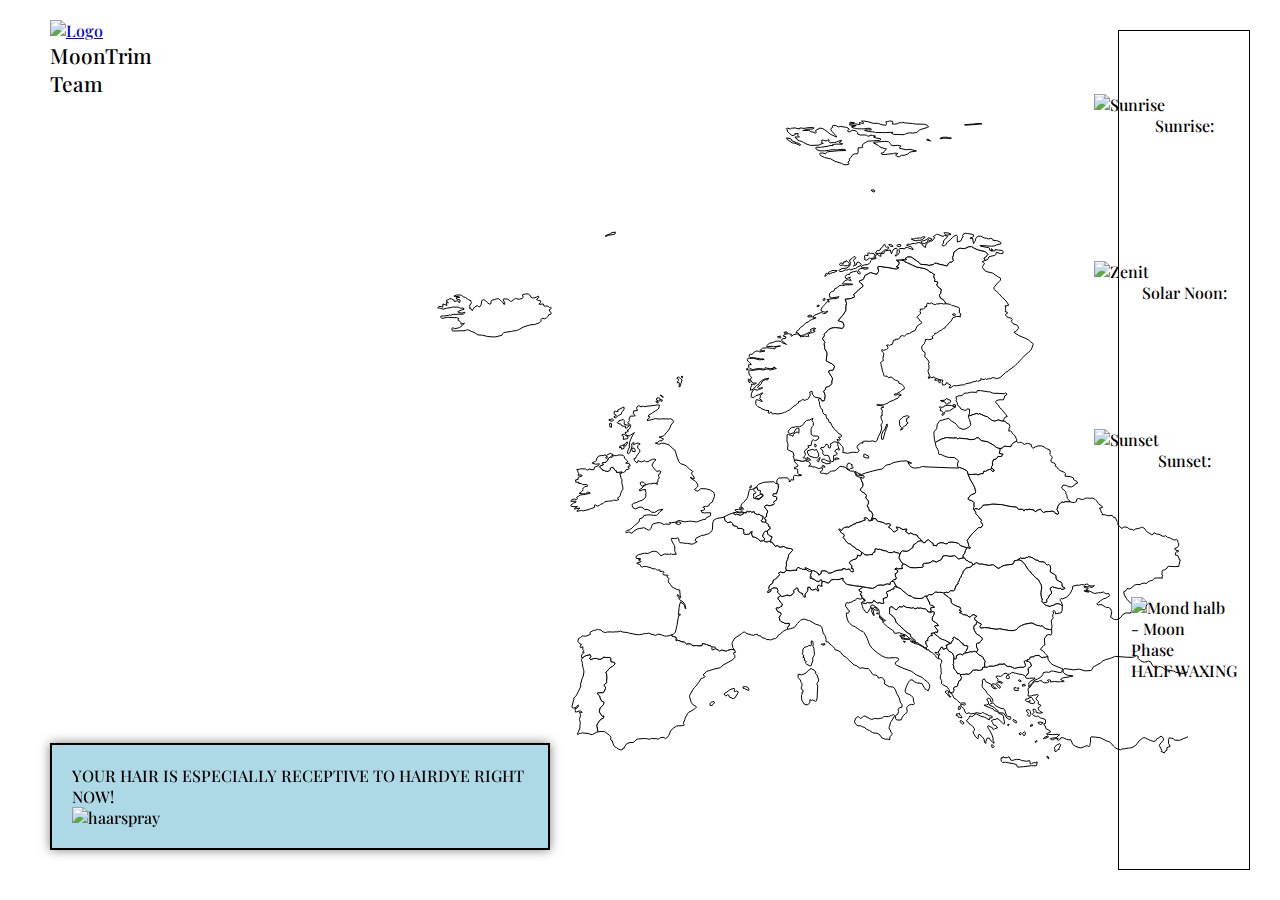
==== commit d00b14f8: "delete img folder" ====
--- a/html/index.html
+++ b/html/index.html
@@ -13,7 +13,7 @@
       <div class="left-container">
         <div class="mainlogo">
           <a href="team.html">
-            <img src="../img/LOGOMoonTrim.png" alt="Logo" onclick="" />
+            <img src="../img/LOGOMoonTrim.png" alt="Logo" />
           </a>
         </div>
         <a href="team.html" class="link_team">
@@ -28,7 +28,7 @@
           </div>
         </div> -->
       </div>
-      
+
       <div class="mid-container">
         <svg id="europemap" class="europemap">
           <!-- SVG path for Switzerland -->
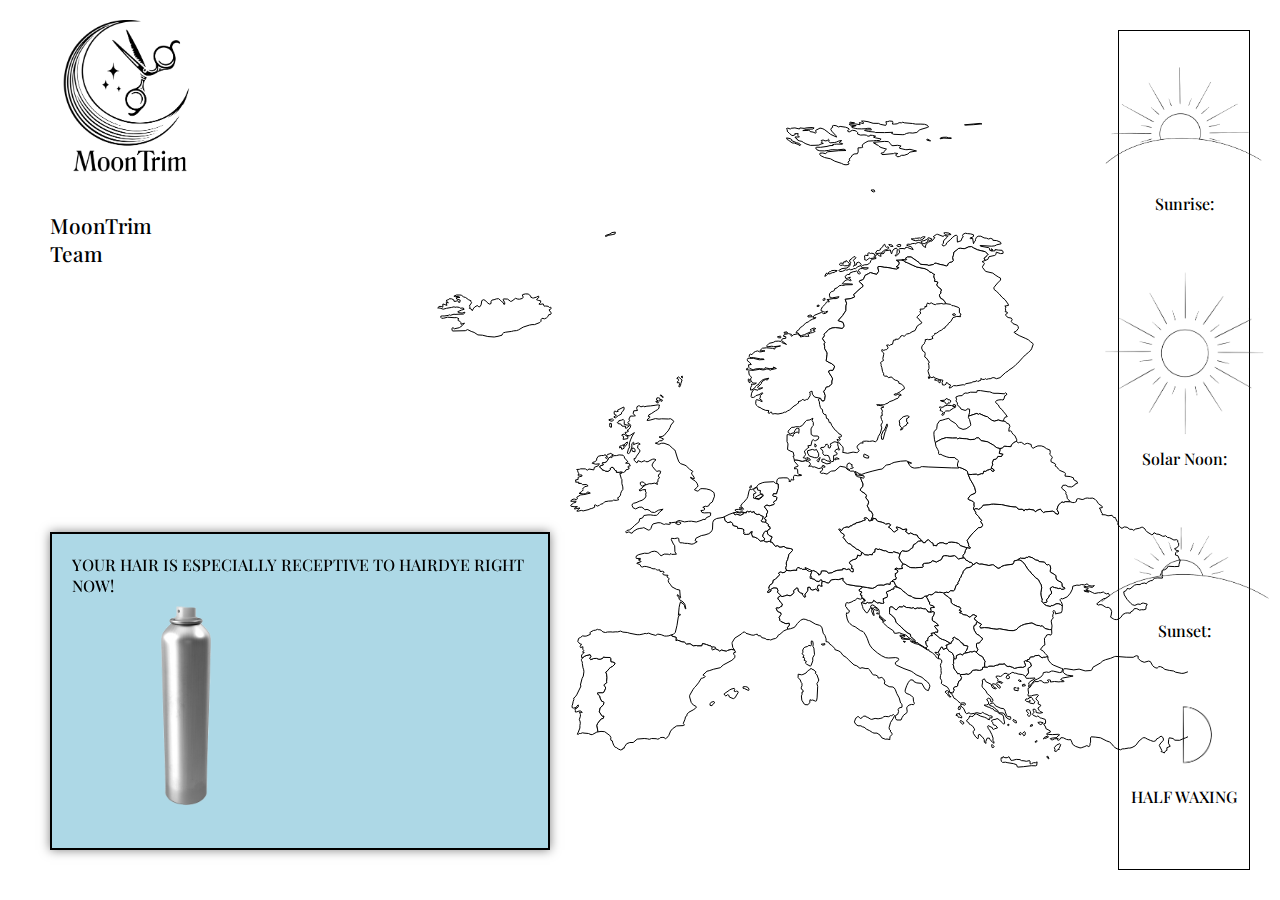
==== commit 3608584a: "wtf" ====
--- a/html/index.html
+++ b/html/index.html
@@ -5,7 +5,7 @@
     <meta name="viewport" content="width=device-width, initial-scale=1.0" />
     <title>MoonTrim</title>
     <link rel="stylesheet" href="../css/style.css" />
-    <link rel="icon" type="image/x-icon" href="../img/LOGOMoonTrim.png">
+    <link rel="icon" type="image/x-icon" href="../img/LOGO MoonTrim white.png.png">
   </head>
 
   <body>
--- a/css/style.css
+++ b/css/style.css
@@ -1,7 +1,7 @@
 /* @import url("https://fonts.googleapis.com/css2?family=Playfair+Display:ital,wght@0,400..900;1,400..900&display=swap"); */
 @import url("https://fonts.googleapis.com/css2?family=Playfair+Display:ital,wght@0,400..900;1,400..900&family=Poppins:ital,wght@0,100;0,200;0,300;0,400;0,500;0,600;0,700;0,800;0,900;1,100;1,200;1,300;1,400;1,500;1,600;1,700;1,800;1,900&display=swap");
 
-* {
+ * {
   margin: 0;
   padding: 0;
   box-sizing: border-box;
@@ -150,7 +150,7 @@
 
 /* Style for hover effect */
 path:hover {
-  fill: rgb(228, 10, 10); /* Change fill color on hover */
+  fill: #ffffff; /* Change fill color on hover */
   cursor: pointer; /* Change cursor to pointer on hover */
 }
 
@@ -303,4 +303,7 @@
   #moonPhaseImg {
     width: 60px;
   }
-}
+  .team-member {
+    margin: 10px;
+  }
+}
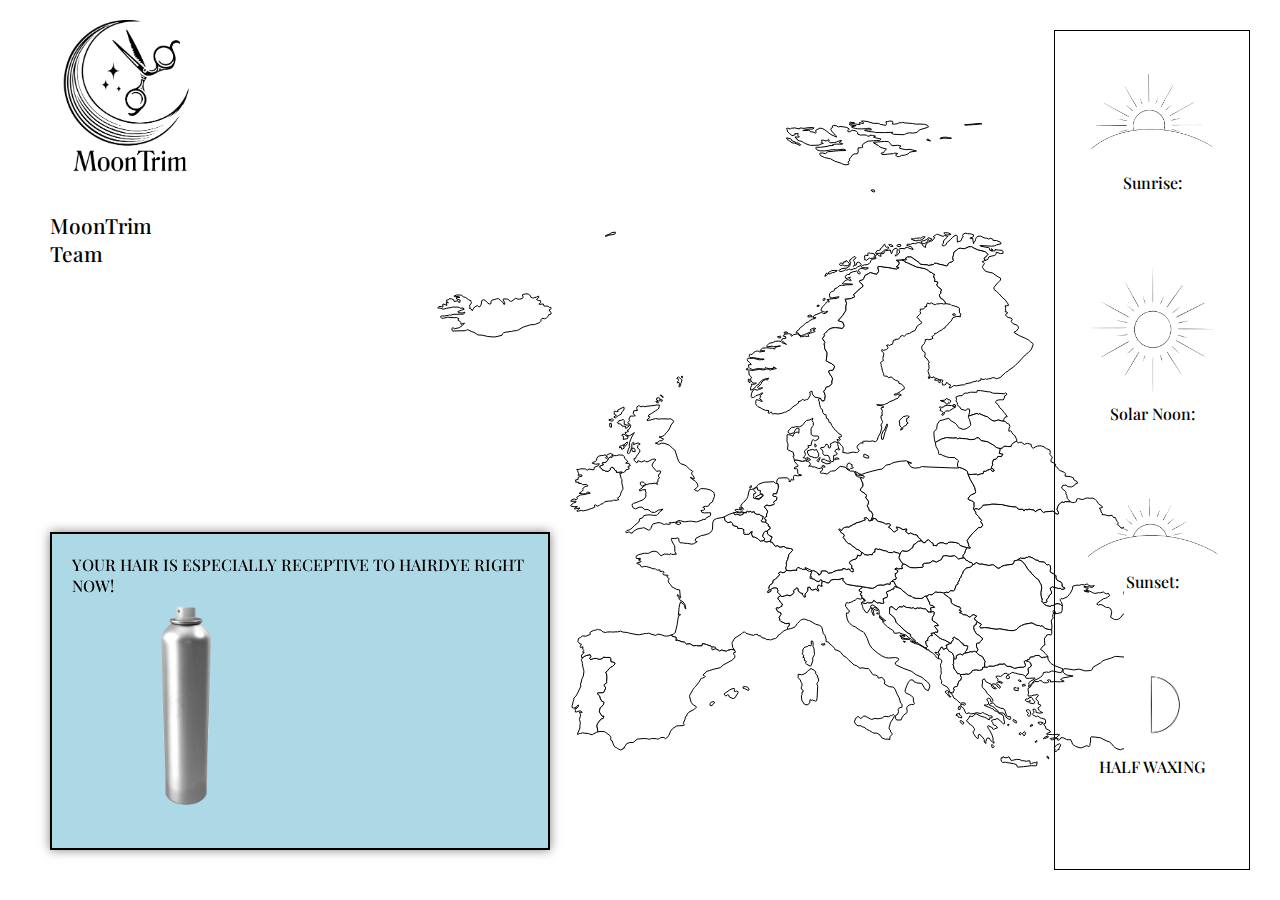
==== commit fd0f2884: "crüsch macht faxen" ====
--- a/html/index.html
+++ b/html/index.html
@@ -5,7 +5,7 @@
     <meta name="viewport" content="width=device-width, initial-scale=1.0" />
     <title>MoonTrim</title>
     <link rel="stylesheet" href="../css/style.css" />
-    <link rel="icon" type="image/x-icon" href="../img/LOGO MoonTrim white.png.png">
+    <link rel="icon" type="image/x-icon" href="../img/LOGO MoonTrim white.png">
   </head>
 
   <body>
--- a/css/style.css
+++ b/css/style.css
@@ -50,7 +50,7 @@
 
 .mid-container {
   height: 100%;
-  width: 70%;
+  width: 65%;
   display: flex;
   flex-direction: column;
   align-items: center;
@@ -60,7 +60,7 @@
 
 .right-container {
   height: 100%;
-  width: 15%;
+  width: 20%;
   display: flex;
   flex-direction: column;
   align-items: center;
@@ -123,7 +123,7 @@
 }
 
 .right-container img {
-  width: 180px;
+  width: 140px;
   height: auto;
 }
 
@@ -191,6 +191,7 @@
   height: 150px;
   border-radius: 50%;
   object-fit: cover;
+  paddin
 }
 .team-member p {
   margin-top: 10px;
@@ -303,7 +304,4 @@
   #moonPhaseImg {
     width: 60px;
   }
-  .team-member {
-    margin: 10px;
-  }
-}
+}
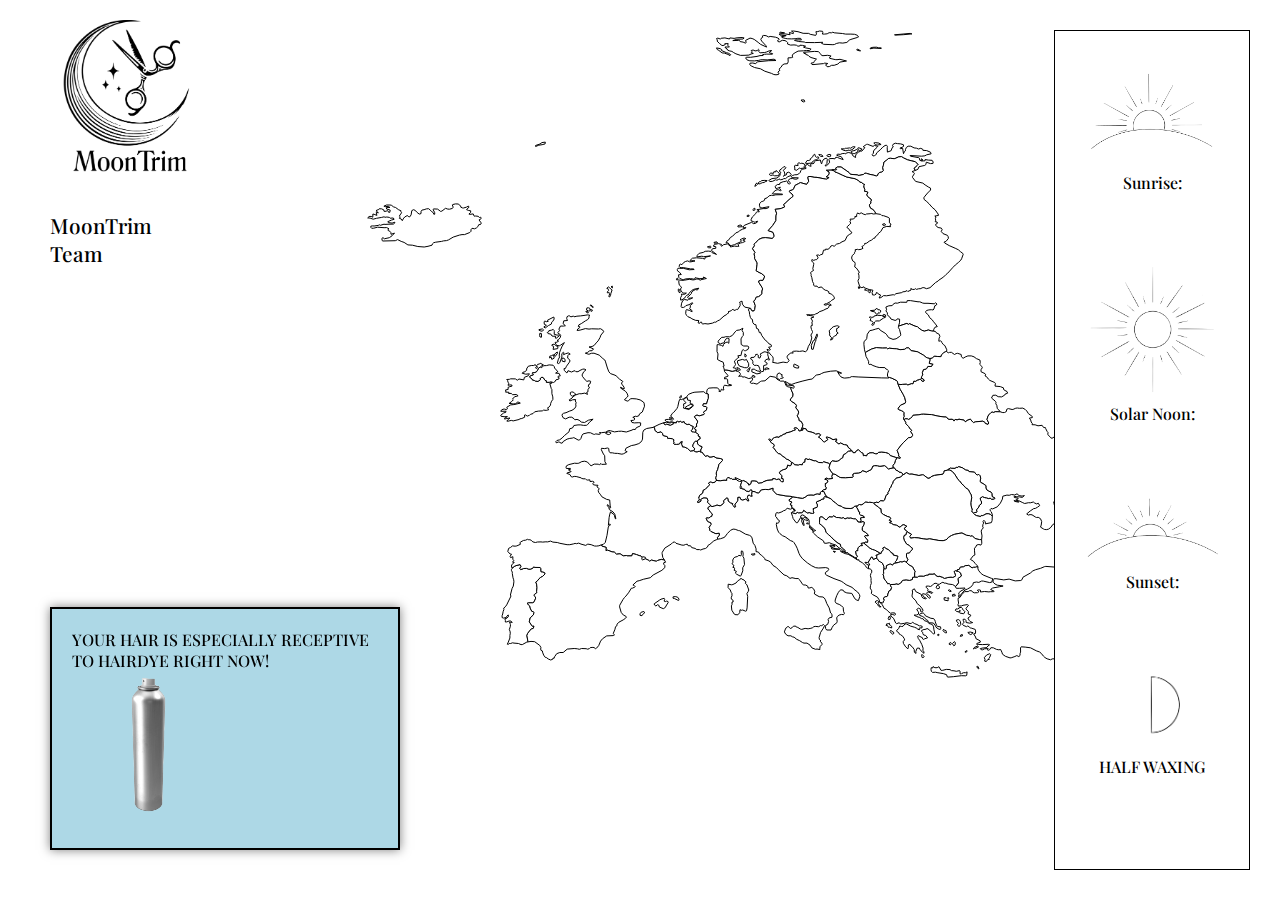
==== commit 32eb5eb2: "crüsch" ====
--- a/html/index.html
+++ b/html/index.html
@@ -5,7 +5,7 @@
     <meta name="viewport" content="width=device-width, initial-scale=1.0" />
     <title>MoonTrim</title>
     <link rel="stylesheet" href="../css/style.css" />
-    <link rel="icon" type="image/x-icon" href="../img/LOGO MoonTrim white.png">
+    <link rel="icon" type="image/x-icon" href="../img/LOGOMoonTrim.png" />
   </head>
 
   <body>
--- a/css/style.css
+++ b/css/style.css
@@ -117,7 +117,7 @@
 }
 
 .europemap {
-  margin: 120px 0px 0px 200px;
+  margin: 30px 0px 0px 60px;
   width: 100%;
   height: 100%;
 }
@@ -156,7 +156,7 @@
 
 /*Popup*/
 #popup {
-  width: 500px;
+  width: 350px;
   display: none;
   position: fixed;
   bottom: 50px;
@@ -191,7 +191,7 @@
   height: 150px;
   border-radius: 50%;
   object-fit: cover;
-  paddin
+
 }
 .team-member p {
   margin-top: 10px;
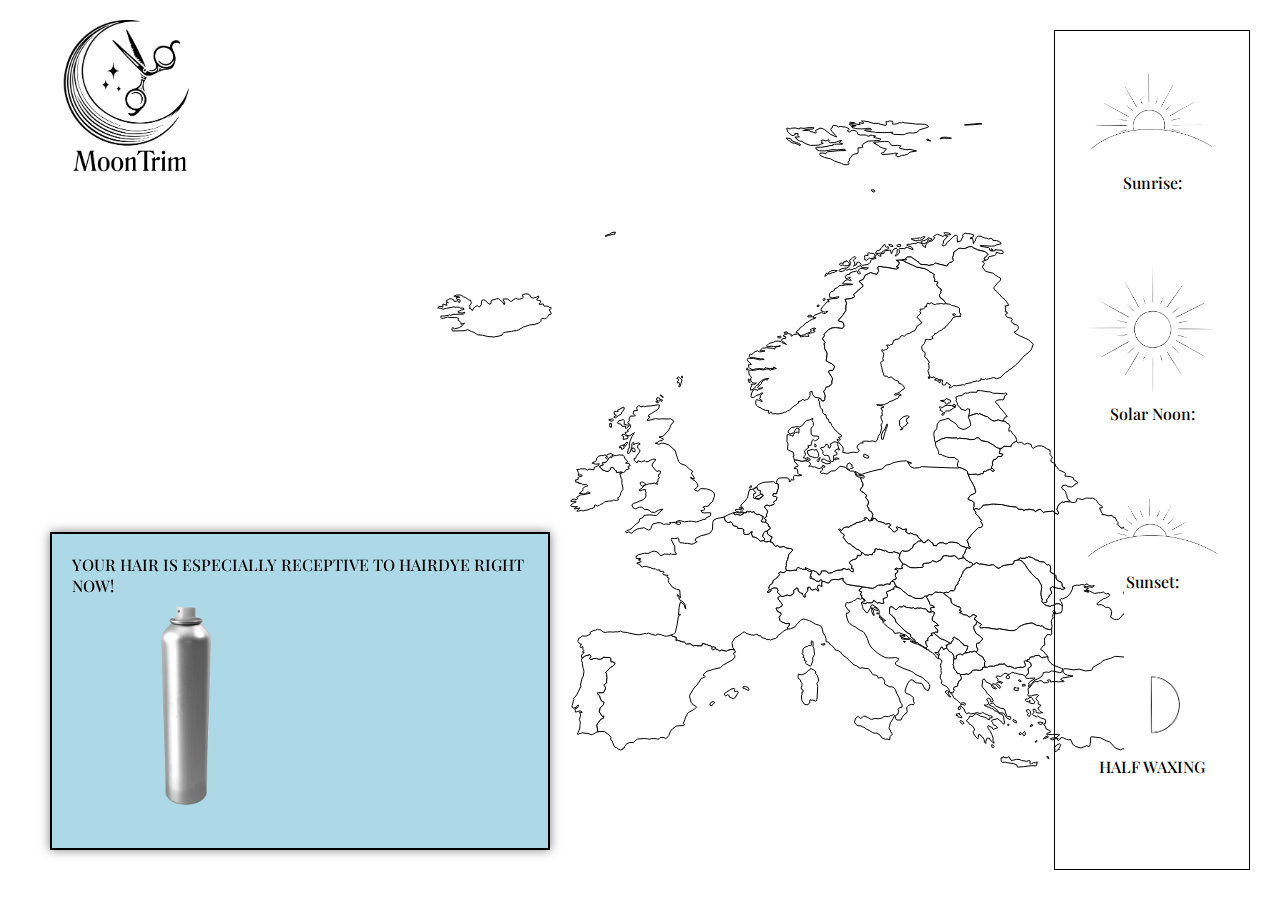
==== commit 252279bf: "logo und teamseite" ====
--- a/html/index.html
+++ b/html/index.html
@@ -5,7 +5,7 @@
     <meta name="viewport" content="width=device-width, initial-scale=1.0" />
     <title>MoonTrim</title>
     <link rel="stylesheet" href="../css/style.css" />
-    <link rel="icon" type="image/x-icon" href="../img/LOGOMoonTrim.png" />
+    <link rel="icon" type="image/x-icon" href="../img/LOGO MoonTrim white.png">
   </head>
 
   <body>
@@ -17,7 +17,6 @@
           </a>
         </div>
         <a href="team.html" class="link_team">
-          MoonTrim Team
         </a>
         <!-- <div class="slider-container">
           <input type="range" min="1" max="3" value="1" id="slider" />
--- a/css/style.css
+++ b/css/style.css
@@ -117,7 +117,7 @@
 }
 
 .europemap {
-  margin: 30px 0px 0px 60px;
+  margin: 120px 0px 0px 200px;
   width: 100%;
   height: 100%;
 }
@@ -156,7 +156,7 @@
 
 /*Popup*/
 #popup {
-  width: 350px;
+  width: 500px;
   display: none;
   position: fixed;
   bottom: 50px;
@@ -191,7 +191,8 @@
   height: 150px;
   border-radius: 50%;
   object-fit: cover;
-
+  margin-left: 20px;
+  margin-right: 20px;
 }
 .team-member p {
   margin-top: 10px;
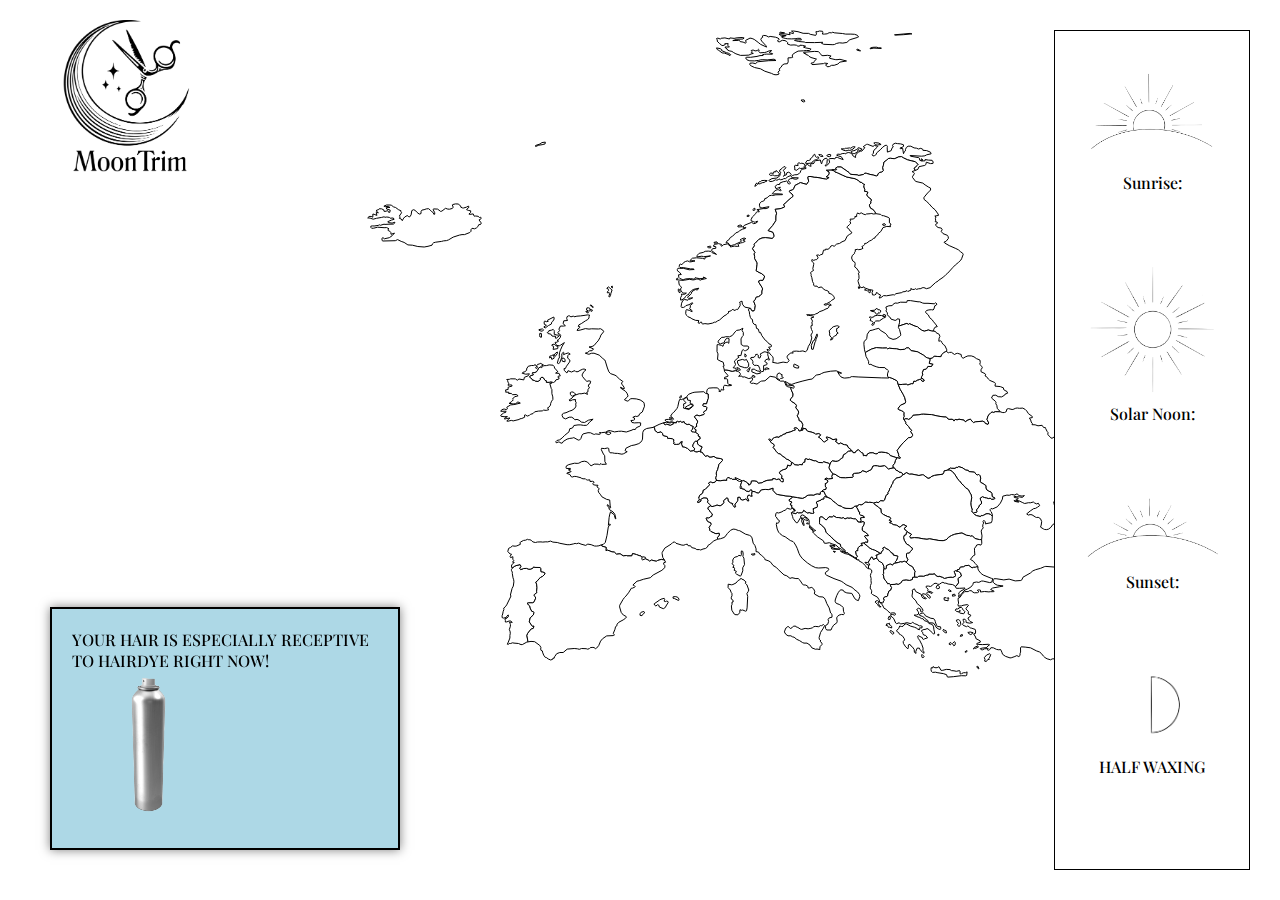
==== commit b1eec11a: "pk" ====
--- a/html/index.html
+++ b/html/index.html
@@ -5,7 +5,7 @@
     <meta name="viewport" content="width=device-width, initial-scale=1.0" />
     <title>MoonTrim</title>
     <link rel="stylesheet" href="../css/style.css" />
-    <link rel="icon" type="image/x-icon" href="../img/LOGO MoonTrim white.png">
+    <link rel="icon" type="image/x-icon" href="../img/LOGOMoonTrim.png" />
   </head>
 
   <body>
--- a/css/style.css
+++ b/css/style.css
@@ -117,7 +117,7 @@
 }
 
 .europemap {
-  margin: 120px 0px 0px 200px;
+  margin: 30px 0px 0px 60px;
   width: 100%;
   height: 100%;
 }
@@ -156,7 +156,7 @@
 
 /*Popup*/
 #popup {
-  width: 500px;
+  width: 350px;
   display: none;
   position: fixed;
   bottom: 50px;
@@ -193,6 +193,7 @@
   object-fit: cover;
   margin-left: 20px;
   margin-right: 20px;
+
 }
 .team-member p {
   margin-top: 10px;
